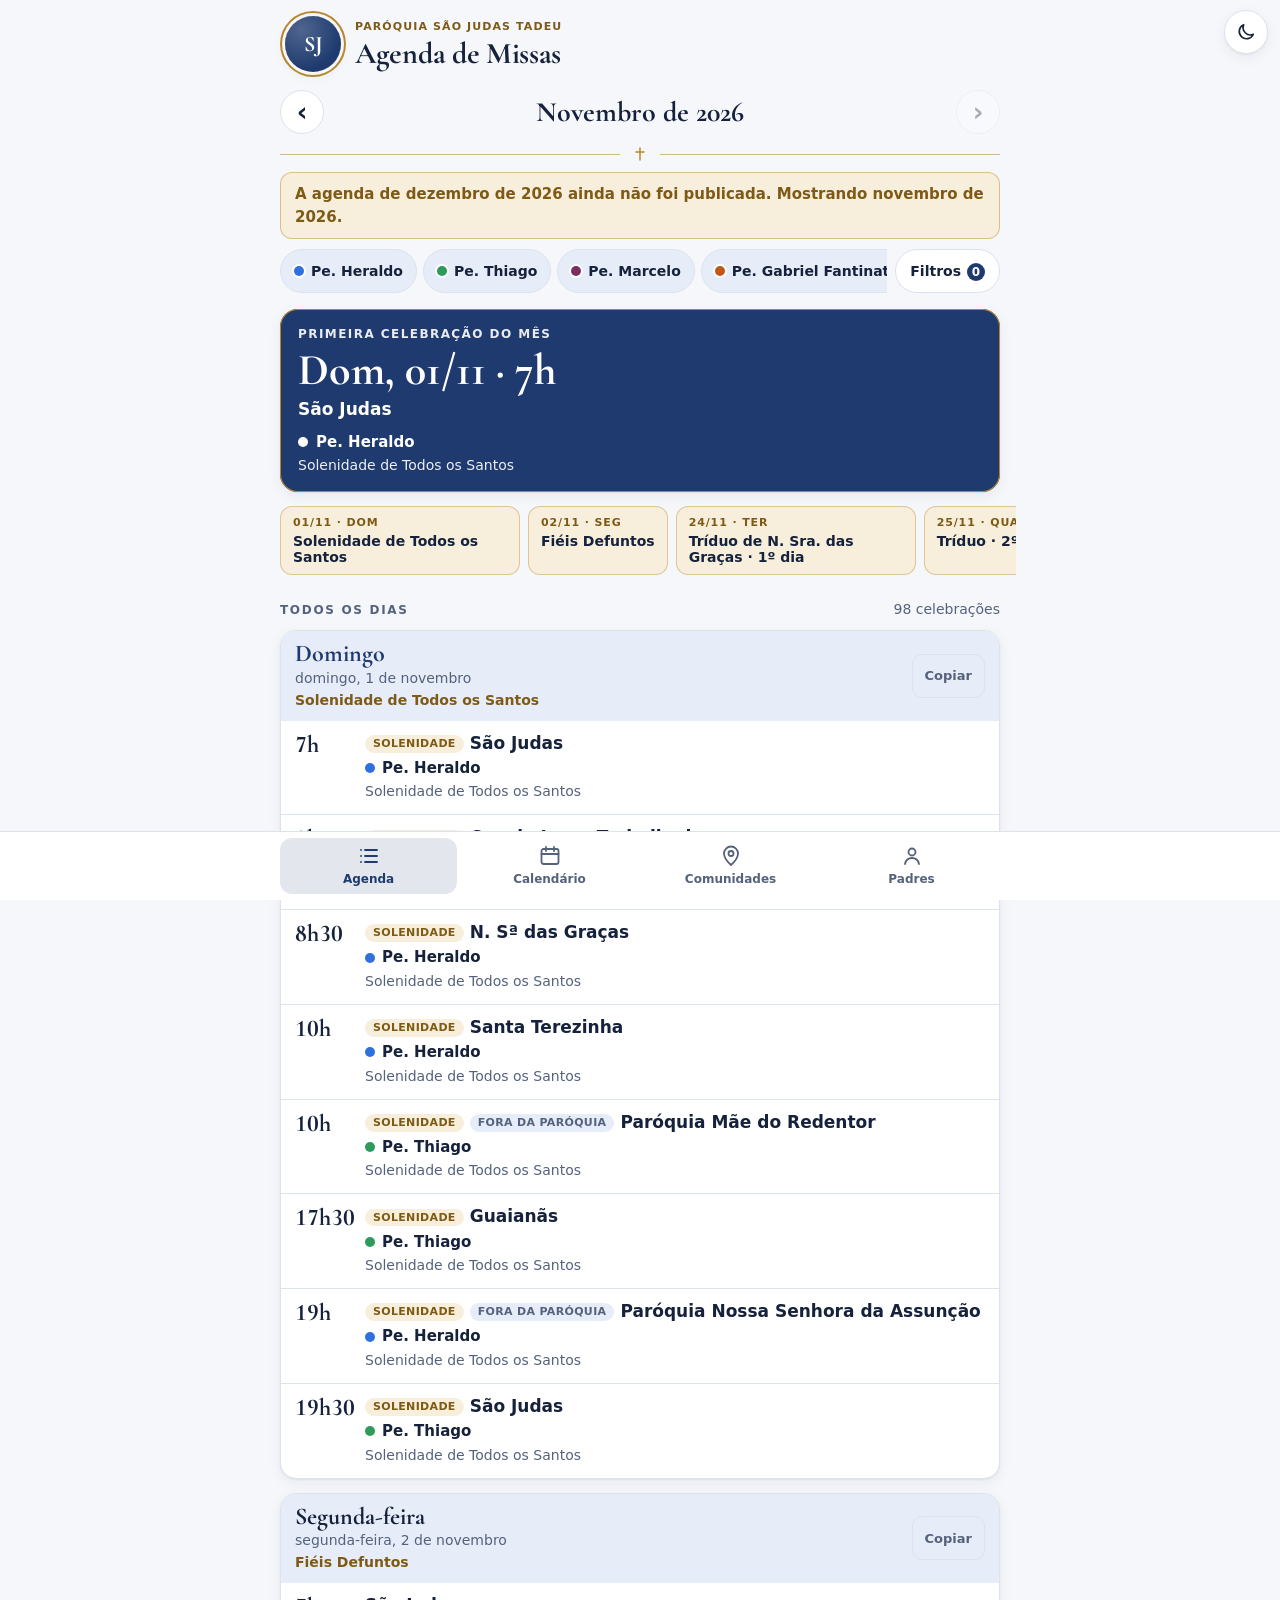
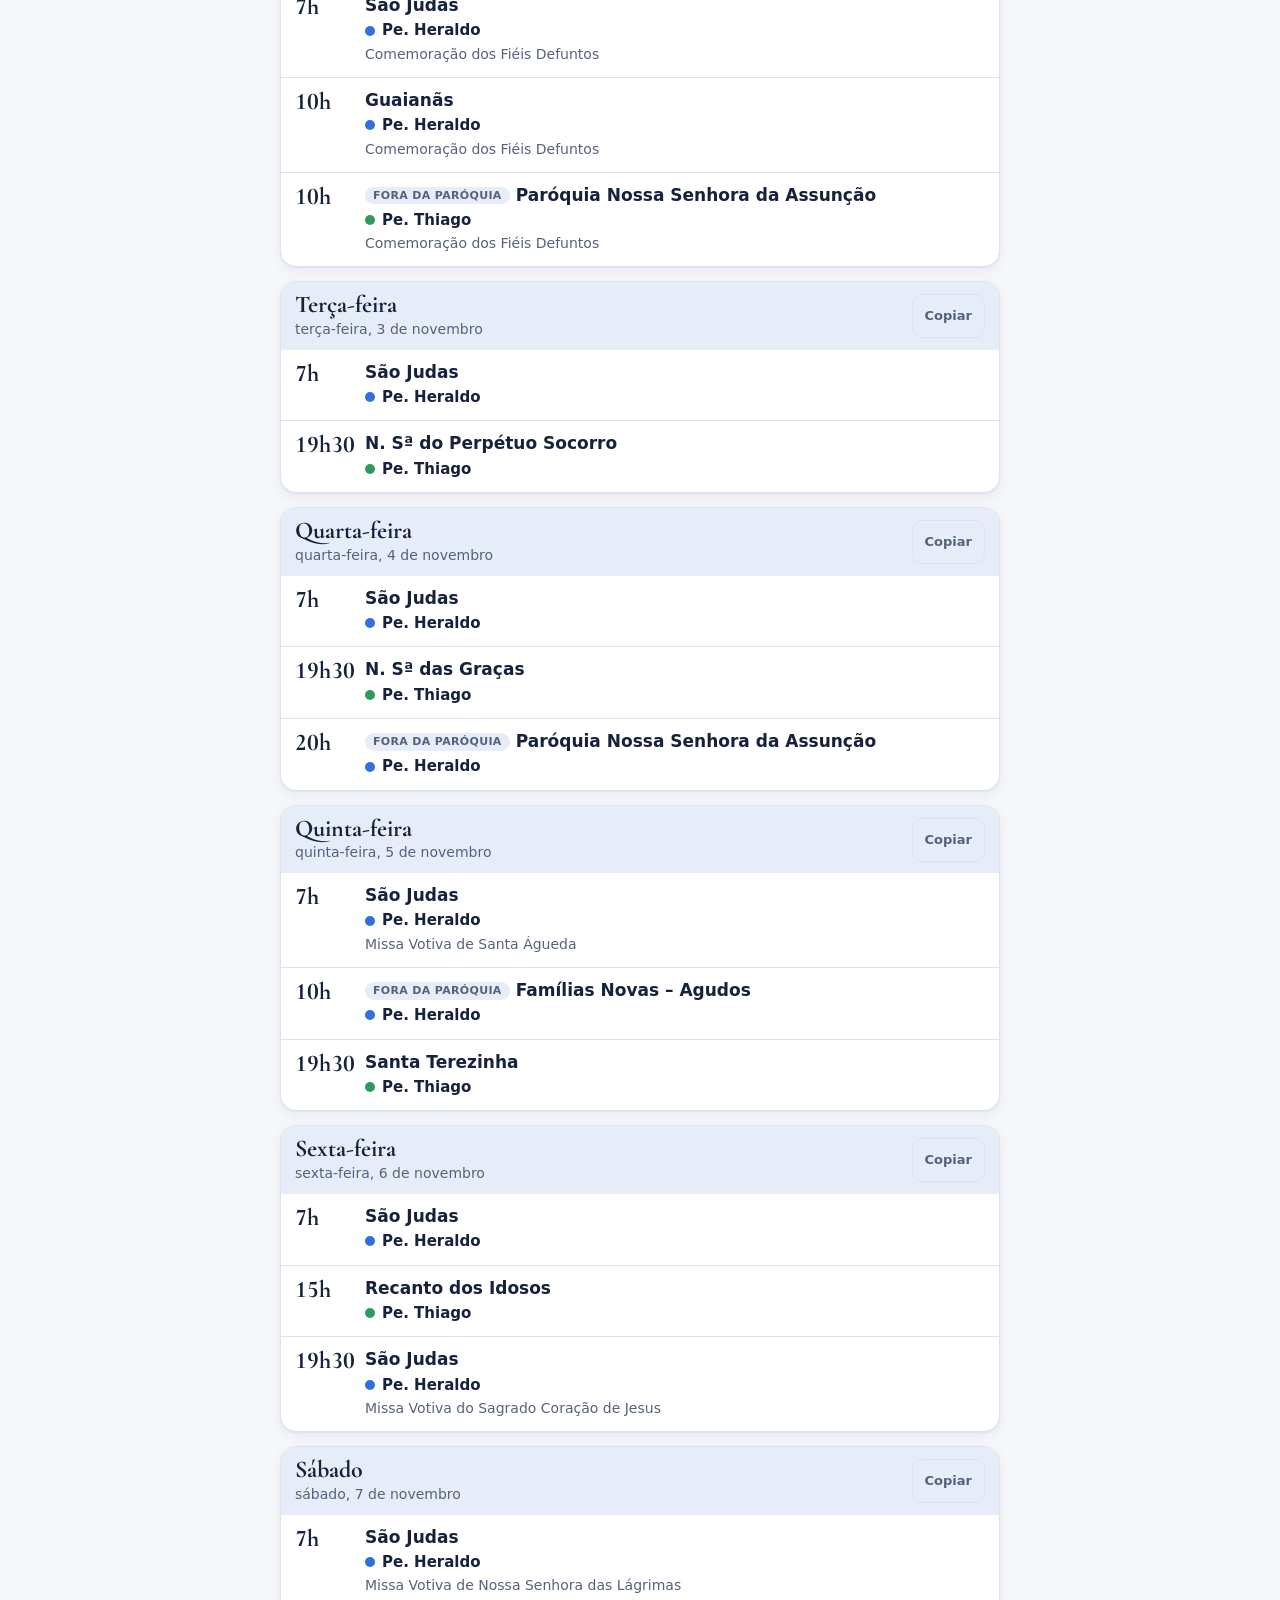
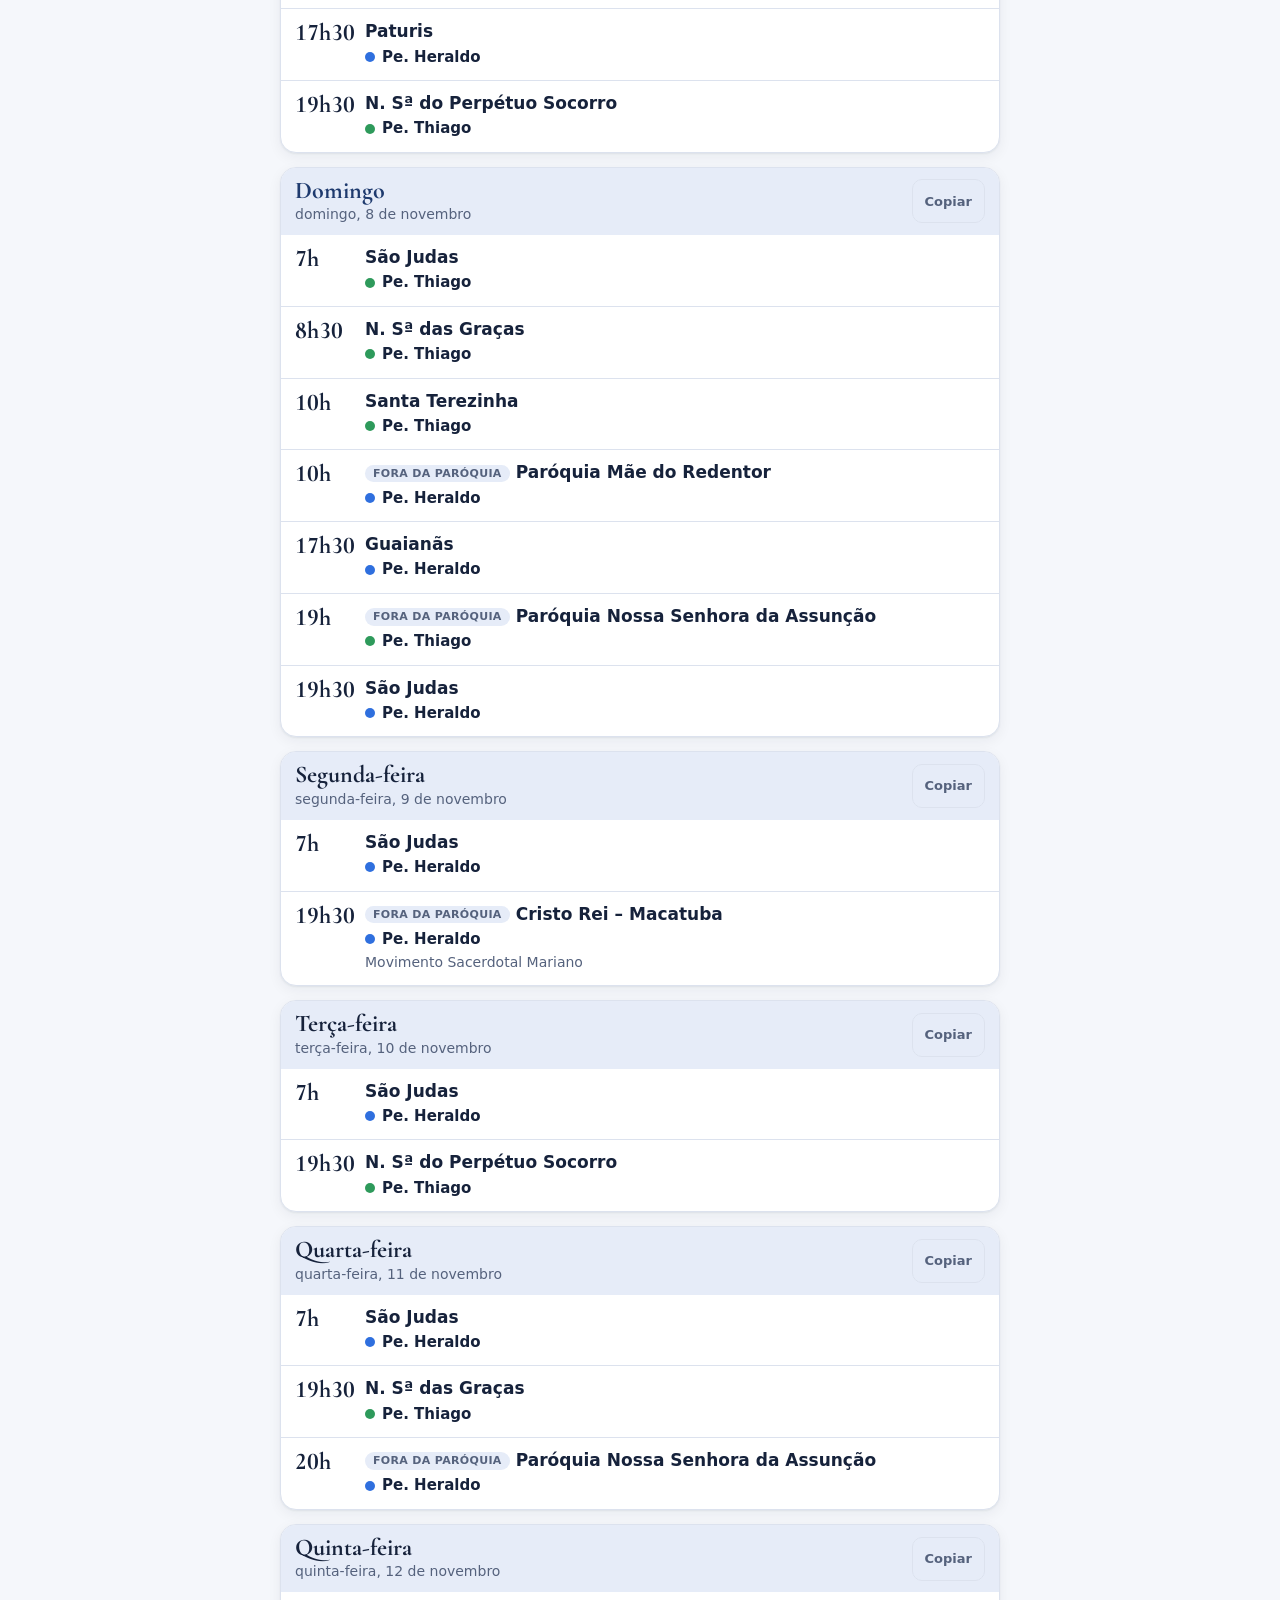
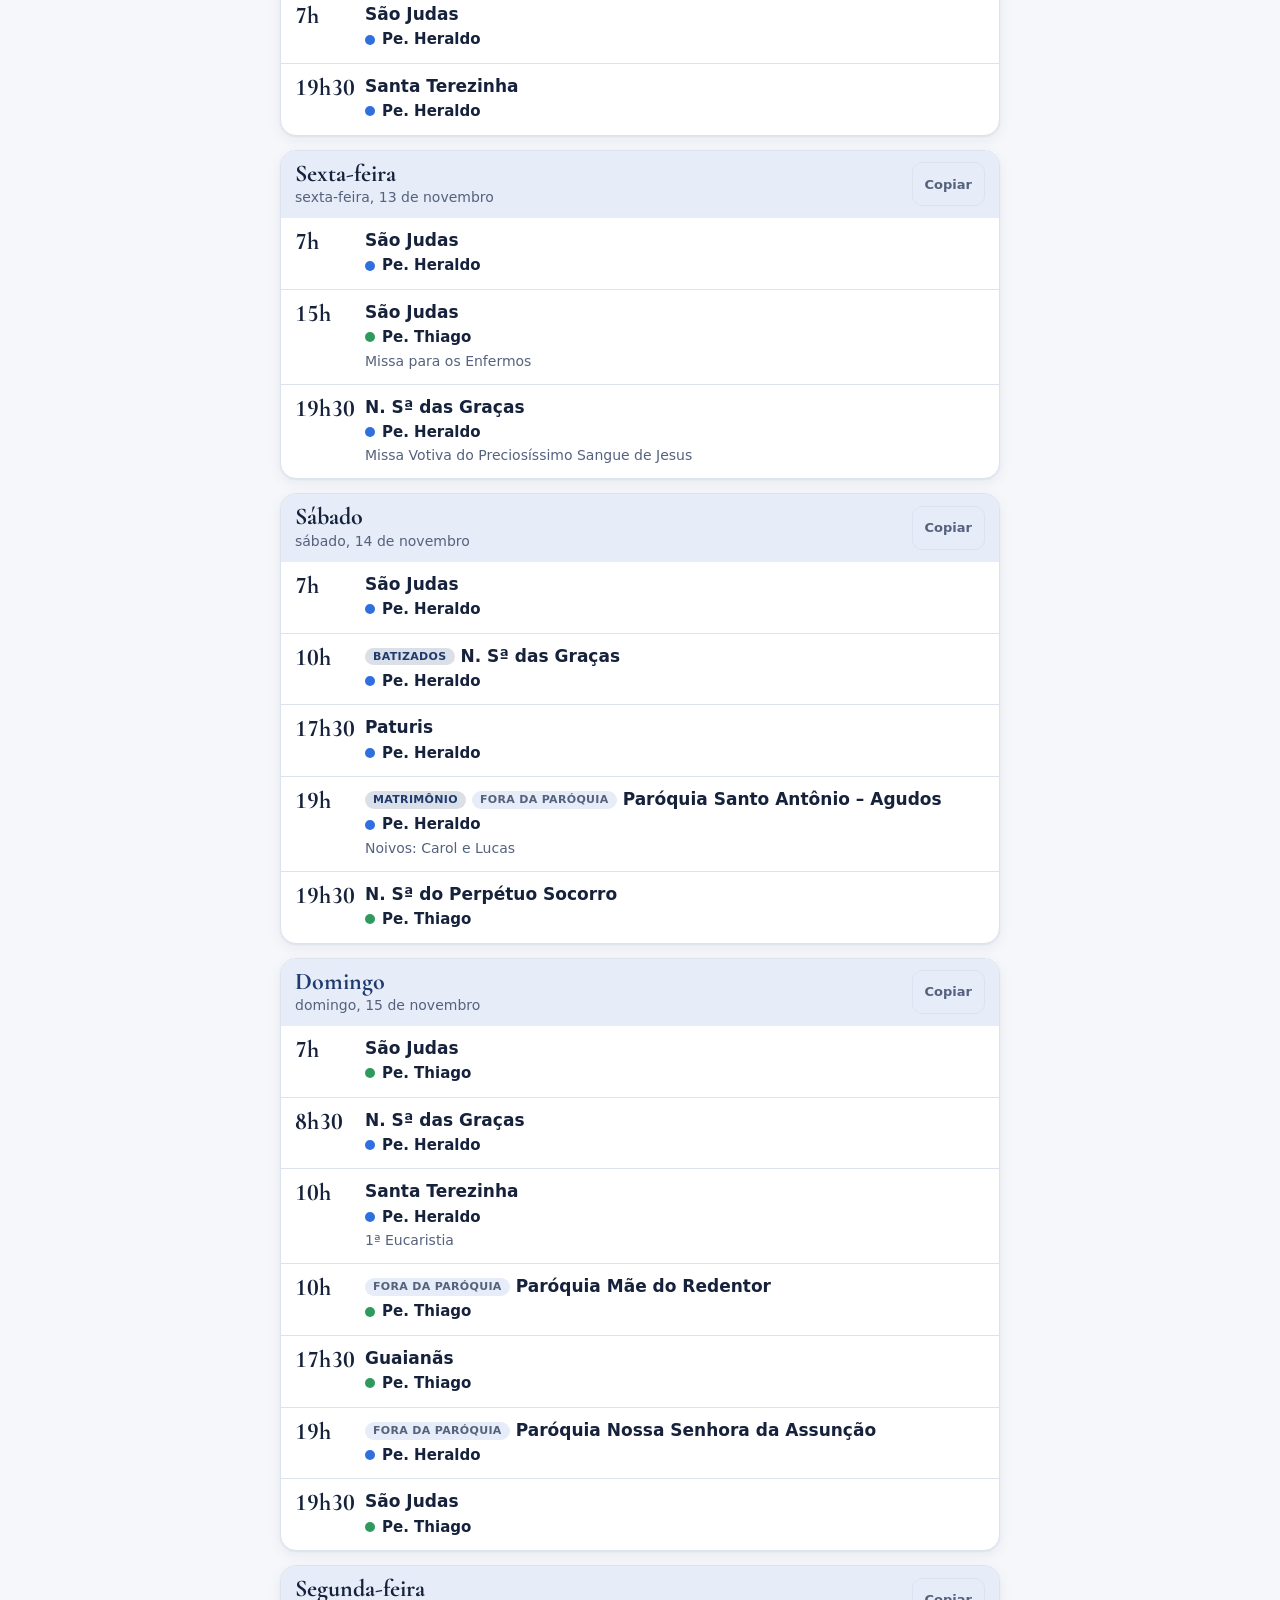
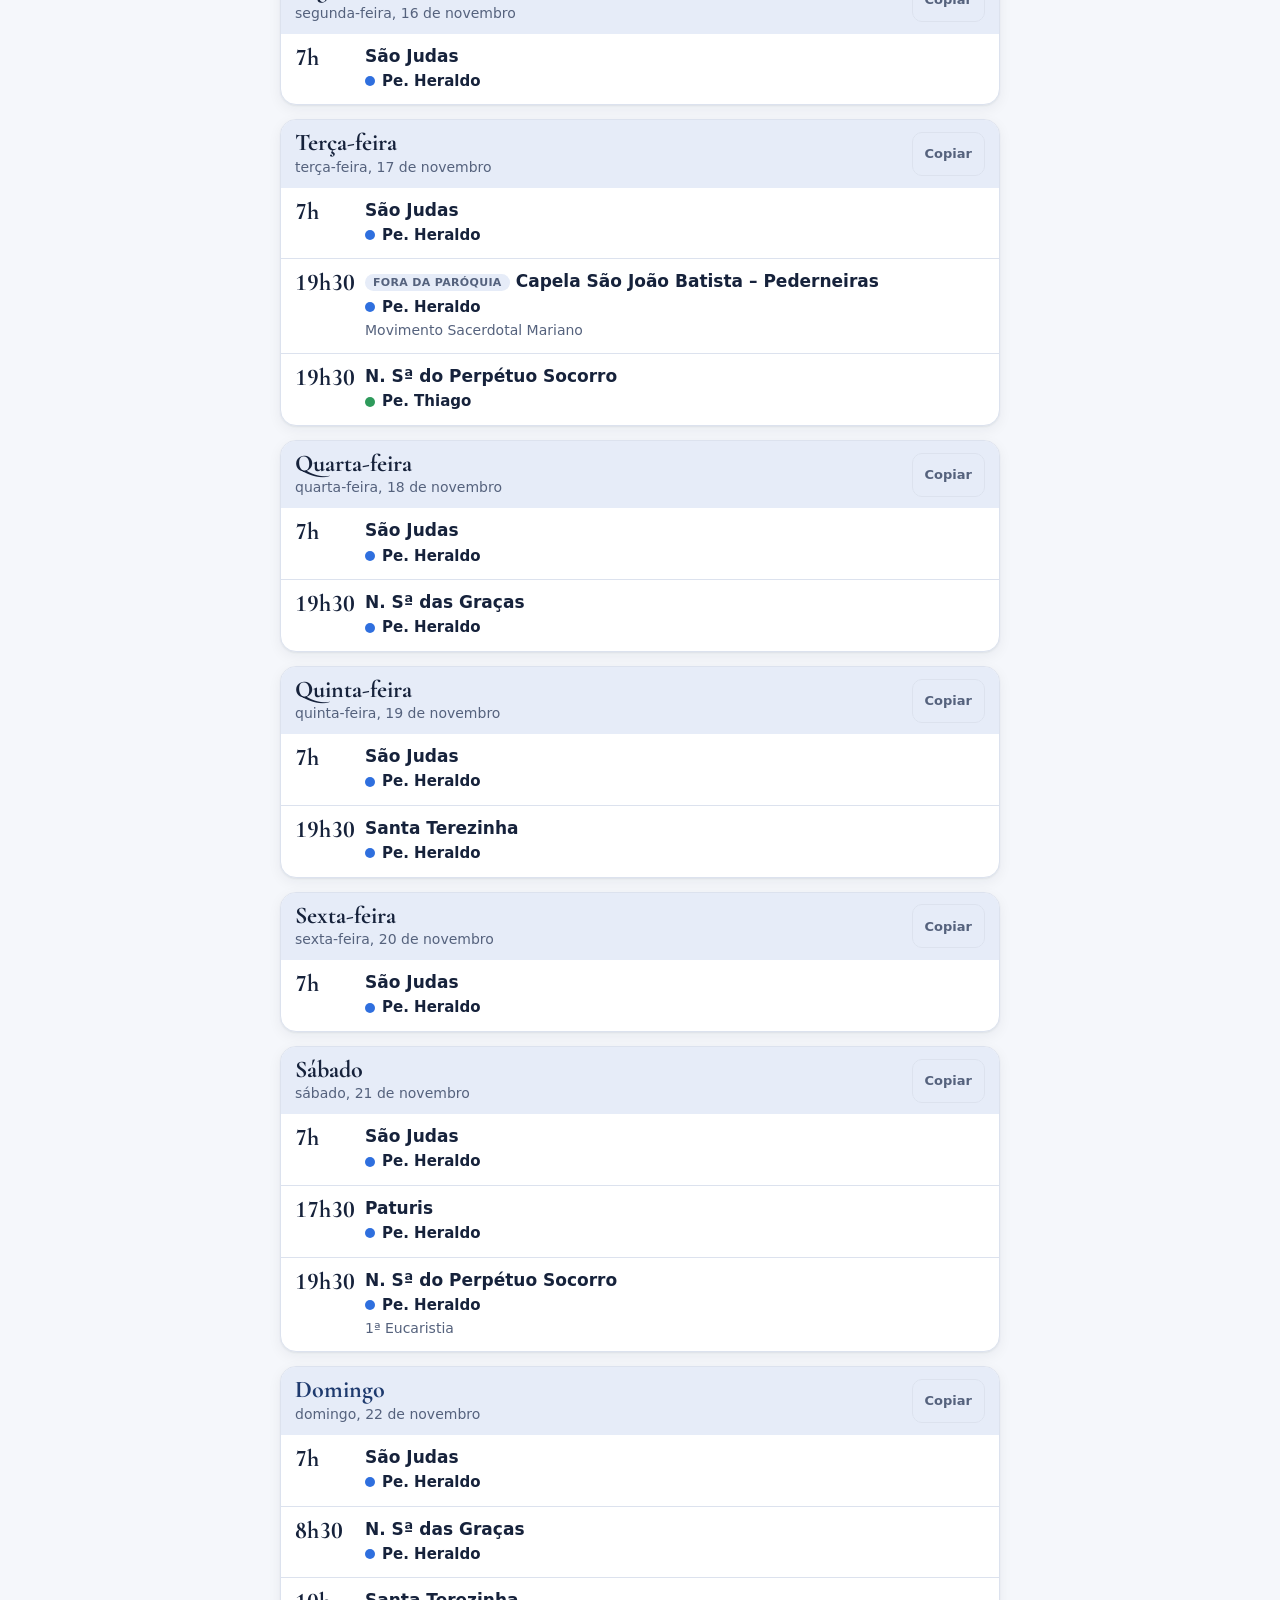
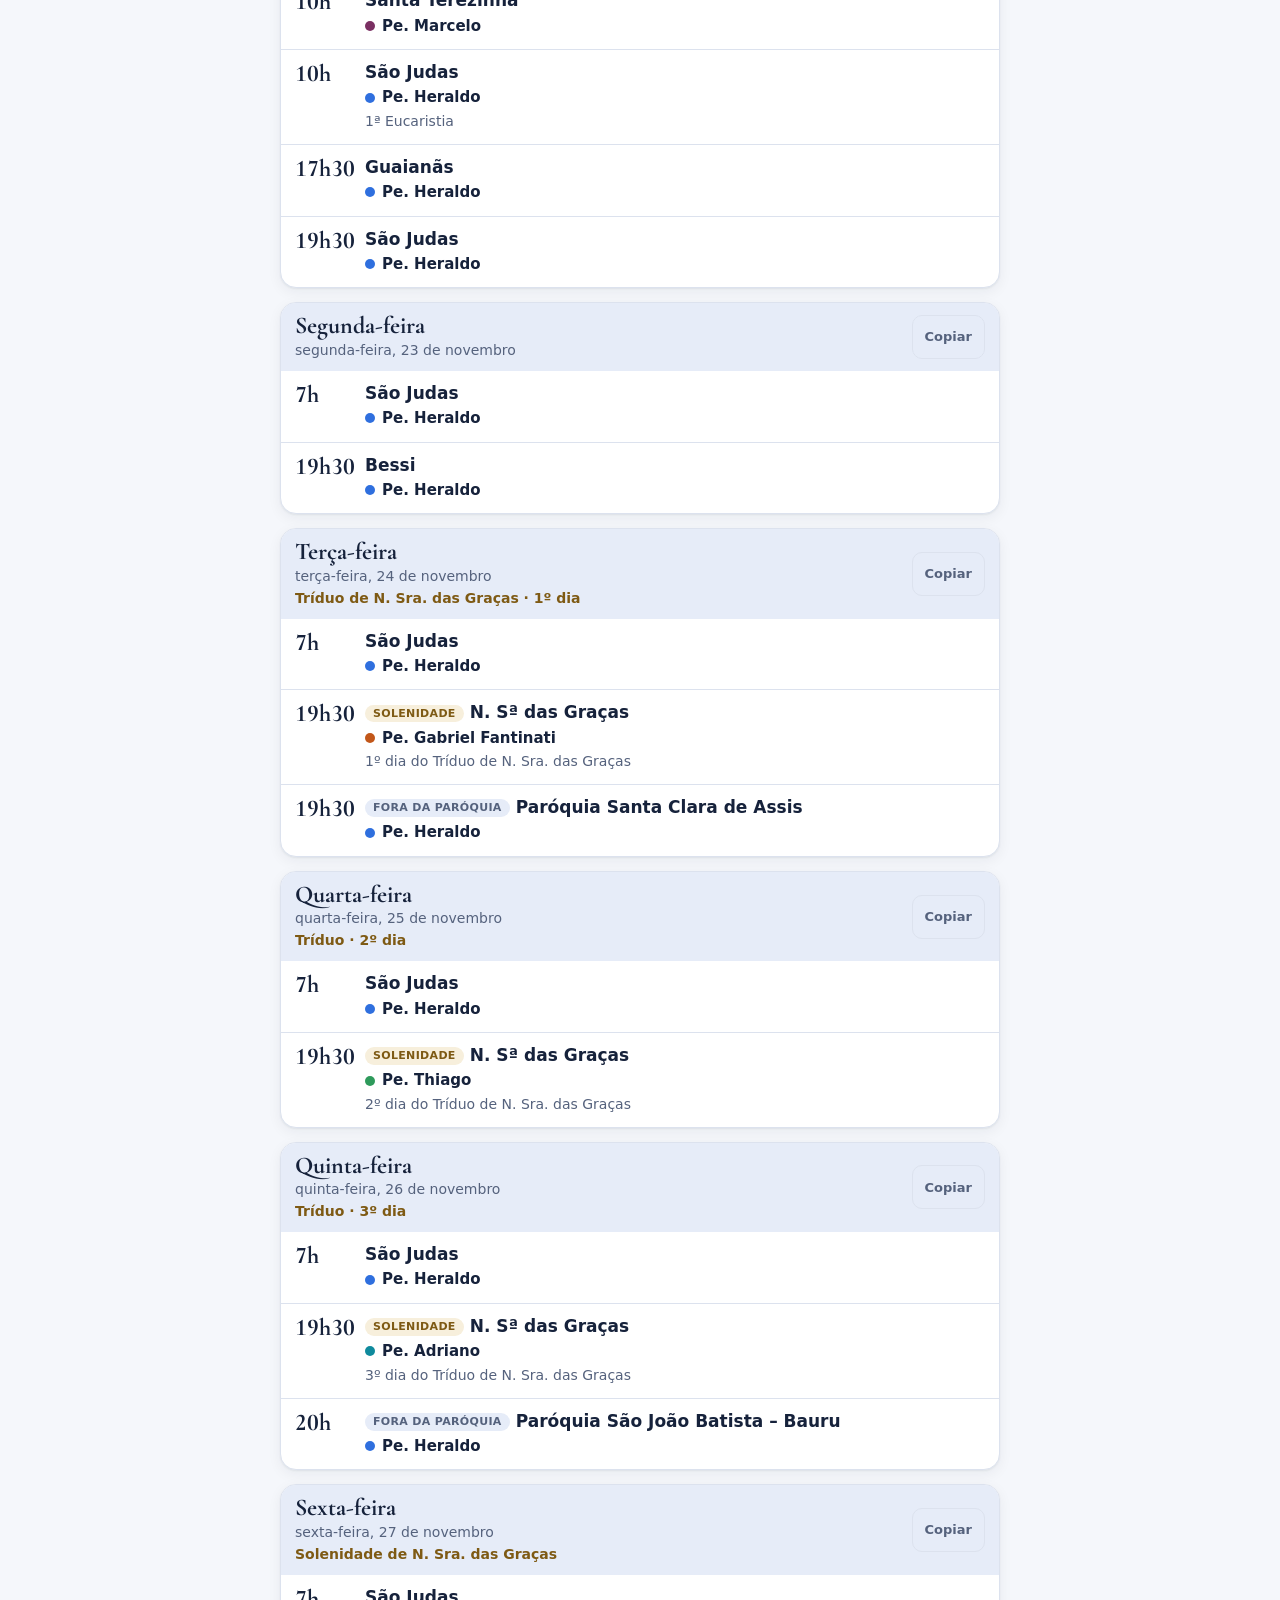
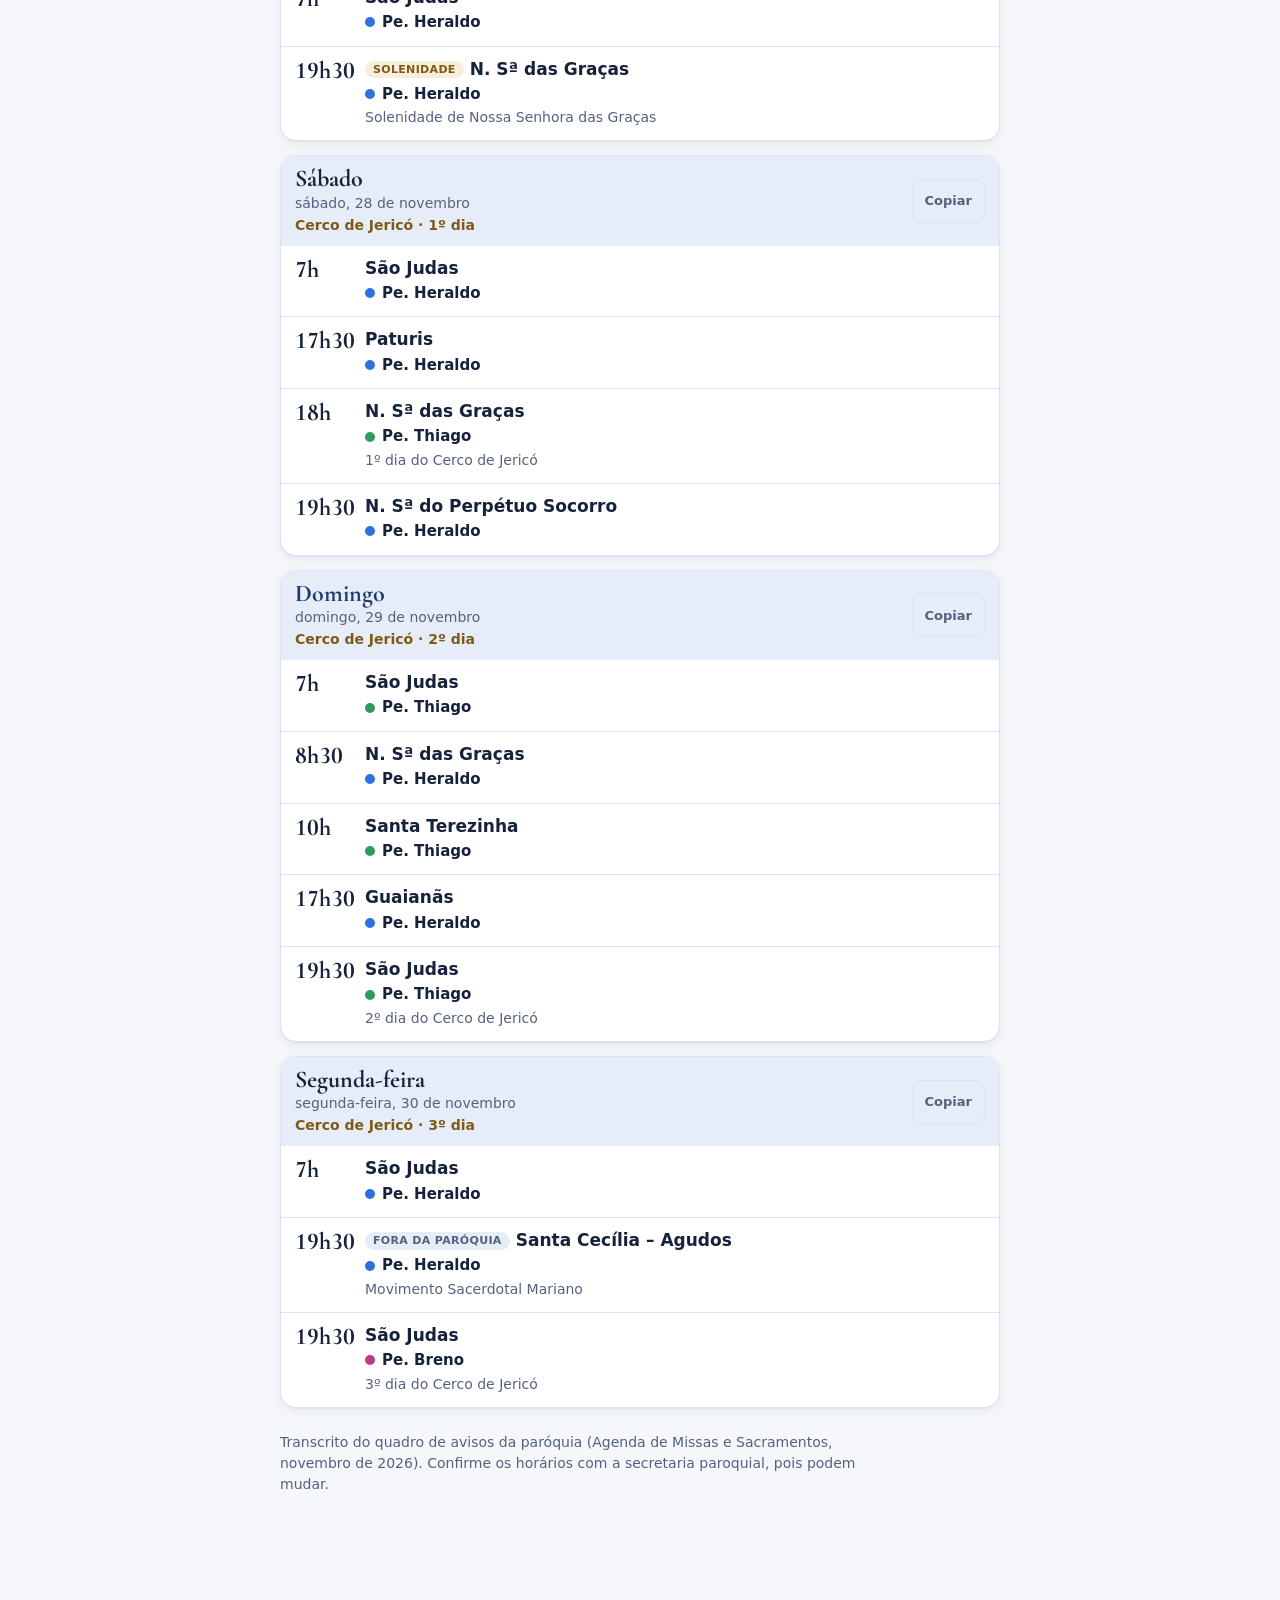
==== index.html @ 73bec1ca "Agenda de Missas da Paróquia São Judas Tadeu" ====
<!doctype html>
<html lang="pt-BR" data-theme="light">
<head>
<meta charset="utf-8">
<meta name="viewport" content="width=device-width,initial-scale=1,viewport-fit=cover">
<title>Agenda de Missas · Paróquia São Judas Tadeu</title>
<meta name="description" content="Agenda mensal de missas e sacramentos da Paróquia São Judas Tadeu.">
<meta name="theme-color" content="#1e3a6e">
<link rel="icon" href="data:image/svg+xml,%3Csvg xmlns='http://www.w3.org/2000/svg' viewBox='0 0 64 64'%3E%3Ccircle cx='32' cy='32' r='29' fill='%231e3a6e' stroke='%23b8862b' stroke-width='4'/%3E%3Cpath d='M32 14v36M21 25h22' stroke='%23fff' stroke-width='5' stroke-linecap='round'/%3E%3C/svg%3E">
<script>
/* aplica o tema antes de pintar (claro é o padrão) */
try{document.documentElement.setAttribute("data-theme",localStorage.getItem("missas-tema")==="dark"?"dark":"light")}catch(e){}
</script>
<link rel="preconnect" href="https://fonts.googleapis.com">
<link rel="preconnect" href="https://fonts.gstatic.com" crossorigin>
<link href="https://fonts.googleapis.com/css2?family=Cormorant+Garamond:ital,wght@0,600;0,700;1,500&display=swap" rel="stylesheet">
<link rel="stylesheet" href="style.css">
</head>
<body>
<button class="themebtn" id="theme" type="button" aria-label="Alternar tema claro/escuro">
  <svg viewBox="0 0 24 24" aria-hidden="true"><path class="sun" d="M12 3v2M12 19v2M3 12h2M19 12h2M5.6 5.6 7 7M17 17l1.4 1.4M5.6 18.4 7 17M17 7l1.4-1.4"/><circle class="sun" cx="12" cy="12" r="4"/><path class="moon" d="M20 14.5A8 8 0 0 1 9.5 4 8 8 0 1 0 20 14.5z"/></svg>
</button>

<div class="wrap" id="wrap">
  <header class="top">
    <span class="medallion" aria-hidden="true">SJ</span>
    <div>
      <div class="parish">Paróquia São Judas Tadeu</div>
      <h1>Agenda de Missas</h1>
    </div>
  </header>

  <div class="monthnav" id="monthnav">
    <button class="iconbtn" id="mprev" type="button" aria-label="Mês anterior">‹</button>
    <div class="mlabel" id="mlabel" aria-live="polite">Carregando…</div>
    <button class="iconbtn" id="mnext" type="button" aria-label="Próximo mês">›</button>
  </div>
  <div class="cross-rule" aria-hidden="true"><svg viewBox="0 0 24 24" width="16" height="16"><path d="M12 3v18M6 9h12" stroke="currentColor" stroke-width="2.2" stroke-linecap="round" fill="none"/></svg></div>
  <div class="aviso" id="aviso" role="status" hidden></div>

  <div class="fbar" id="fbar">
    <div class="scroll" id="fPad" aria-label="Filtrar por padre"></div>
    <button class="iconbtn fbtn" id="ftoggle" type="button" aria-expanded="false" aria-controls="panel">Filtros<span class="n" id="fcount" hidden></span></button>
  </div>
  <div class="panel" id="panel">
    <div><h3>Buscar</h3><input class="field" id="q" type="search" placeholder="Comunidade, padre ou observação" autocomplete="off"></div>
    <div><h3>Comunidade</h3><select class="field" id="fLoc"></select></div>
    <div><h3>Horário</h3><div class="chips" id="fPer"></div></div>
    <div><h3>Celebração</h3><div class="chips" id="fTipo"></div></div>
    <div><h3>Dias especiais</h3><div class="chips" id="fEsp"></div></div>
    <button class="linkbtn" id="clear" type="button">Limpar filtros</button>
  </div>

  <main id="view"></main>

  <p class="note" id="note"></p>
</div>

<nav class="nav" aria-label="Seções">
  <div class="in" role="tablist" id="tabs">
    <button class="tab" role="tab" data-v="agenda"><svg viewBox="0 0 24 24"><path d="M8 6h12M8 12h12M8 18h12M4 6h.01M4 12h.01M4 18h.01"/></svg>Agenda</button>
    <button class="tab" role="tab" data-v="cal"><svg viewBox="0 0 24 24"><rect x="3.5" y="5" width="17" height="15" rx="2"/><path d="M3.5 10h17M8 3v4M16 3v4"/></svg>Calendário</button>
    <button class="tab" role="tab" data-v="loc"><svg viewBox="0 0 24 24"><path d="M12 21s7-6.2 7-11.5A7 7 0 0 0 5 9.5C5 14.8 12 21 12 21z"/><circle cx="12" cy="9.5" r="2.5"/></svg>Comunidades</button>
    <button class="tab" role="tab" data-v="pad"><svg viewBox="0 0 24 24"><circle cx="12" cy="8" r="3.5"/><path d="M5 20c.8-4 3.6-6 7-6s6.2 2 7 6"/></svg>Padres</button>
  </div>
</nav>
<div class="toast" id="toast" role="status"></div>
<script src="app.js"></script>
</body>
</html>
---- style.css ----
/*
 * Identidade visual herdada do Sistema de Consagração (azul-marinho + dourado,
 * títulos em Cormorant Garamond, corpo na fonte do sistema, medalhão e cruz-divisória).
 * Cores dos padres: variáveis --p-<letra> geradas pelo app.js a partir de data/config.json.
 */
:root{
  color-scheme:light;
  --bg:#f5f7fb; --fg:#16223b; --muted:#55627d; --surface:#ffffff; --surface2:#e6ecf8; --line:#dce2ee;
  --brand:#1e3a6e; --on-brand:#ffffff;
  --gold:#b8862b; --gold-text:#7e5a14; --gold-bg:#f7efdc;
  --shadow:0 1px 2px rgb(22 34 59 / .06),0 4px 14px rgb(22 34 59 / .06);
  --font-display:'Cormorant Garamond',Georgia,'Times New Roman',serif;
  --font-body:system-ui,-apple-system,'Segoe UI',Roboto,'Helvetica Neue',Arial,sans-serif;
}
:root[data-theme="dark"]{
  color-scheme:dark;
  --bg:#0a1222; --fg:#e7edf9; --muted:#9dabc6; --surface:#111b30; --surface2:#172647; --line:#233250;
  --brand:#8fb1f0; --on-brand:#0a1428;
  --gold:#d6ab55; --gold-text:#e3be72; --gold-bg:#2e2410;
  --shadow:0 1px 2px rgb(0 0 0 / .4),0 6px 18px rgb(0 0 0 / .35);
}

*{box-sizing:border-box}
html{-webkit-text-size-adjust:100%}
body{margin:0;background:var(--bg);color:var(--fg);font-family:var(--font-body);font-size:16px;line-height:1.5;
  padding-left:max(16px,env(safe-area-inset-left,0px));padding-right:max(16px,env(safe-area-inset-right,0px));
  padding-top:env(safe-area-inset-top,0px);padding-bottom:96px}
body::before{content:"";position:fixed;inset:0 0 auto;height:env(safe-area-inset-top,0px);background:var(--bg);z-index:30}
button,select,input{font:inherit;color:inherit}
button{cursor:pointer}
:focus-visible{outline:3px solid var(--gold);outline-offset:2px;border-radius:6px}
::selection{background:var(--surface2)}
h1,h2,h3{font-family:var(--font-display);letter-spacing:-.01em;line-height:1.15}
.wrap{max-width:720px;margin-inline:auto}
.wrap.wide{max-width:1000px}
.tnum{font-variant-numeric:lining-nums tabular-nums;font-feature-settings:"lnum" 1,"tnum" 1}

/* tema */
.themebtn{position:fixed;z-index:40;top:calc(10px + env(safe-area-inset-top,0px));right:max(12px,env(safe-area-inset-right,0px));
  width:44px;height:44px;border-radius:50%;border:1px solid var(--line);background:var(--surface);box-shadow:var(--shadow);display:grid;place-items:center;padding:0}
.themebtn svg{width:22px;height:22px;stroke:var(--fg);fill:none;stroke-width:1.8;stroke-linecap:round;stroke-linejoin:round}
:root[data-theme="light"] .themebtn .sun,:root[data-theme="dark"] .themebtn .moon{display:none}

/* cabeçalho */
.top{display:flex;align-items:center;gap:14px;padding:16px 56px 8px 0}
.top h1{margin:0;font-size:30px;font-weight:700;line-height:1;white-space:nowrap}
.parish{font-size:11px;letter-spacing:.1em;text-transform:uppercase;color:var(--gold-text);font-weight:700;margin-bottom:3px}
.medallion{width:56px;height:56px;border-radius:50%;display:grid;place-items:center;flex:none;
  background:radial-gradient(circle at 30% 25%,color-mix(in srgb,var(--brand),white 22%),var(--brand) 70%);
  color:var(--on-brand);font-family:var(--font-display);font-weight:700;font-size:22px;letter-spacing:.02em;
  box-shadow:0 0 0 3px var(--bg),0 0 0 5px var(--gold),var(--shadow);margin-left:5px}
.cross-rule{display:flex;align-items:center;gap:.75rem;color:var(--gold);margin:12px 0 2px}
.cross-rule::before,.cross-rule::after{content:"";flex:1;height:1px;background:currentColor;opacity:.55}

/* seletor de mês */
.monthnav{display:flex;align-items:center;gap:10px;margin-top:10px}
.mlabel{flex:1;text-align:center;font-family:var(--font-display);font-size:28px;font-weight:700;line-height:1.1}
.mlabel::first-letter{text-transform:uppercase}
.monthnav .iconbtn{width:44px;height:44px;padding:0;font-size:26px;line-height:1}
.iconbtn:disabled{opacity:.35;cursor:default}
.aviso{margin-top:10px;padding:10px 14px;border-radius:12px;background:var(--gold-bg);color:var(--gold-text);
  border:1px solid color-mix(in srgb,var(--gold) 45%,transparent);font-weight:600;font-size:15px}
.aviso[hidden]{display:none}

.iconbtn{border:1px solid var(--line);background:var(--surface);border-radius:999px;padding:7px 14px;font-size:14px;font-weight:600;min-height:44px}
.iconbtn:hover:not(:disabled){border-color:var(--brand)}

/* filtros */
.fbar{position:sticky;top:env(safe-area-inset-top,0px);z-index:20;background:var(--bg);padding-block:8px;display:flex;gap:8px;align-items:center}
.fbar[hidden]{display:none}
.fbar .scroll{flex:1;min-width:0;display:flex;gap:6px;overflow-x:auto;scrollbar-width:none;padding-block:2px}
.fbar .scroll::-webkit-scrollbar{display:none}
.chip{display:inline-flex;align-items:center;gap:7px;border:1px solid var(--line);background:var(--surface2);border-radius:999px;padding:8px 13px;font-size:14px;font-weight:600;white-space:nowrap;min-height:44px}
.chip:hover{border-color:var(--brand)}
.chip[aria-pressed="true"]{background:var(--brand);border-color:var(--brand);color:var(--on-brand)}
.chip .dot{box-shadow:0 0 0 2px var(--surface)}
.fbtn{flex:none}
.fbtn .n{display:inline-block;min-width:18px;height:18px;line-height:18px;border-radius:9px;background:var(--brand);color:var(--on-brand);font-size:12px;text-align:center;margin-left:6px}
.panel{display:none;background:var(--surface);border:1px solid var(--line);border-radius:16px;padding:16px;margin-bottom:12px;flex-direction:column;gap:16px;box-shadow:var(--shadow)}
.panel.open{display:flex}
.panel h3{margin:0 0 8px;font-family:var(--font-body);font-size:12px;letter-spacing:.12em;text-transform:uppercase;color:var(--muted)}
.chips{display:flex;flex-wrap:wrap;gap:6px}
.field{width:100%;border:1px solid var(--line);background:var(--bg);border-radius:12px;padding:10px 12px;min-height:44px;font-size:16px}
.field:focus{border-color:var(--brand)}
.linkbtn{background:none;border:0;color:var(--brand);font-weight:700;padding:8px 0;text-align:left;text-decoration:underline;text-underline-offset:3px}
.linkbtn[hidden]{display:none}
.dot{width:10px;height:10px;border-radius:50%;background:var(--p-X,#7b8798);display:inline-block;flex:none}

/* próxima celebração */
.next{background:var(--brand);color:var(--on-brand);border-radius:18px;padding:16px 18px;box-shadow:0 0 0 1px var(--gold) inset,var(--shadow);margin-top:6px}
.next .lbl{font-size:12px;letter-spacing:.12em;text-transform:uppercase;font-weight:700;opacity:.9;display:flex;justify-content:space-between;gap:8px}
.next .when{font-family:var(--font-display);font-size:36px;font-weight:700;line-height:1.05;margin-top:4px}
.next .where{margin-top:4px;font-weight:600;font-size:17px}
.next .who{margin-top:8px;display:flex;align-items:center;gap:8px;font-size:15px;font-weight:600}
.next .who .dot{background:var(--on-brand)}
.next .obs{margin-top:2px;font-size:14px;opacity:.92}
.next.empty{background:var(--surface);color:var(--fg);box-shadow:var(--shadow);border:1px solid var(--line)}

/* datas especiais */
.feast{display:flex;gap:8px;overflow-x:auto;scrollbar-width:none;margin:12px -16px 0;padding:2px 16px}
.feast::-webkit-scrollbar{display:none}
.feast button{flex:none;display:flex;flex-direction:column;align-items:flex-start;gap:1px;text-align:left;background:var(--gold-bg);border:1px solid color-mix(in srgb,var(--gold) 40%,transparent);border-radius:12px;padding:8px 12px;max-width:240px}
.feast .d{font-size:11px;font-weight:700;letter-spacing:.08em;text-transform:uppercase;color:var(--gold-text)}
.feast .t{font-weight:600;font-size:14px;line-height:1.2}

/* seções e dias */
.sec{display:flex;justify-content:space-between;align-items:baseline;gap:10px;margin:22px 0 10px}
.sec h2{margin:0;font-family:var(--font-body);font-size:12px;letter-spacing:.14em;text-transform:uppercase;color:var(--muted);font-weight:700}
.sec span{font-size:14px;color:var(--muted)}
.day{margin-bottom:14px;scroll-margin-top:70px}
.dcard{background:var(--surface);border:1px solid var(--line);border-radius:16px;overflow:hidden;min-width:0;box-shadow:var(--shadow)}
.dhead{display:flex;justify-content:space-between;align-items:center;gap:10px;padding:10px 14px;background:var(--surface2)}
.dhead .t{min-width:0}
.dhead .rel{font-family:var(--font-display);font-size:24px;font-weight:700;line-height:1.1}
.dhead .dt{font-size:14px;color:var(--muted)}
.dhead .sp{display:block;color:var(--gold-text);font-weight:700;font-size:14px;margin-top:1px}
.day.sun .rel{color:var(--brand)}
.day.today .dcard{border-color:var(--gold)}
.day.today .dhead{background:var(--brand);color:var(--on-brand)}
.day.today .dhead .dt,.day.today .dhead .sp{color:inherit;opacity:.92}
.day.today .dhead .rel{font-size:32px;color:inherit}
.day.today .copy{border-color:color-mix(in srgb,var(--on-brand) 55%,transparent);color:inherit}
.copy{flex:none;background:none;border:1px solid var(--line);border-radius:10px;padding:6px 12px;font-size:13px;font-weight:600;color:var(--muted);min-height:44px}
.item{display:grid;grid-template-columns:58px minmax(0,1fr);gap:12px;padding:12px 14px;border-top:1px solid var(--line);align-items:start}
.dhead + .item{border-top:0}
.item .h{font-family:var(--font-display);font-weight:700;font-size:24px;line-height:1;font-variant-numeric:lining-nums tabular-nums;font-feature-settings:"lnum" 1,"tnum" 1}
.item .loc{font-weight:600;font-size:17px;line-height:1.25}
.item .sub{display:flex;align-items:center;gap:7px;flex-wrap:wrap;margin-top:3px;font-size:15px;color:var(--muted)}
.item .sub b{color:var(--fg);font-weight:600}
.item .obs{display:block;font-size:14px;color:var(--muted);margin-top:2px}
.item.past{opacity:.55}
.item.next-it{background:color-mix(in srgb,var(--brand) 9%,var(--surface))}
.tag{display:inline-block;font-size:11px;font-weight:700;padding:2px 8px;border-radius:999px;margin-right:6px;letter-spacing:.03em;vertical-align:middle;text-transform:uppercase}
.tag.sol{background:var(--gold-bg);color:var(--gold-text)}
.tag.sac{background:color-mix(in srgb,var(--brand) 16%,transparent);color:var(--brand)}
.tag.out{background:var(--surface2);color:var(--muted)}
.tag.nx{background:var(--brand);color:var(--on-brand)}
.empty{padding:28px 16px;text-align:center;color:var(--muted);background:var(--surface);border:1px dashed var(--line);border-radius:14px}
.morebtn{width:100%;margin-top:4px}

/* calendário */
.cal{display:grid;grid-template-columns:repeat(7,minmax(0,1fr));gap:4px;margin-top:6px}
.cal .wh{font-size:11px;font-weight:700;letter-spacing:.08em;text-transform:uppercase;color:var(--muted);text-align:center;padding-bottom:2px}
.cell{aspect-ratio:1/1.05;min-height:50px;border:1px solid var(--line);background:var(--surface);border-radius:10px;padding:4px;display:flex;flex-direction:column;justify-content:space-between;text-align:left;min-width:0}
.cell.blank{visibility:hidden}
.cell .num{font-family:var(--font-display);font-weight:700;font-size:19px;line-height:1}
.cell .dots{display:flex;flex-wrap:wrap;gap:2px}
.cell .dots .dot{width:5px;height:5px}
.cell.dim{opacity:.45}
.cell.today{border-color:var(--gold);box-shadow:inset 0 0 0 1px var(--gold)}
.cell.sel{background:var(--brand);border-color:var(--brand);color:var(--on-brand)}
.cell.sel .dot{box-shadow:0 0 0 1.5px var(--on-brand)}
.cell .star{color:var(--gold-text);font-size:12px;font-weight:700;line-height:1}
.cell.sel .star{color:inherit}
.cellrow{display:flex;justify-content:space-between;align-items:flex-start}
.legend{display:flex;flex-wrap:wrap;gap:6px 14px;margin:12px 0 4px;color:var(--muted);font-size:14px}
.legend span{display:inline-flex;align-items:center;gap:6px}
.detail h3{font-size:28px;margin:18px 0 10px}

/* comunidades e padres */
.cards{display:grid;grid-template-columns:repeat(auto-fill,minmax(min(100%,300px),1fr));gap:14px;margin-top:8px}
.card{background:var(--surface);border:1px solid var(--line);border-radius:16px;padding:16px;display:flex;flex-direction:column;gap:12px;min-width:0;box-shadow:var(--shadow)}
.card h3{font-size:26px;line-height:1.1;margin:0}
.card .sub{color:var(--muted);font-size:14px;margin-top:2px}
.big{font-family:var(--font-display);font-size:44px;font-weight:700;line-height:1}
.big small{font-family:var(--font-body);font-size:14px;font-weight:500;color:var(--muted);margin-left:6px}
.patterns{display:flex;flex-wrap:wrap;gap:6px}
.pat{font-size:14px;padding:4px 10px;border-radius:8px;background:var(--surface2);font-variant-numeric:tabular-nums}
.pat b{font-weight:700}
.pat.once{background:none;border:1px dashed var(--line);color:var(--muted)}
.bar{display:flex;height:10px;border-radius:99px;overflow:hidden;background:var(--surface2)}
.bar i{display:block;height:100%;background:var(--pc)}
.strip{display:grid;gap:2px}
.strip i{height:22px;border-radius:3px;background:var(--surface2)}
.strip i.on{background:var(--pc)}
.strip i.sun{outline:1px solid var(--muted);outline-offset:-1px}
.kv{display:flex;flex-wrap:wrap;gap:6px 14px;font-size:14px;color:var(--muted)}
.kv b{color:var(--fg);font-variant-numeric:tabular-nums}
.pagetitle{font-size:34px;font-weight:700;margin:14px 0 2px}
.note{margin-top:24px;color:var(--muted);font-size:14px;max-width:70ch}

/* navegação inferior */
.nav{position:fixed;left:0;right:0;bottom:0;z-index:25;background:var(--surface);border-top:1px solid var(--line);display:flex;justify-content:center;
  padding:6px max(8px,env(safe-area-inset-right,0px)) calc(6px + env(safe-area-inset-bottom,0px)) max(8px,env(safe-area-inset-left,0px))}
.nav .in{display:grid;grid-template-columns:repeat(4,1fr);gap:4px;width:100%;max-width:720px}
.tab{background:none;border:0;border-radius:12px;padding:6px 4px;display:flex;flex-direction:column;align-items:center;gap:2px;font-size:12px;font-weight:600;color:var(--muted);min-height:50px}
.tab svg{width:24px;height:24px;stroke:currentColor;fill:none;stroke-width:1.8;stroke-linecap:round;stroke-linejoin:round}
.tab[aria-selected="true"]{color:var(--brand);background:color-mix(in srgb,var(--brand) 12%,transparent)}

.toast{position:fixed;left:50%;bottom:calc(84px + env(safe-area-inset-bottom,0px));transform:translateX(-50%) translateY(20px);background:var(--fg);color:var(--bg);padding:10px 18px;border-radius:999px;font-weight:600;opacity:0;pointer-events:none;transition:.25s;z-index:40}
.toast.show{opacity:1;transform:translateX(-50%)}

@media (min-width:700px){
  .next .when{font-size:44px}
  .cell{min-height:70px;padding:7px 8px}
  .cell .num{font-size:22px}
  .cell .dots .dot{width:7px;height:7px}
}
@media (prefers-reduced-motion:reduce){*{transition:none!important;scroll-behavior:auto!important}}
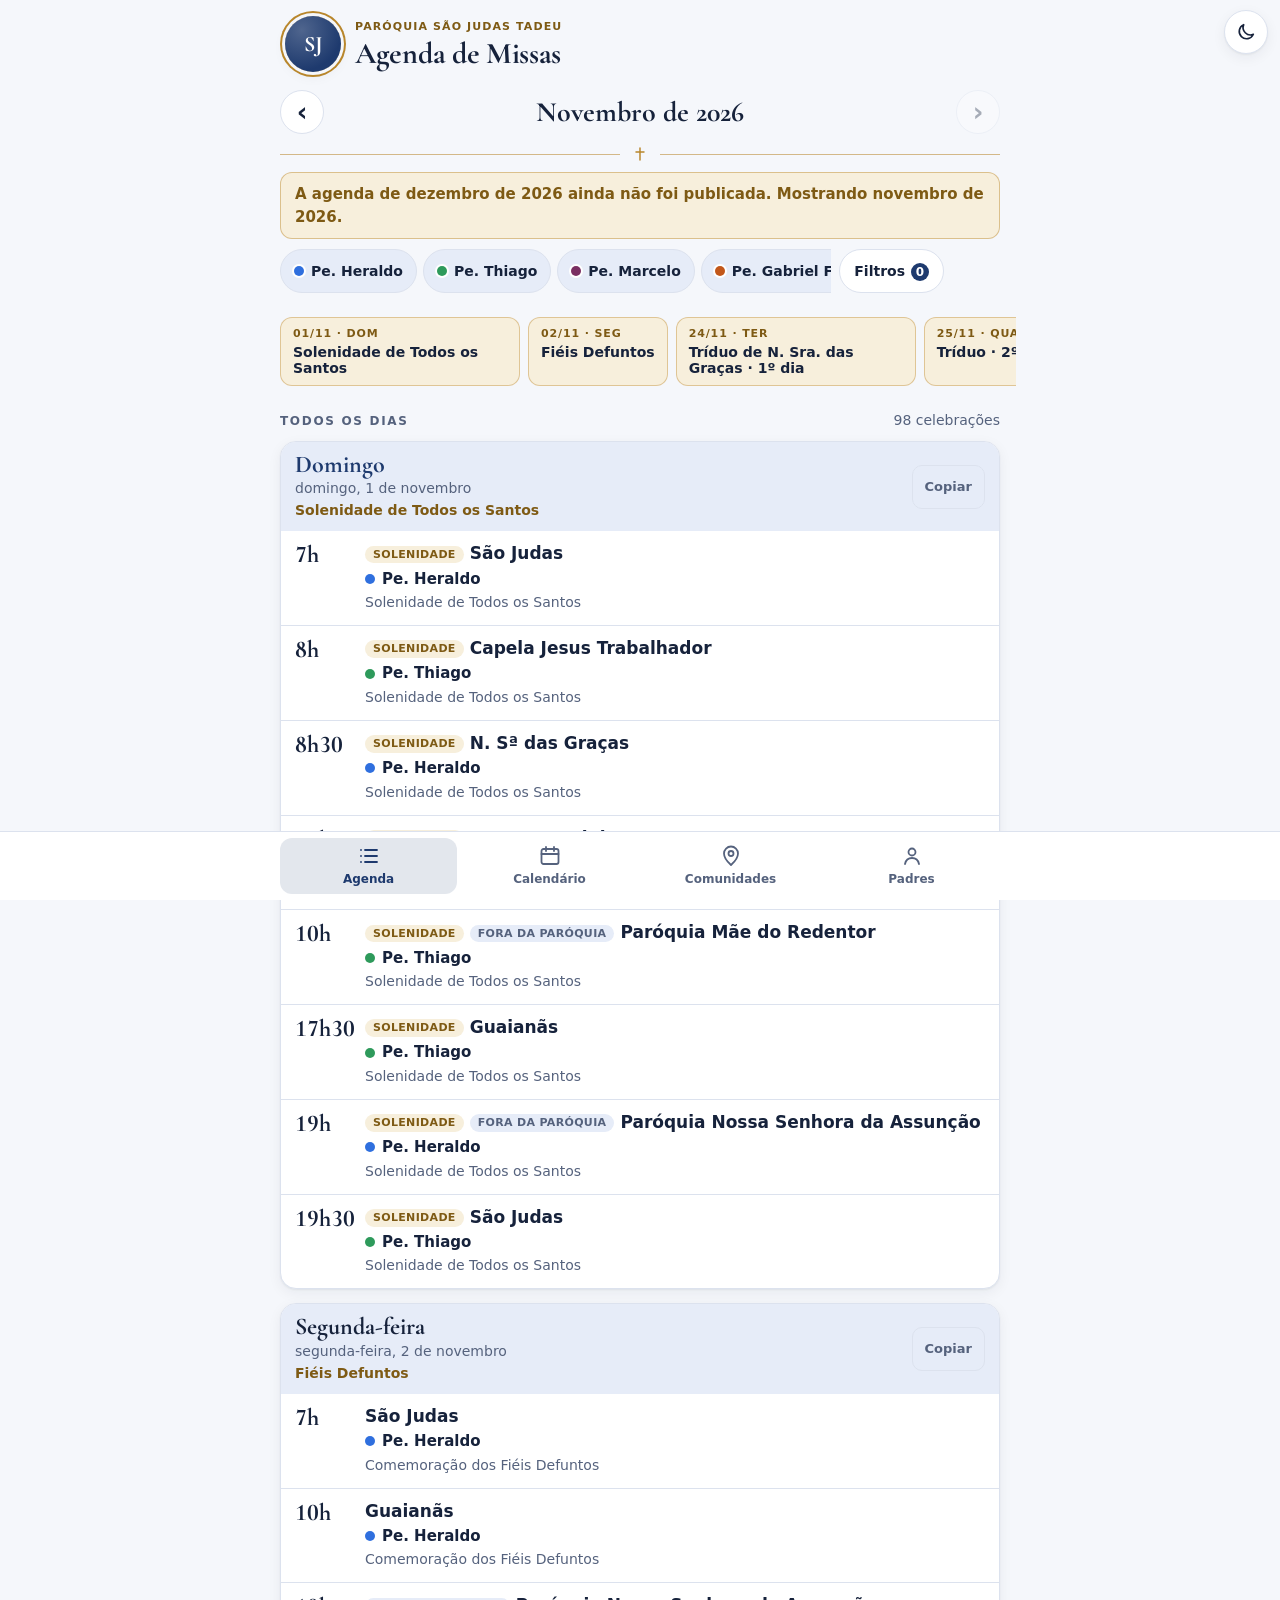
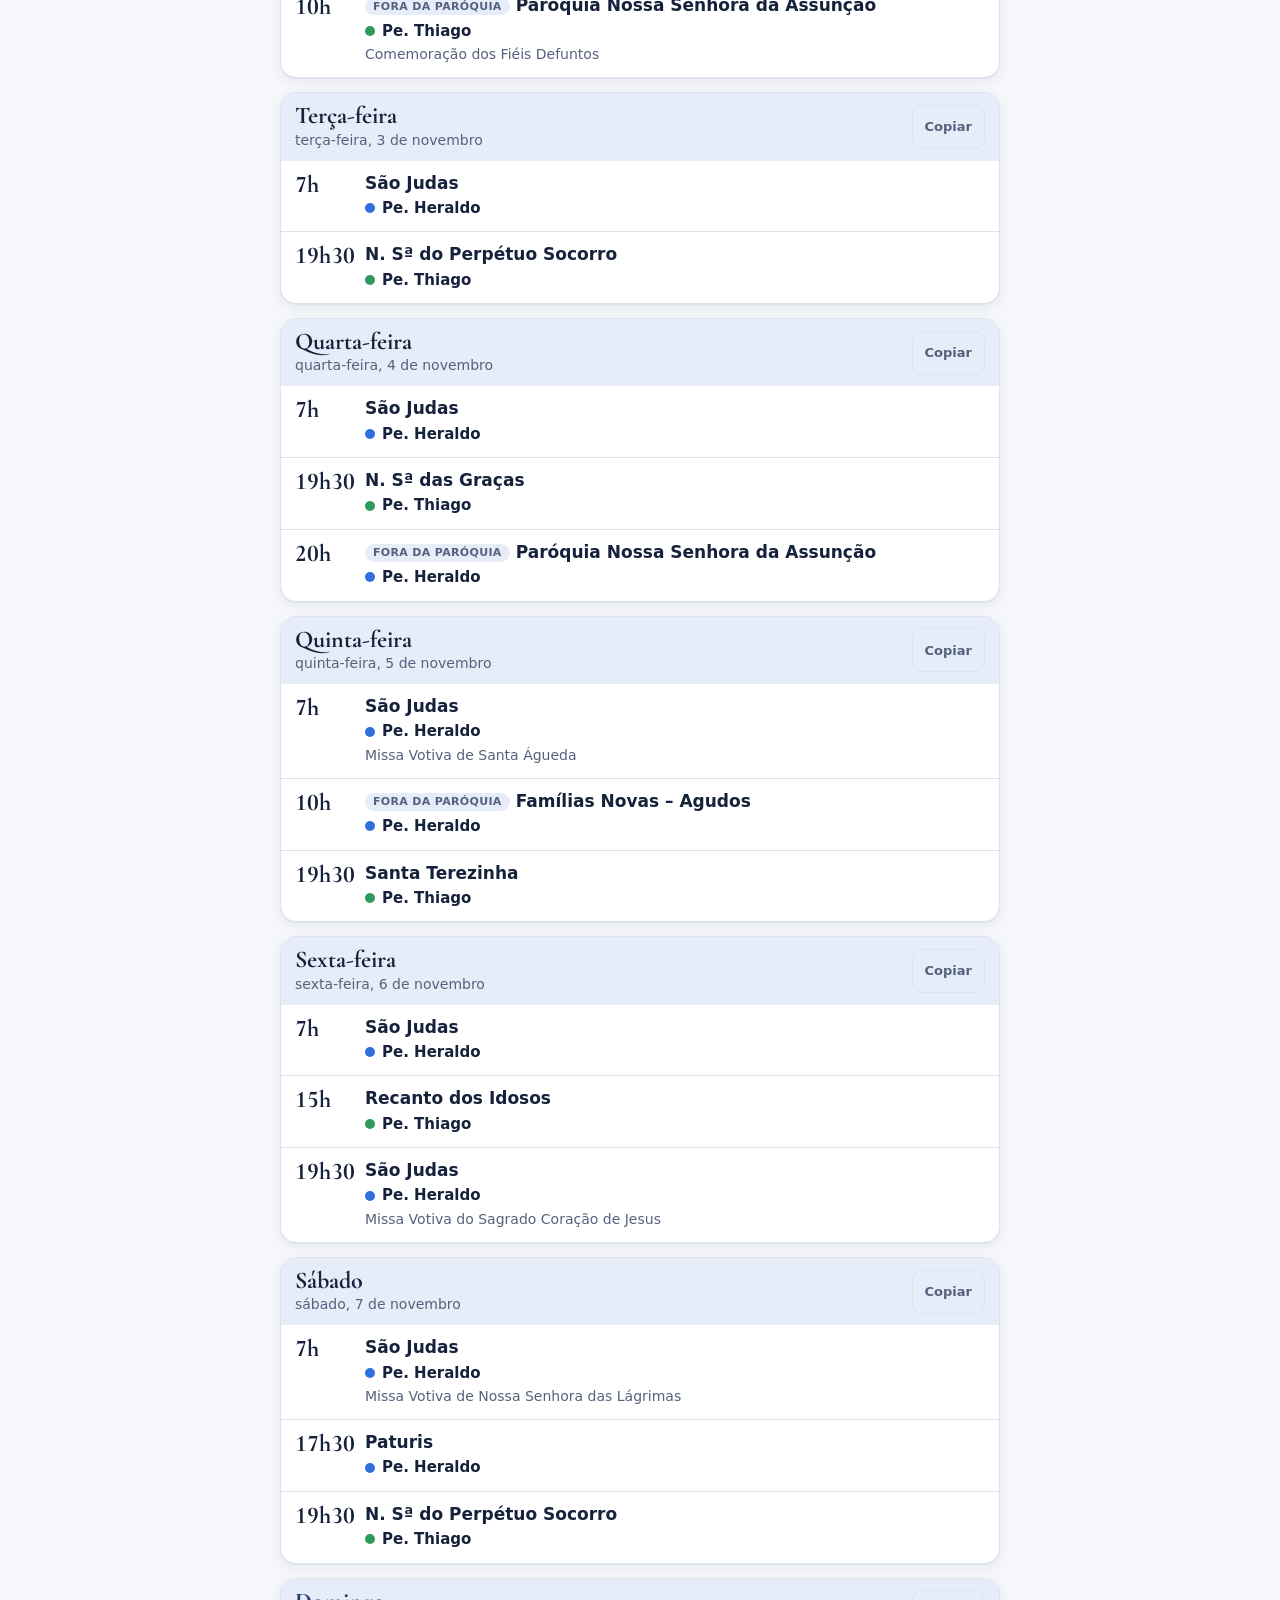
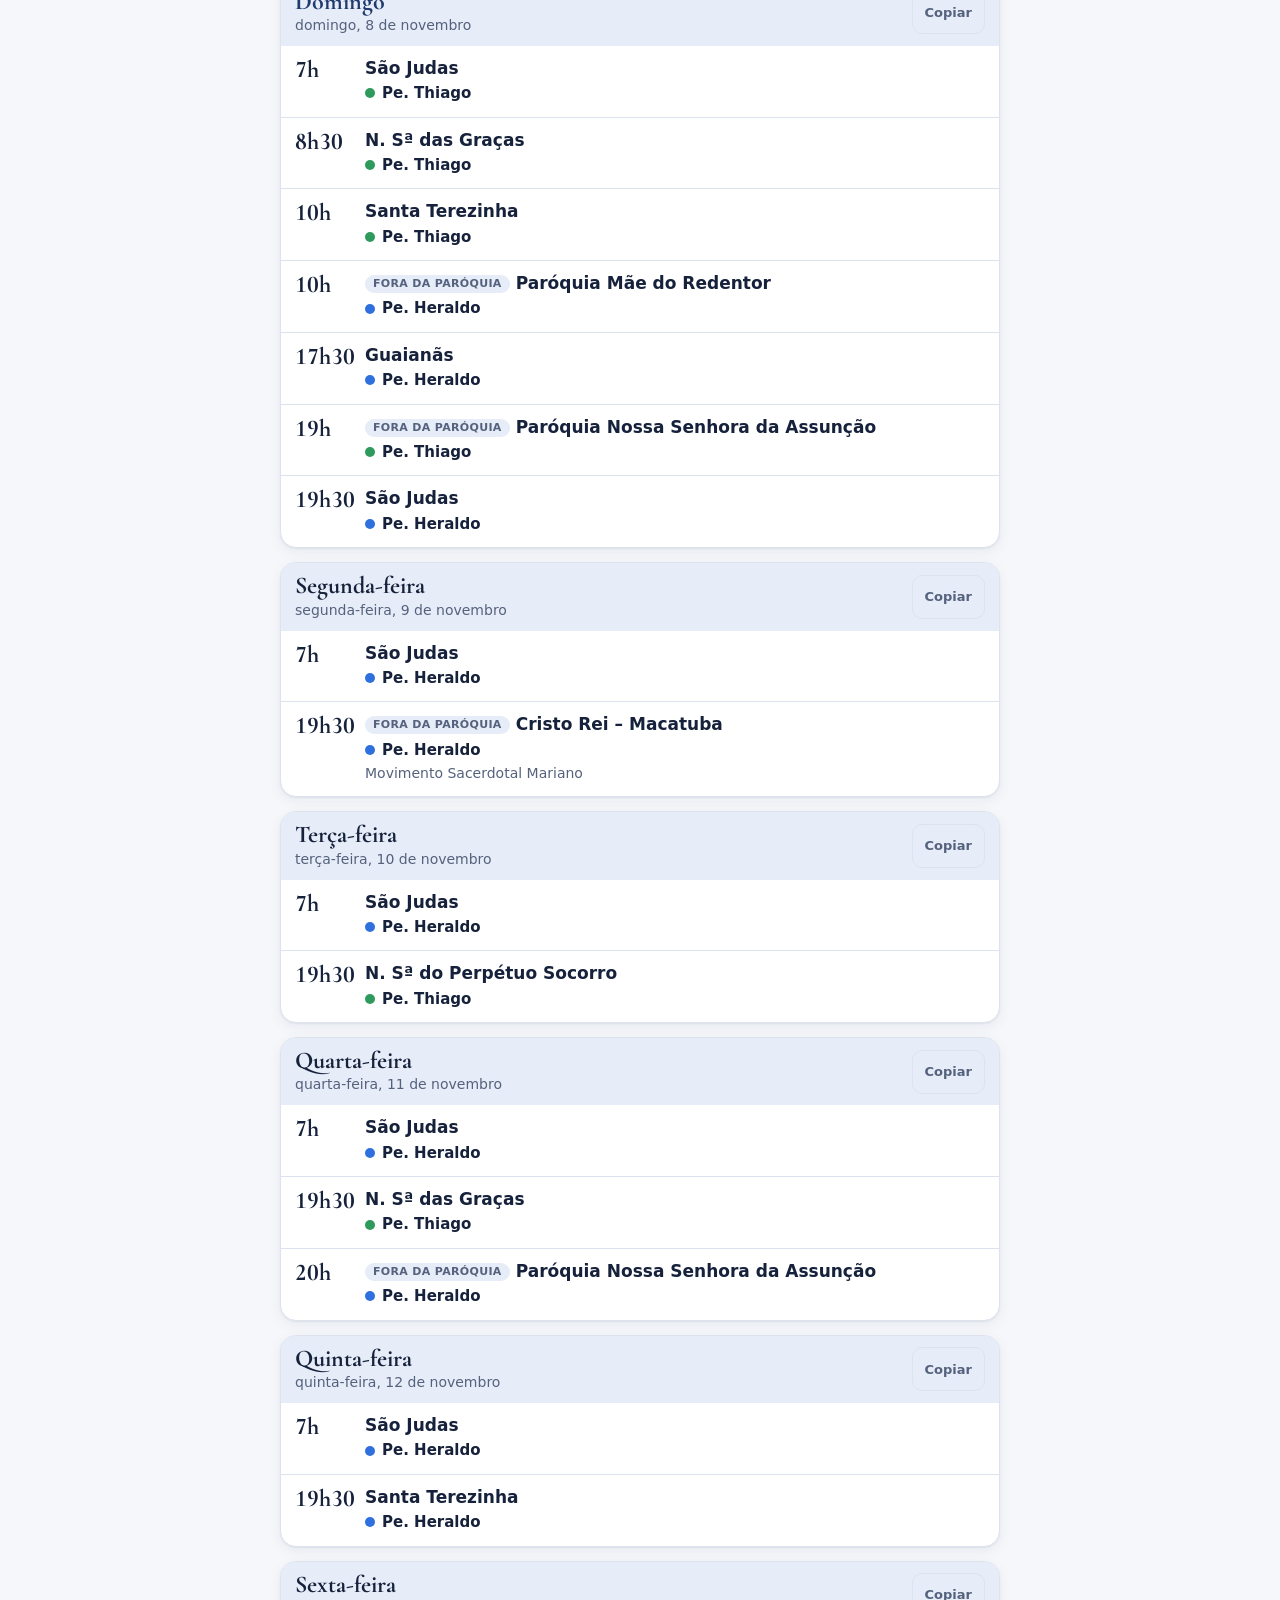
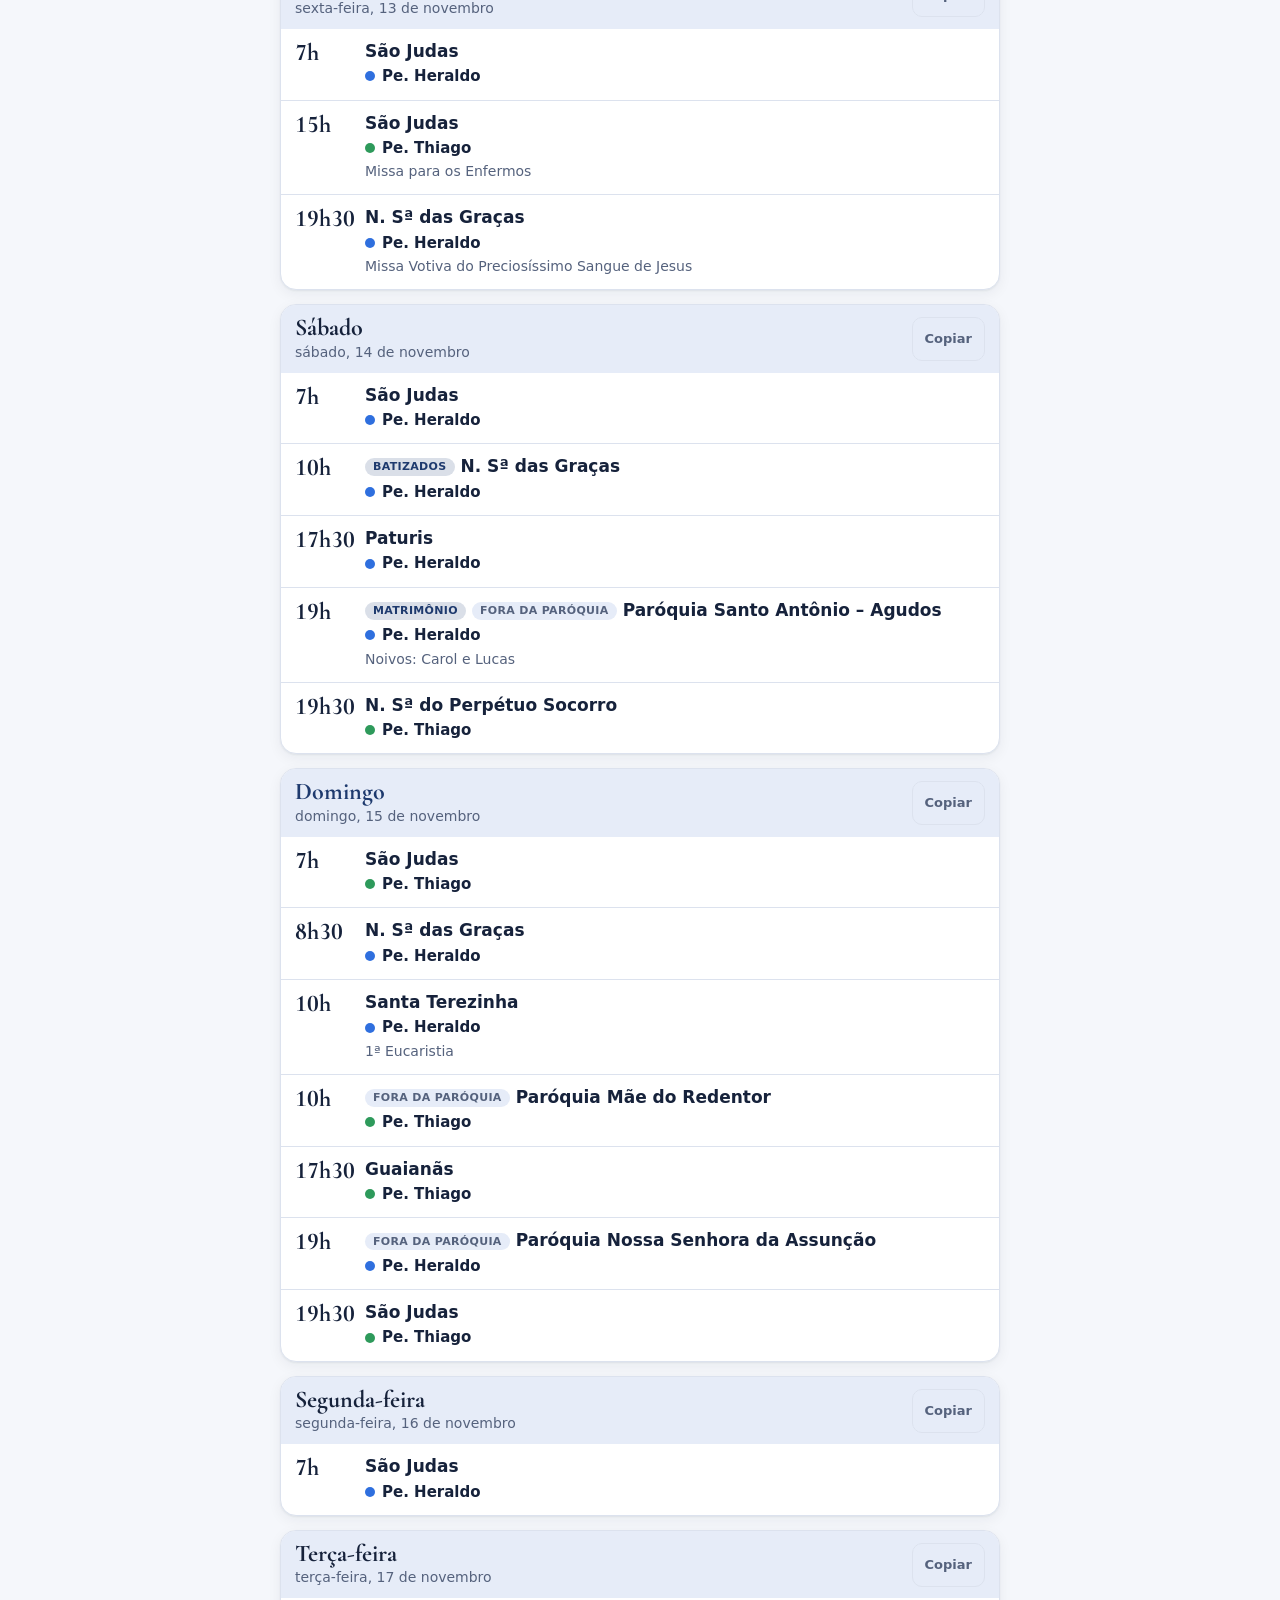
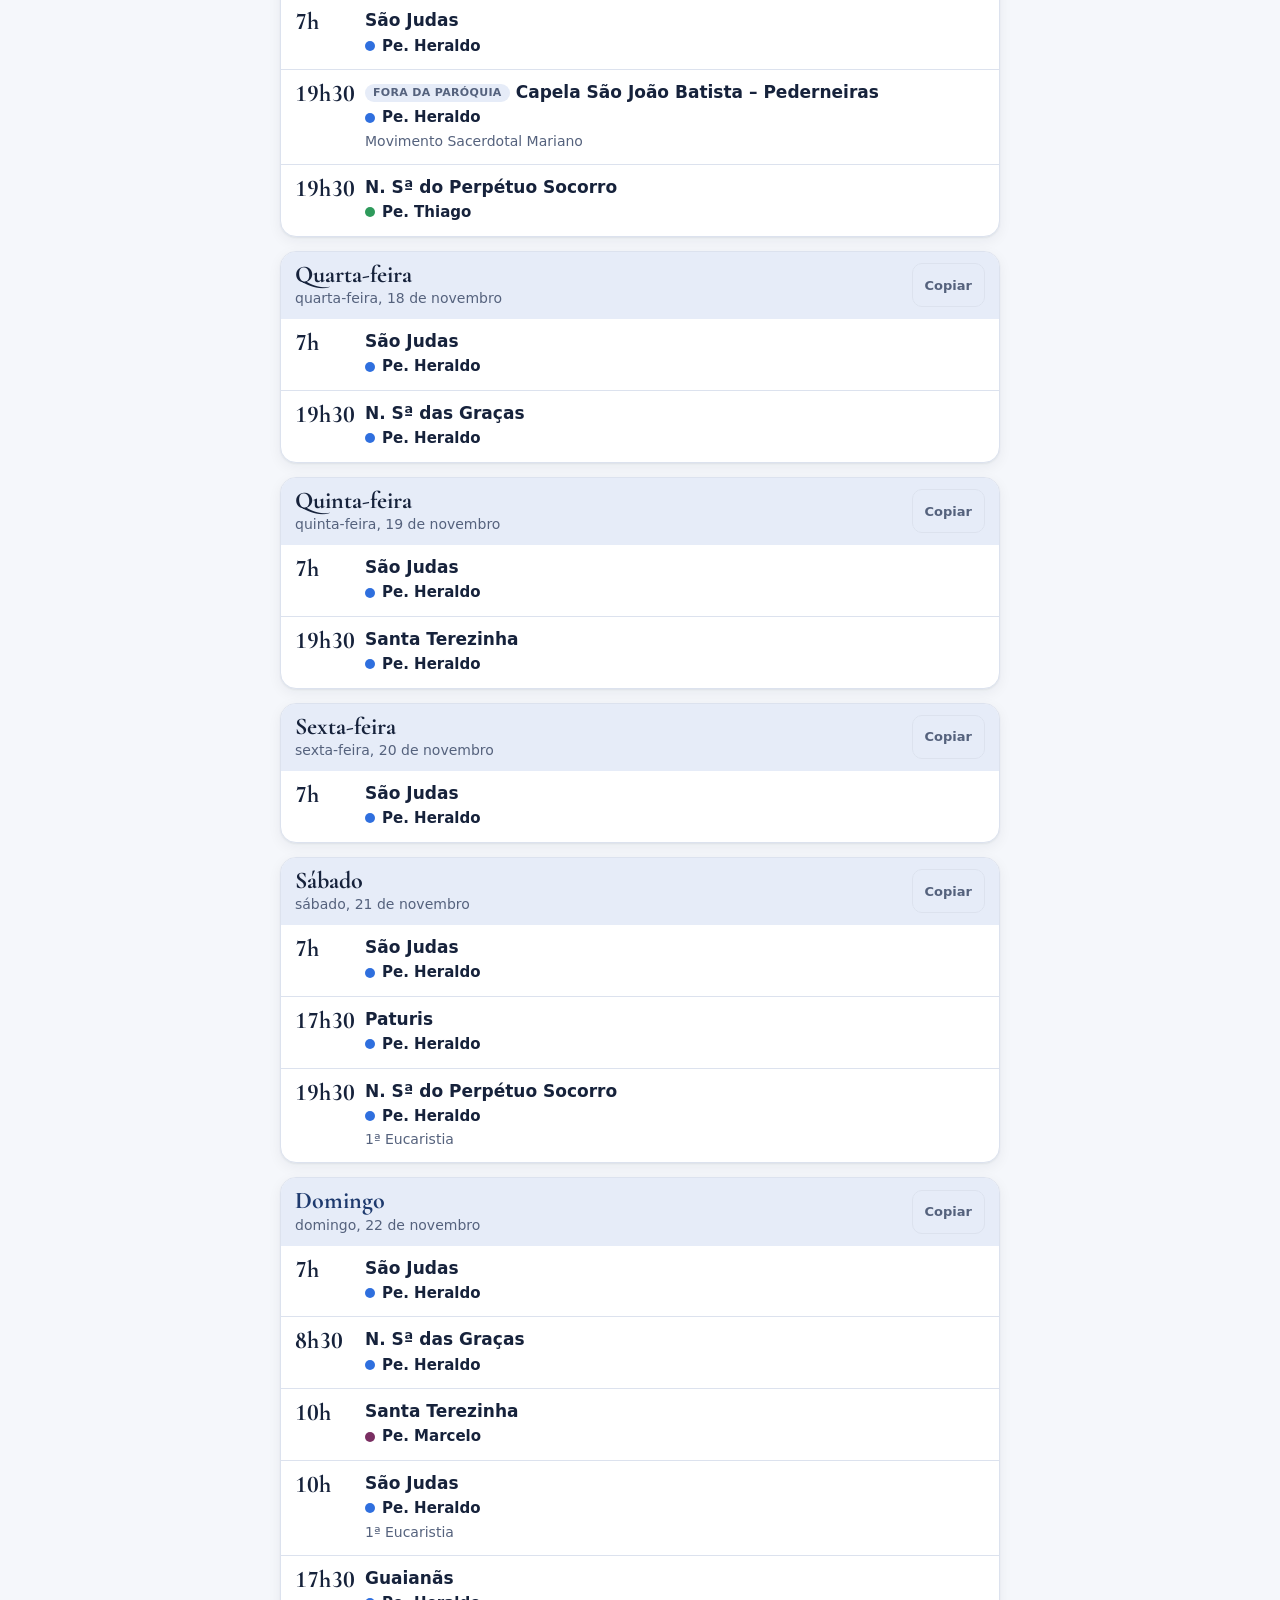
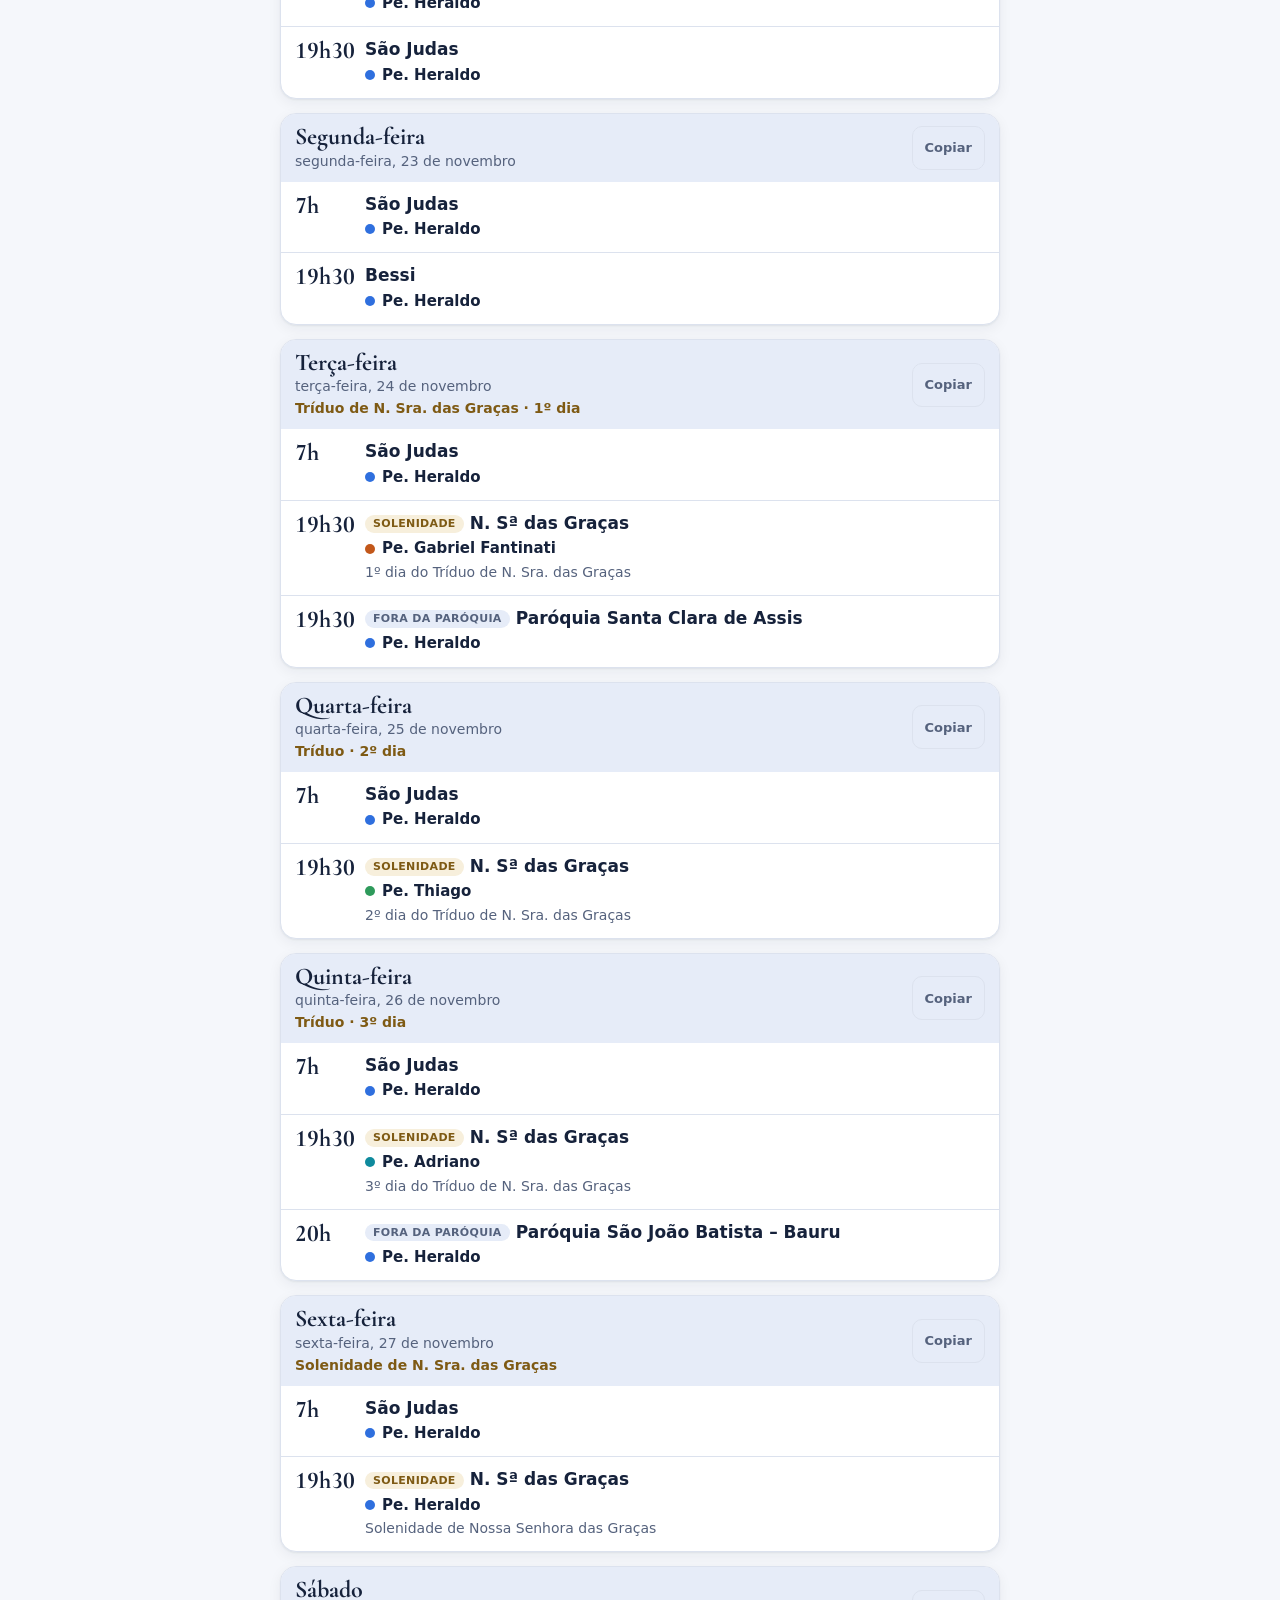
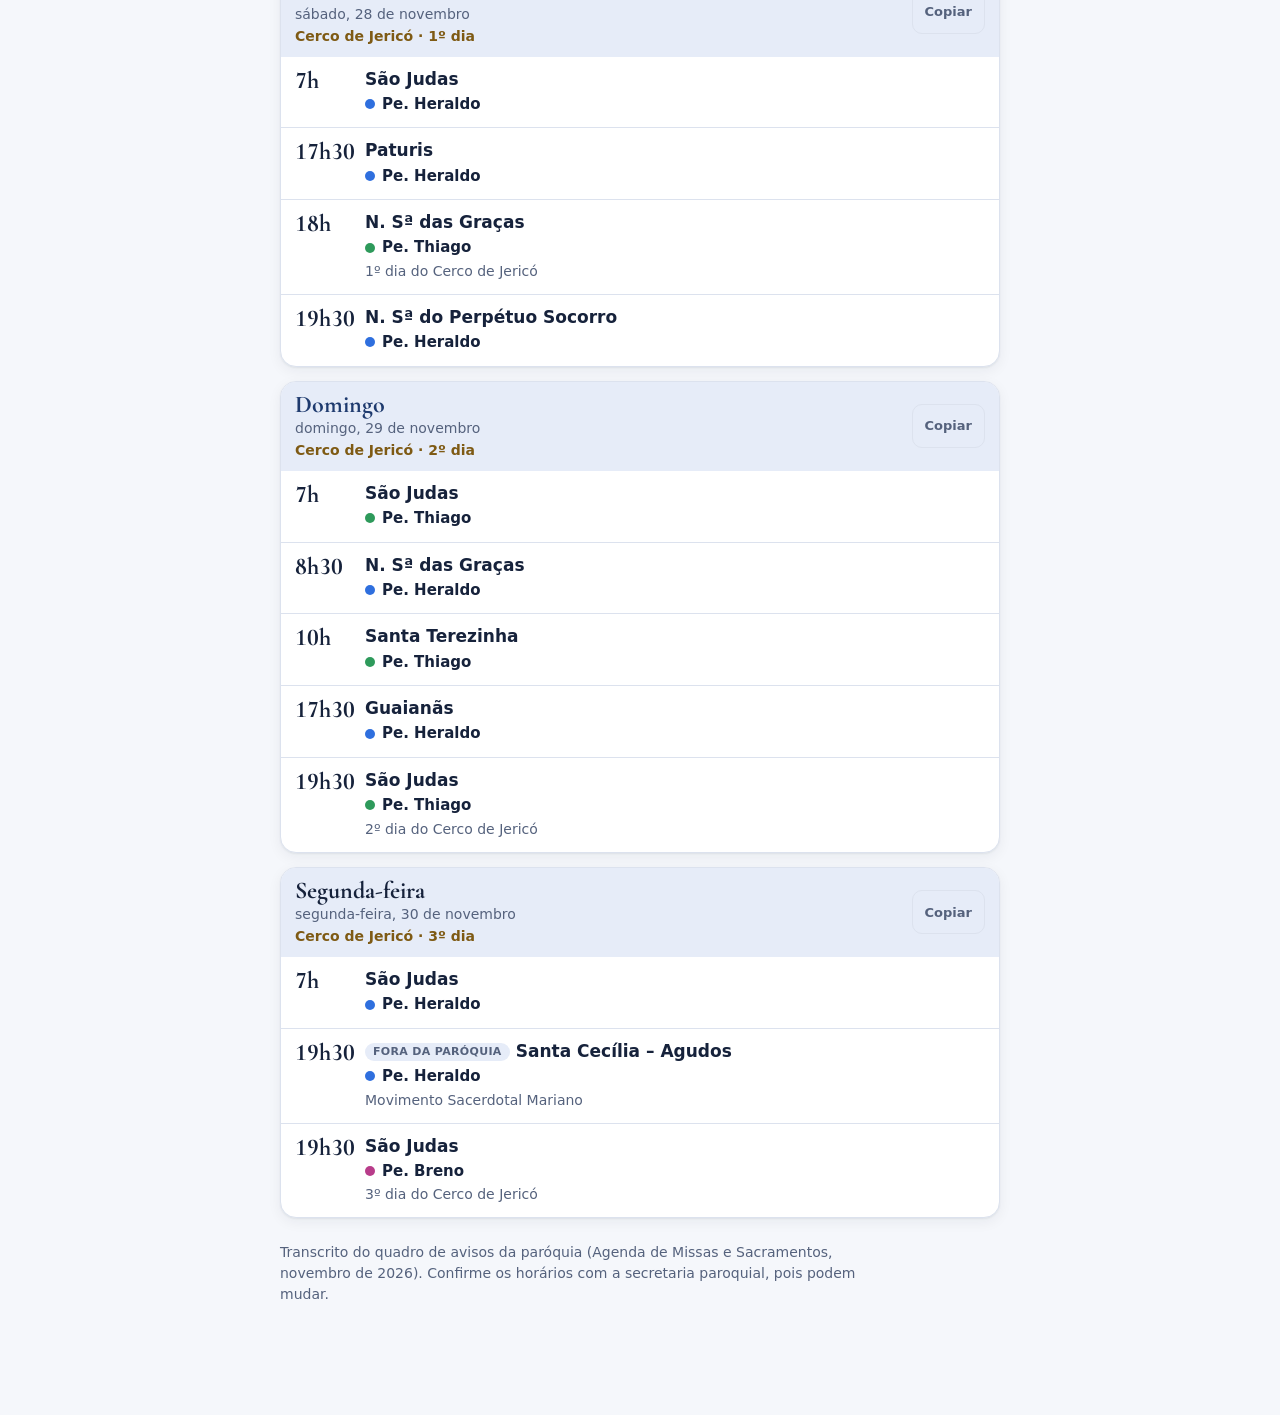
==== commit df23cd5d: "Revisão: tema sem sobrepor filtros, fonte local, CSP, validação de dados e acessibilidade Co-Authore" ====
--- a/index.html
+++ b/index.html
@@ -5,15 +5,16 @@
 <meta name="viewport" content="width=device-width,initial-scale=1,viewport-fit=cover">
 <title>Agenda de Missas · Paróquia São Judas Tadeu</title>
 <meta name="description" content="Agenda mensal de missas e sacramentos da Paróquia São Judas Tadeu.">
+<meta http-equiv="Content-Security-Policy" content="default-src 'self'; img-src 'self' data:; style-src 'self' 'unsafe-inline'; script-src 'self'; font-src 'self'; connect-src 'self'; base-uri 'none'; form-action 'none'; object-src 'none'">
+<meta name="referrer" content="no-referrer">
+<meta property="og:type" content="website">
+<meta property="og:locale" content="pt_BR">
+<meta property="og:title" content="Agenda de Missas · Paróquia São Judas Tadeu">
+<meta property="og:description" content="Horários de missas e sacramentos do mês: hoje, próxima celebração, calendário, comunidades e padres.">
 <meta name="theme-color" content="#1e3a6e">
 <link rel="icon" href="data:image/svg+xml,%3Csvg xmlns='http://www.w3.org/2000/svg' viewBox='0 0 64 64'%3E%3Ccircle cx='32' cy='32' r='29' fill='%231e3a6e' stroke='%23b8862b' stroke-width='4'/%3E%3Cpath d='M32 14v36M21 25h22' stroke='%23fff' stroke-width='5' stroke-linecap='round'/%3E%3C/svg%3E">
-<script>
-/* aplica o tema antes de pintar (claro é o padrão) */
-try{document.documentElement.setAttribute("data-theme",localStorage.getItem("missas-tema")==="dark"?"dark":"light")}catch(e){}
-</script>
-<link rel="preconnect" href="https://fonts.googleapis.com">
-<link rel="preconnect" href="https://fonts.gstatic.com" crossorigin>
-<link href="https://fonts.googleapis.com/css2?family=Cormorant+Garamond:ital,wght@0,600;0,700;1,500&display=swap" rel="stylesheet">
+<script src="theme.js"></script>
+<link rel="preload" href="fonts/cormorant-garamond-latin.woff2" as="font" type="font/woff2" crossorigin>
 <link rel="stylesheet" href="style.css">
 </head>
 <body>
@@ -51,17 +52,17 @@
     <button class="linkbtn" id="clear" type="button">Limpar filtros</button>
   </div>
 
-  <main id="view"></main>
+  <main id="view" role="tabpanel" aria-live="off"></main>
 
   <p class="note" id="note"></p>
 </div>
 
 <nav class="nav" aria-label="Seções">
   <div class="in" role="tablist" id="tabs">
-    <button class="tab" role="tab" data-v="agenda"><svg viewBox="0 0 24 24"><path d="M8 6h12M8 12h12M8 18h12M4 6h.01M4 12h.01M4 18h.01"/></svg>Agenda</button>
-    <button class="tab" role="tab" data-v="cal"><svg viewBox="0 0 24 24"><rect x="3.5" y="5" width="17" height="15" rx="2"/><path d="M3.5 10h17M8 3v4M16 3v4"/></svg>Calendário</button>
-    <button class="tab" role="tab" data-v="loc"><svg viewBox="0 0 24 24"><path d="M12 21s7-6.2 7-11.5A7 7 0 0 0 5 9.5C5 14.8 12 21 12 21z"/><circle cx="12" cy="9.5" r="2.5"/></svg>Comunidades</button>
-    <button class="tab" role="tab" data-v="pad"><svg viewBox="0 0 24 24"><circle cx="12" cy="8" r="3.5"/><path d="M5 20c.8-4 3.6-6 7-6s6.2 2 7 6"/></svg>Padres</button>
+    <button class="tab" role="tab" id="tab-agenda" aria-controls="view" data-v="agenda"><svg viewBox="0 0 24 24"><path d="M8 6h12M8 12h12M8 18h12M4 6h.01M4 12h.01M4 18h.01"/></svg>Agenda</button>
+    <button class="tab" role="tab" id="tab-cal" aria-controls="view" data-v="cal"><svg viewBox="0 0 24 24"><rect x="3.5" y="5" width="17" height="15" rx="2"/><path d="M3.5 10h17M8 3v4M16 3v4"/></svg>Calendário</button>
+    <button class="tab" role="tab" id="tab-loc" aria-controls="view" data-v="loc"><svg viewBox="0 0 24 24"><path d="M12 21s7-6.2 7-11.5A7 7 0 0 0 5 9.5C5 14.8 12 21 12 21z"/><circle cx="12" cy="9.5" r="2.5"/></svg>Comunidades</button>
+    <button class="tab" role="tab" id="tab-pad" aria-controls="view" data-v="pad"><svg viewBox="0 0 24 24"><circle cx="12" cy="8" r="3.5"/><path d="M5 20c.8-4 3.6-6 7-6s6.2 2 7 6"/></svg>Padres</button>
   </div>
 </nav>
 <div class="toast" id="toast" role="status"></div>
--- a/style.css
+++ b/style.css
@@ -1,3 +1,6 @@
+@font-face{font-family:'Cormorant Garamond';font-style:normal;font-weight:600 700;font-display:swap;
+  src:url(fonts/cormorant-garamond-latin.woff2) format('woff2');
+  unicode-range:U+0000-00FF,U+0131,U+0152-0153,U+02BB-02BC,U+02C6,U+02DA,U+02DC,U+2000-206F,U+20AC,U+2122,U+2212}
 /*
  * Identidade visual herdada do Sistema de Consagração (azul-marinho + dourado,
  * títulos em Cormorant Garamond, corpo na fonte do sistema, medalhão e cruz-divisória).
@@ -66,7 +69,7 @@
 .iconbtn:hover:not(:disabled){border-color:var(--brand)}
 
 /* filtros */
-.fbar{position:sticky;top:env(safe-area-inset-top,0px);z-index:20;background:var(--bg);padding-block:8px;display:flex;gap:8px;align-items:center}
+.fbar{position:sticky;top:env(safe-area-inset-top,0px);z-index:20;background:var(--bg);padding-block:8px;padding-right:56px;display:flex;gap:8px;align-items:center}
 .fbar[hidden]{display:none}
 .fbar .scroll{flex:1;min-width:0;display:flex;gap:6px;overflow-x:auto;scrollbar-width:none;padding-block:2px}
 .fbar .scroll::-webkit-scrollbar{display:none}
@@ -120,6 +123,7 @@
 .day.today .dhead .dt,.day.today .dhead .sp{color:inherit;opacity:.92}
 .day.today .dhead .rel{font-size:32px;color:inherit}
 .day.today .copy{border-color:color-mix(in srgb,var(--on-brand) 55%,transparent);color:inherit}
+.actions{display:flex;gap:6px;flex:none}
 .copy{flex:none;background:none;border:1px solid var(--line);border-radius:10px;padding:6px 12px;font-size:13px;font-weight:600;color:var(--muted);min-height:44px}
 .item{display:grid;grid-template-columns:58px minmax(0,1fr);gap:12px;padding:12px 14px;border-top:1px solid var(--line);align-items:start}
 .dhead + .item{border-top:0}
@@ -128,7 +132,7 @@
 .item .sub{display:flex;align-items:center;gap:7px;flex-wrap:wrap;margin-top:3px;font-size:15px;color:var(--muted)}
 .item .sub b{color:var(--fg);font-weight:600}
 .item .obs{display:block;font-size:14px;color:var(--muted);margin-top:2px}
-.item.past{opacity:.55}
+.item.past{opacity:.72}
 .item.next-it{background:color-mix(in srgb,var(--brand) 9%,var(--surface))}
 .tag{display:inline-block;font-size:11px;font-weight:700;padding:2px 8px;border-radius:999px;margin-right:6px;letter-spacing:.03em;vertical-align:middle;text-transform:uppercase}
 .tag.sol{background:var(--gold-bg);color:var(--gold-text)}
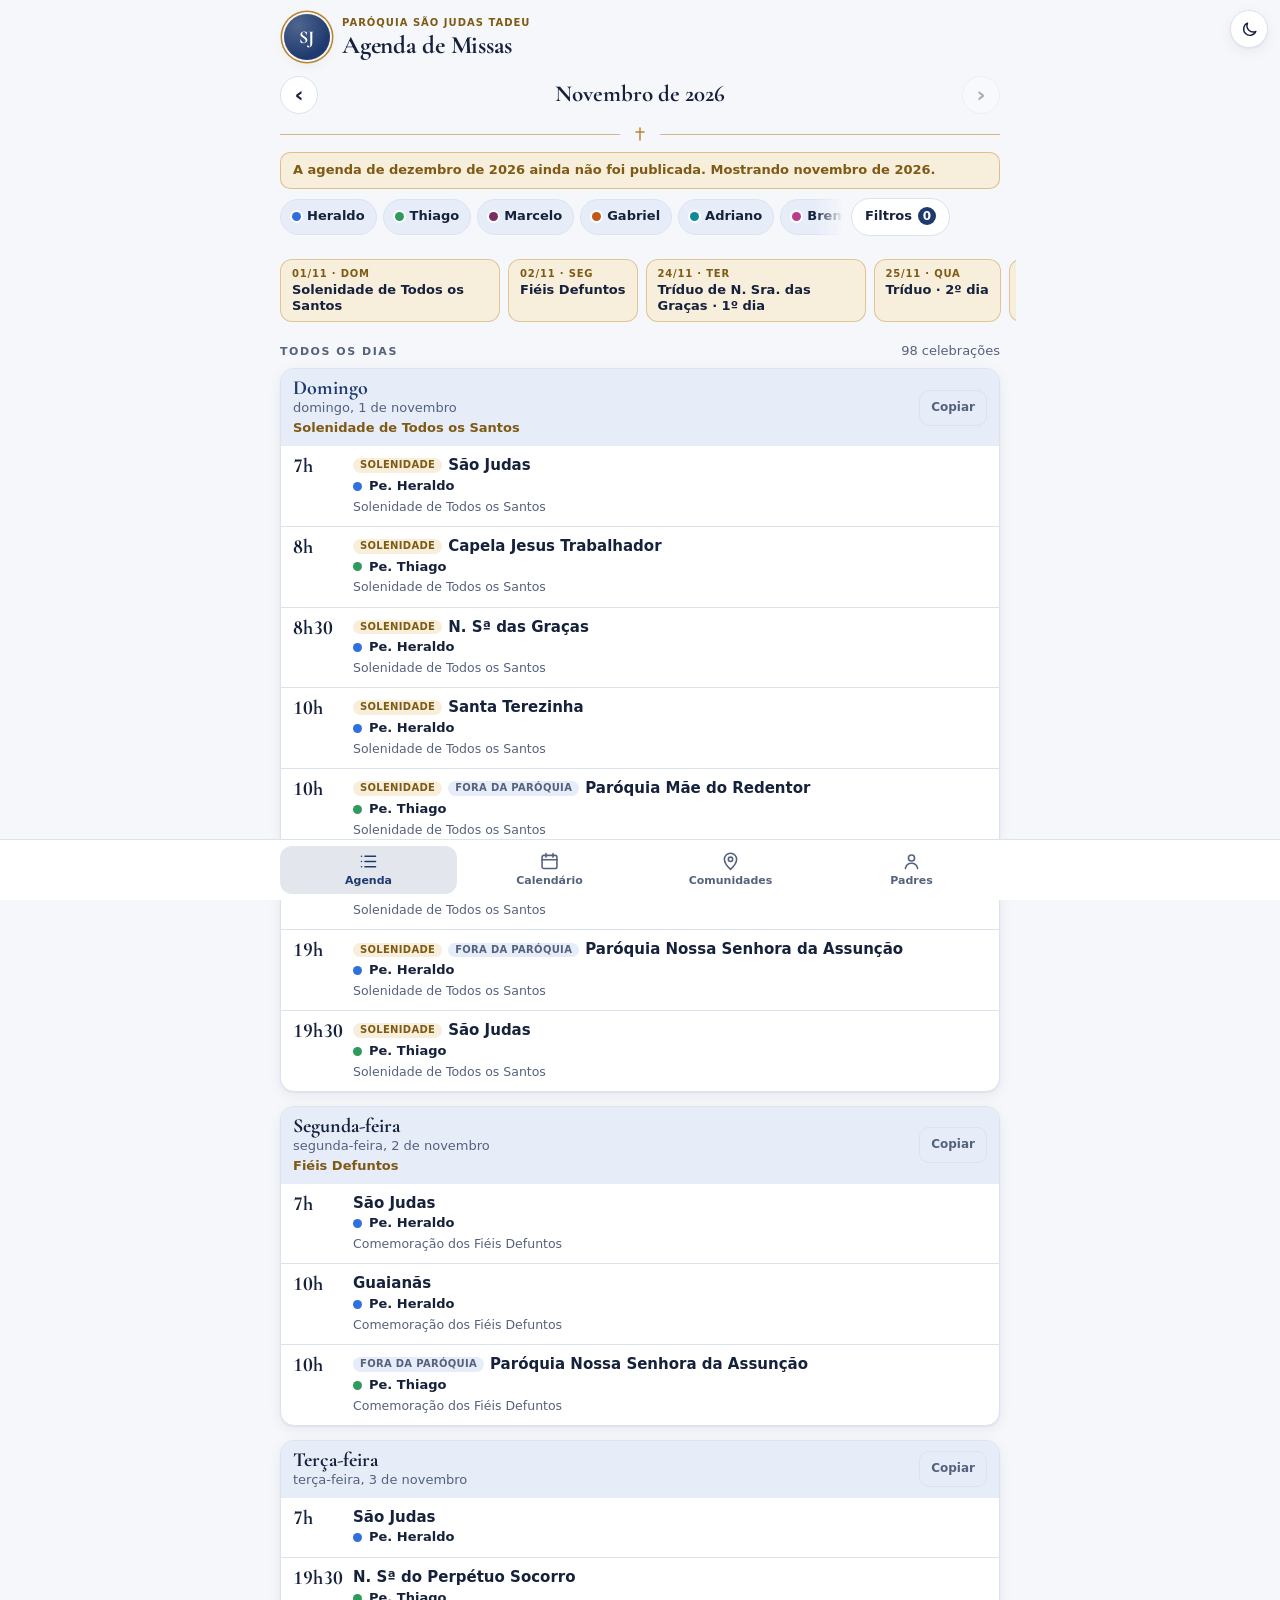
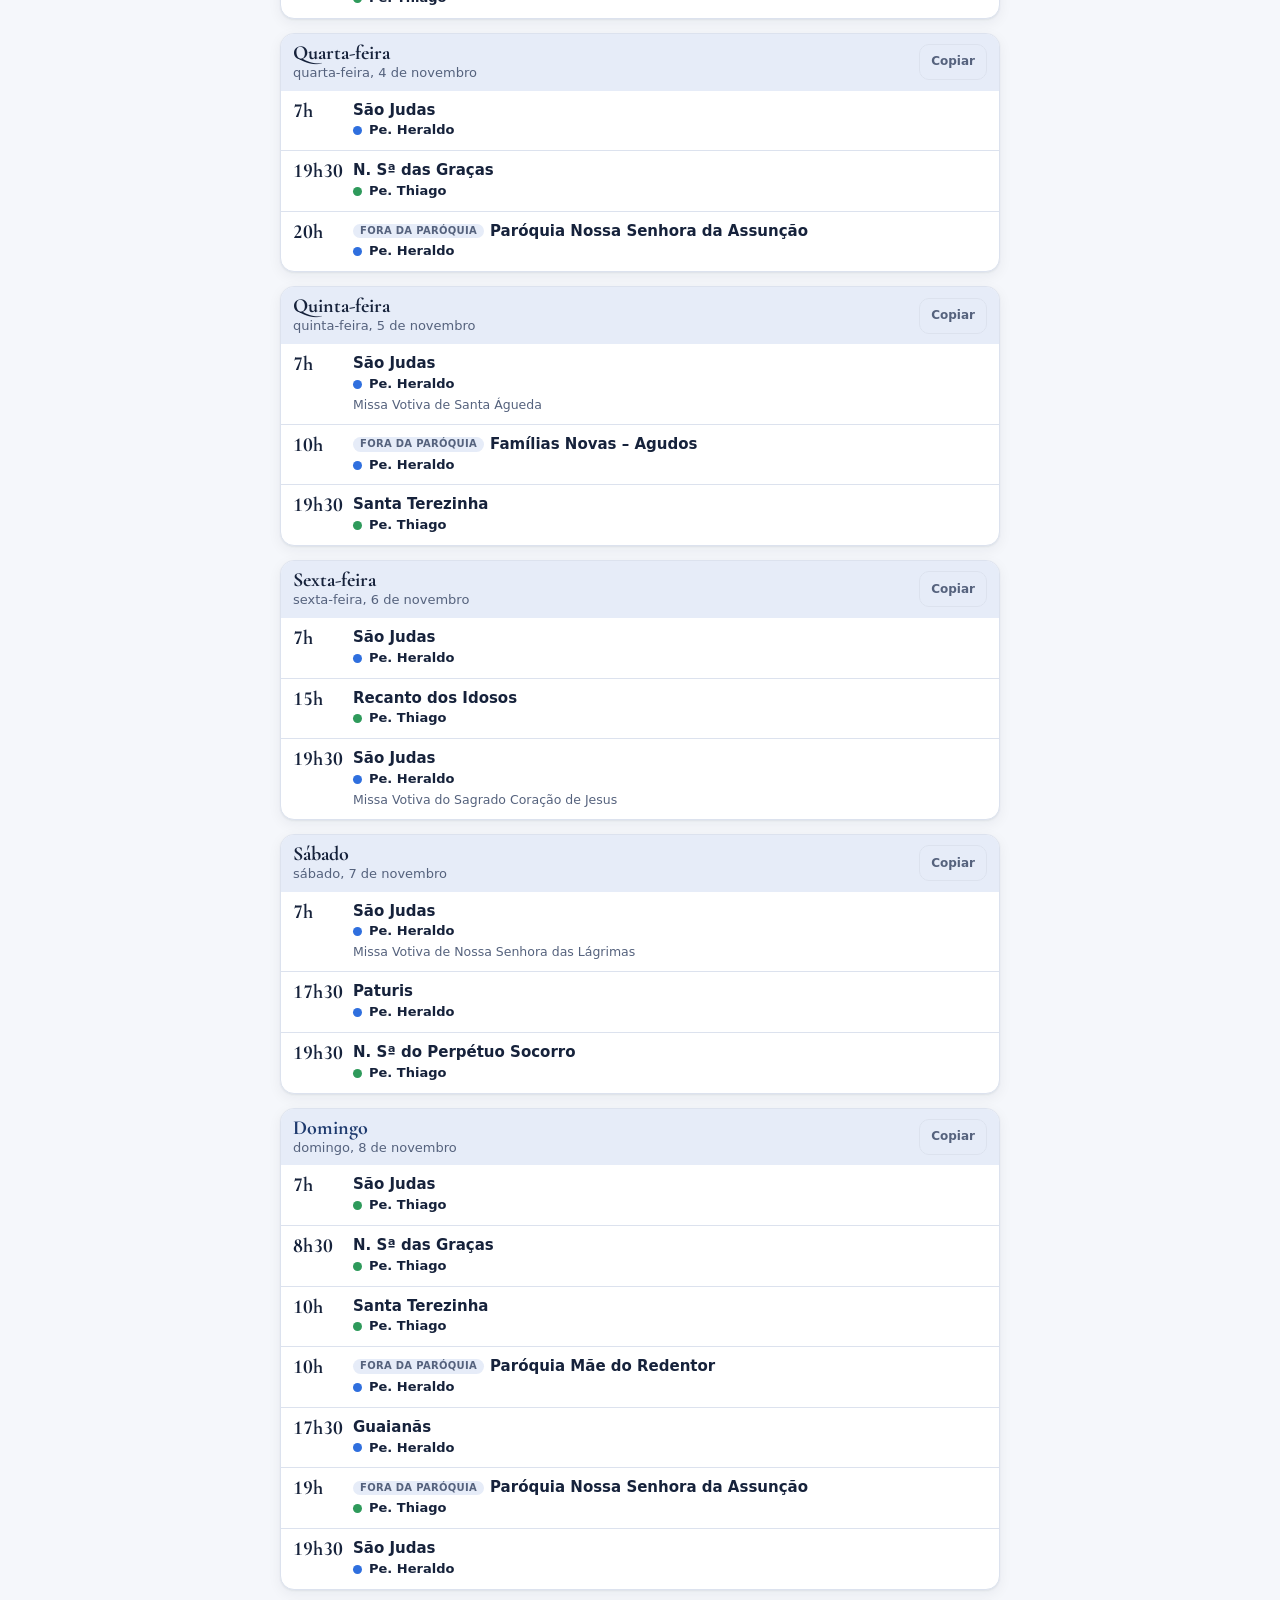
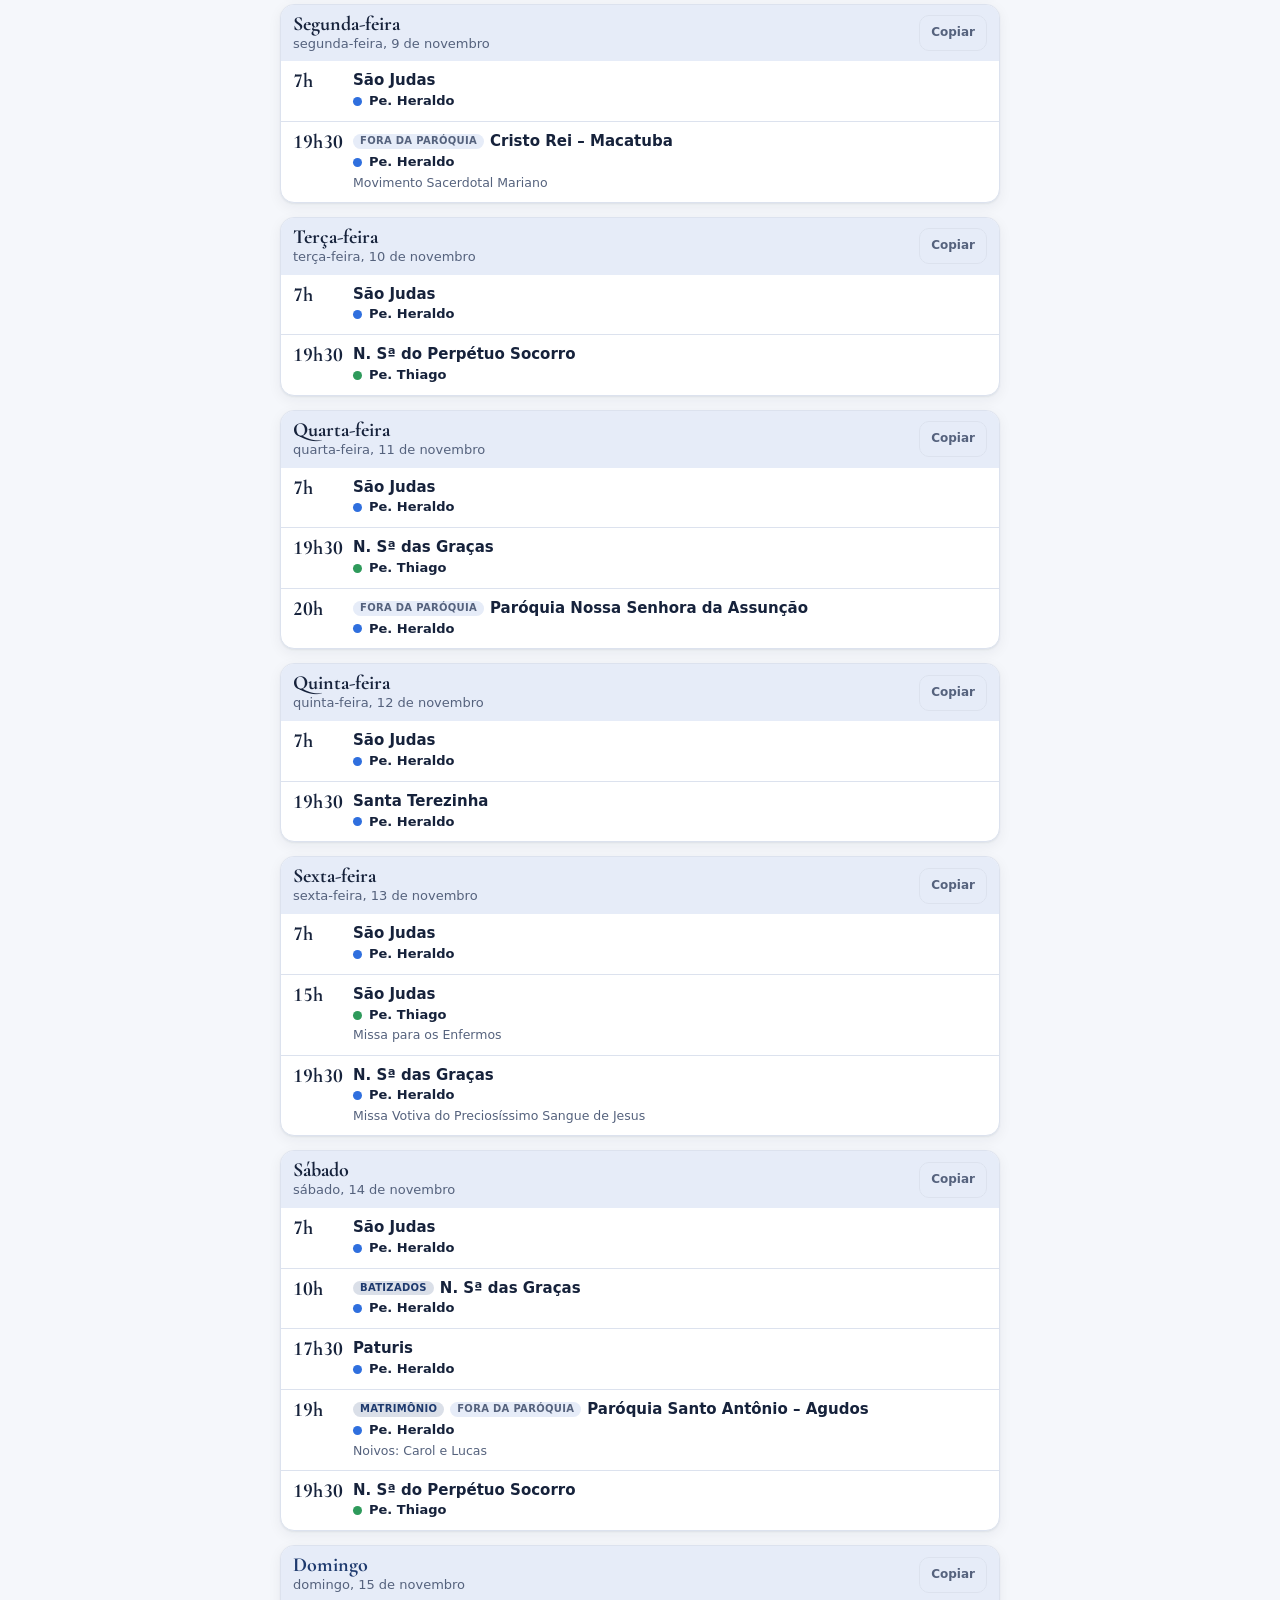
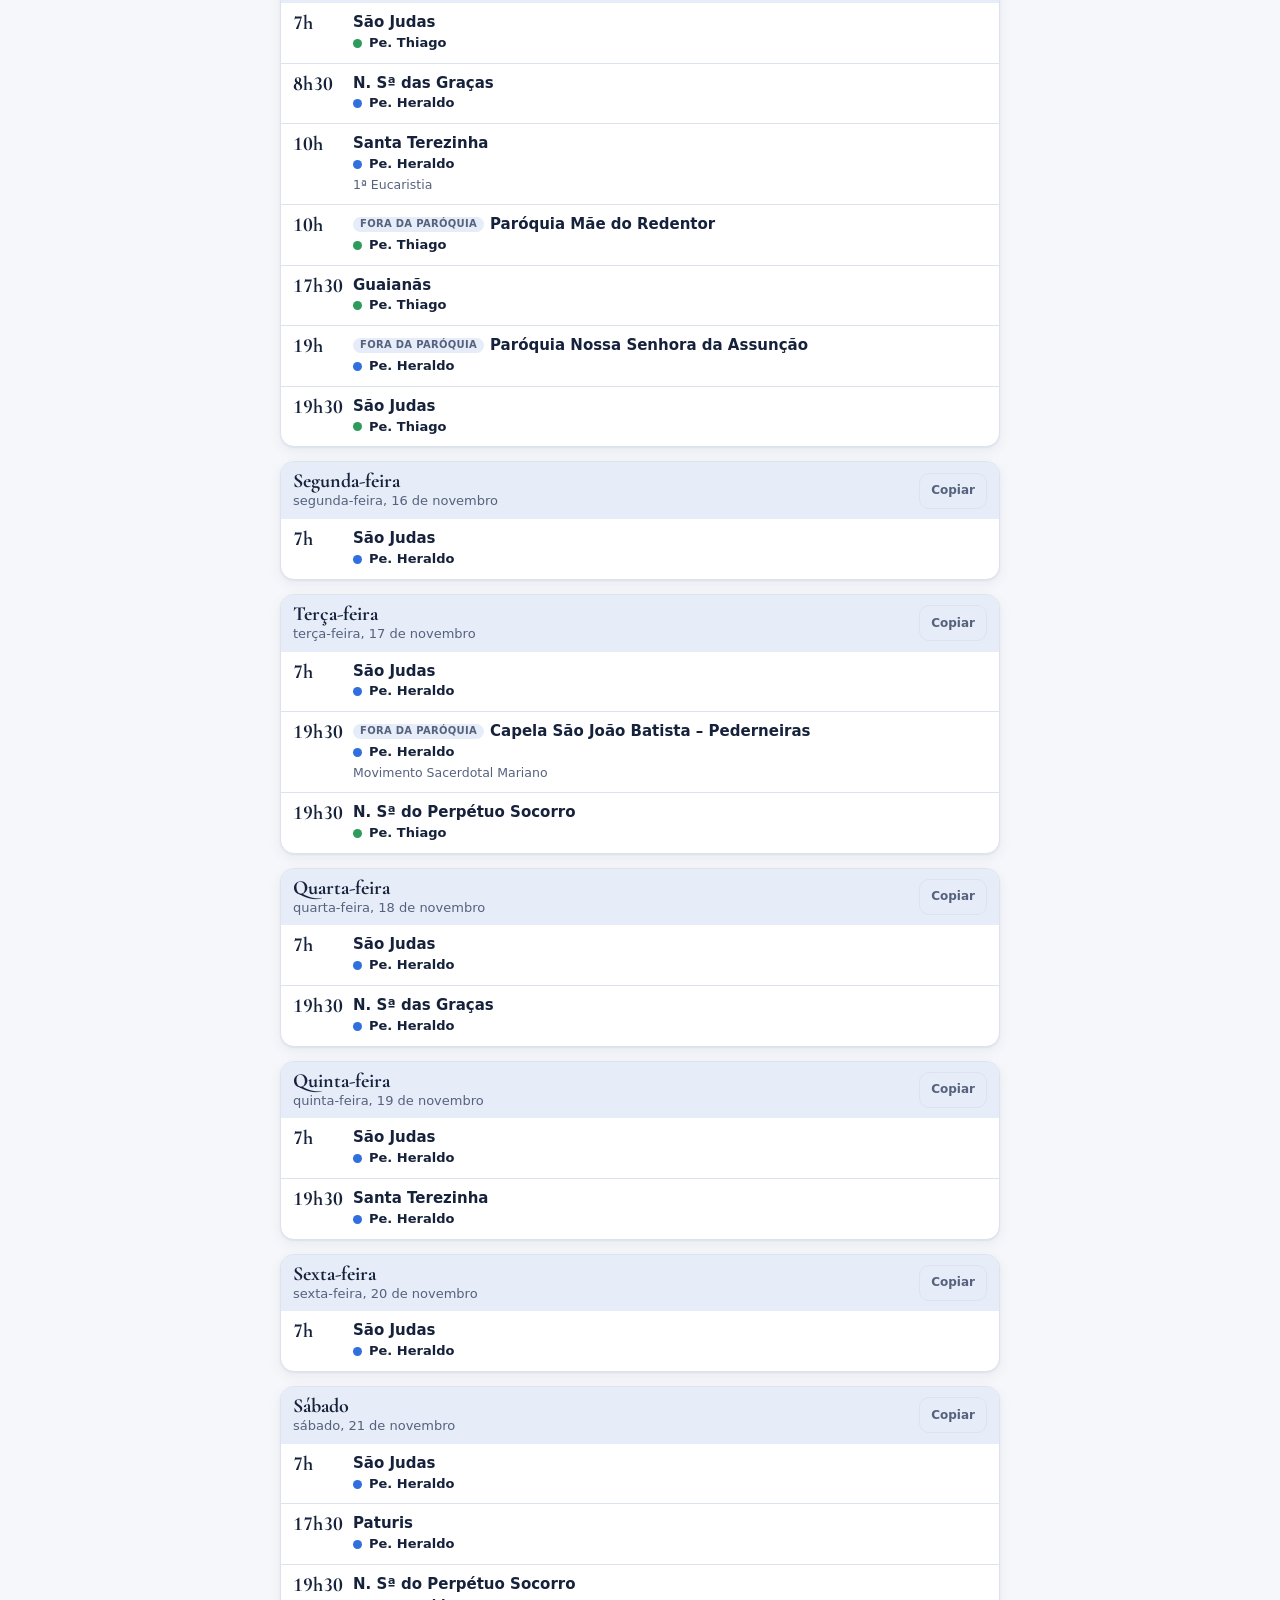
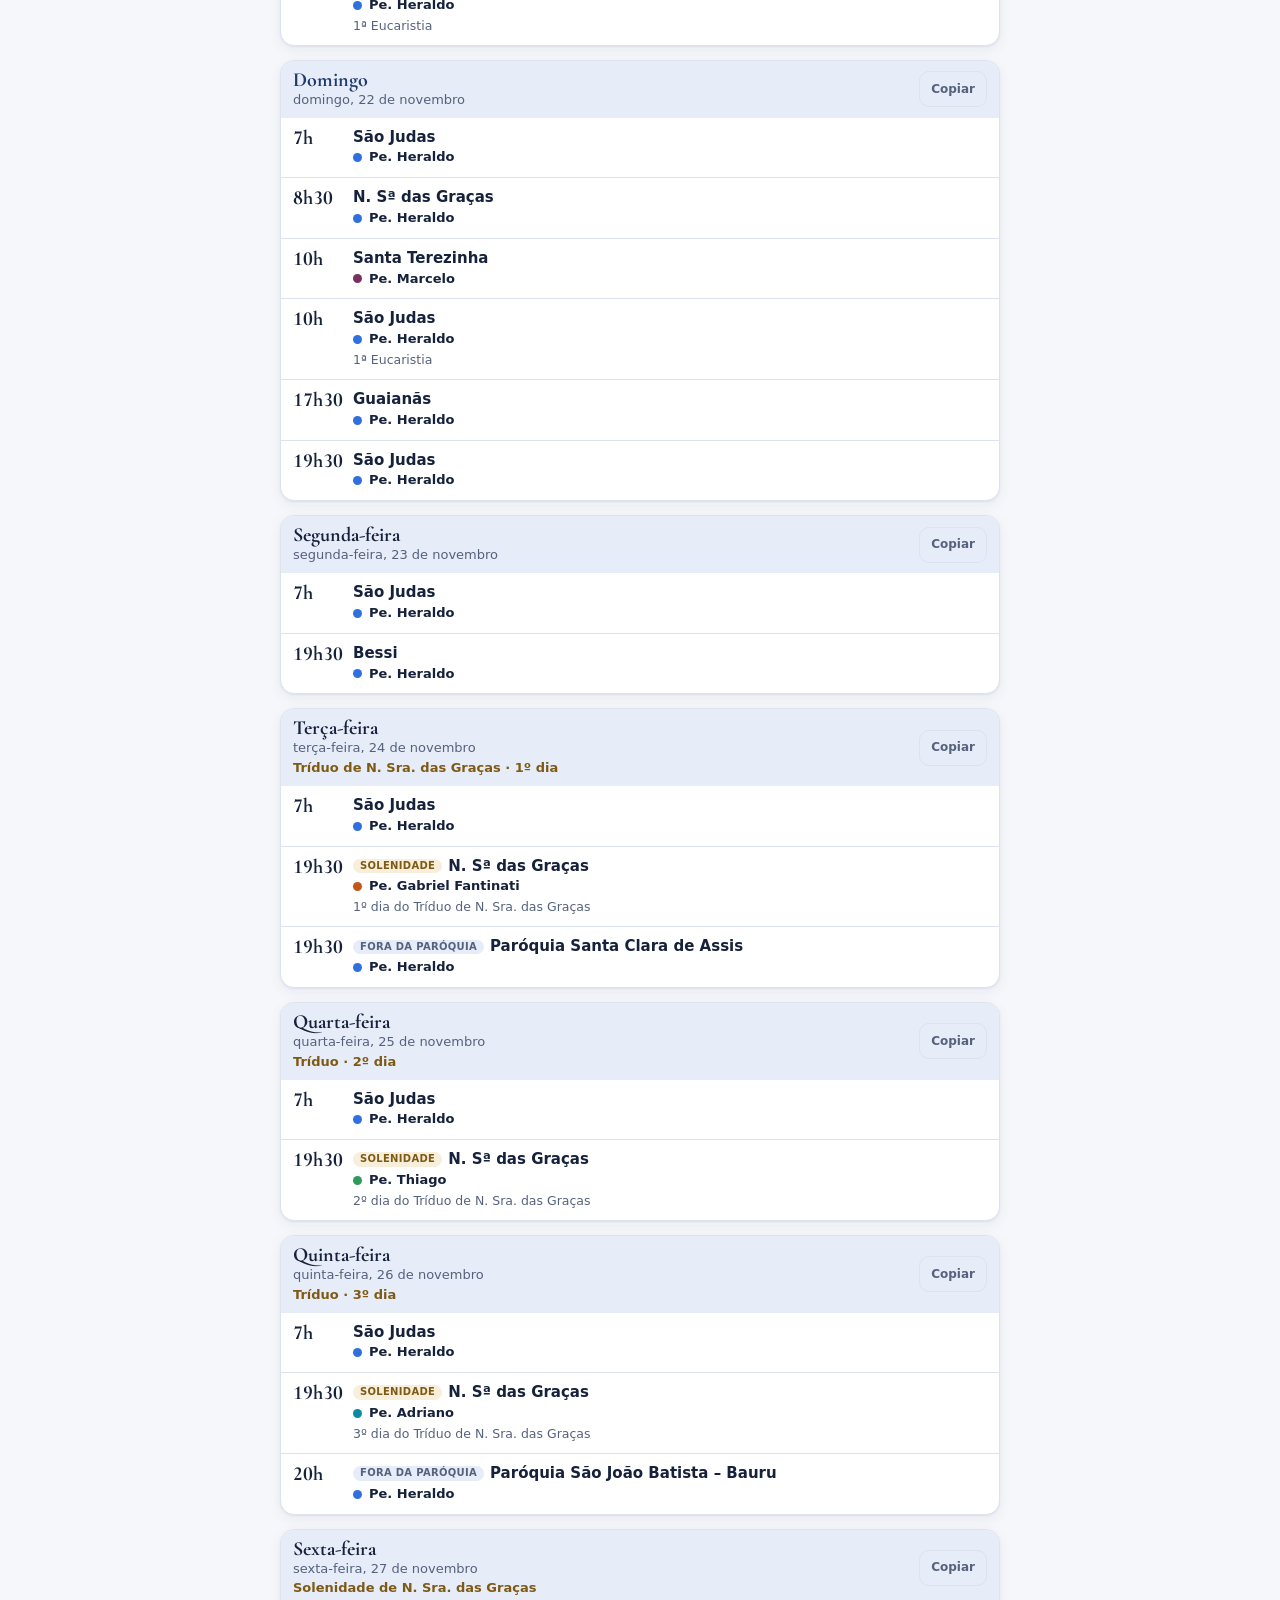
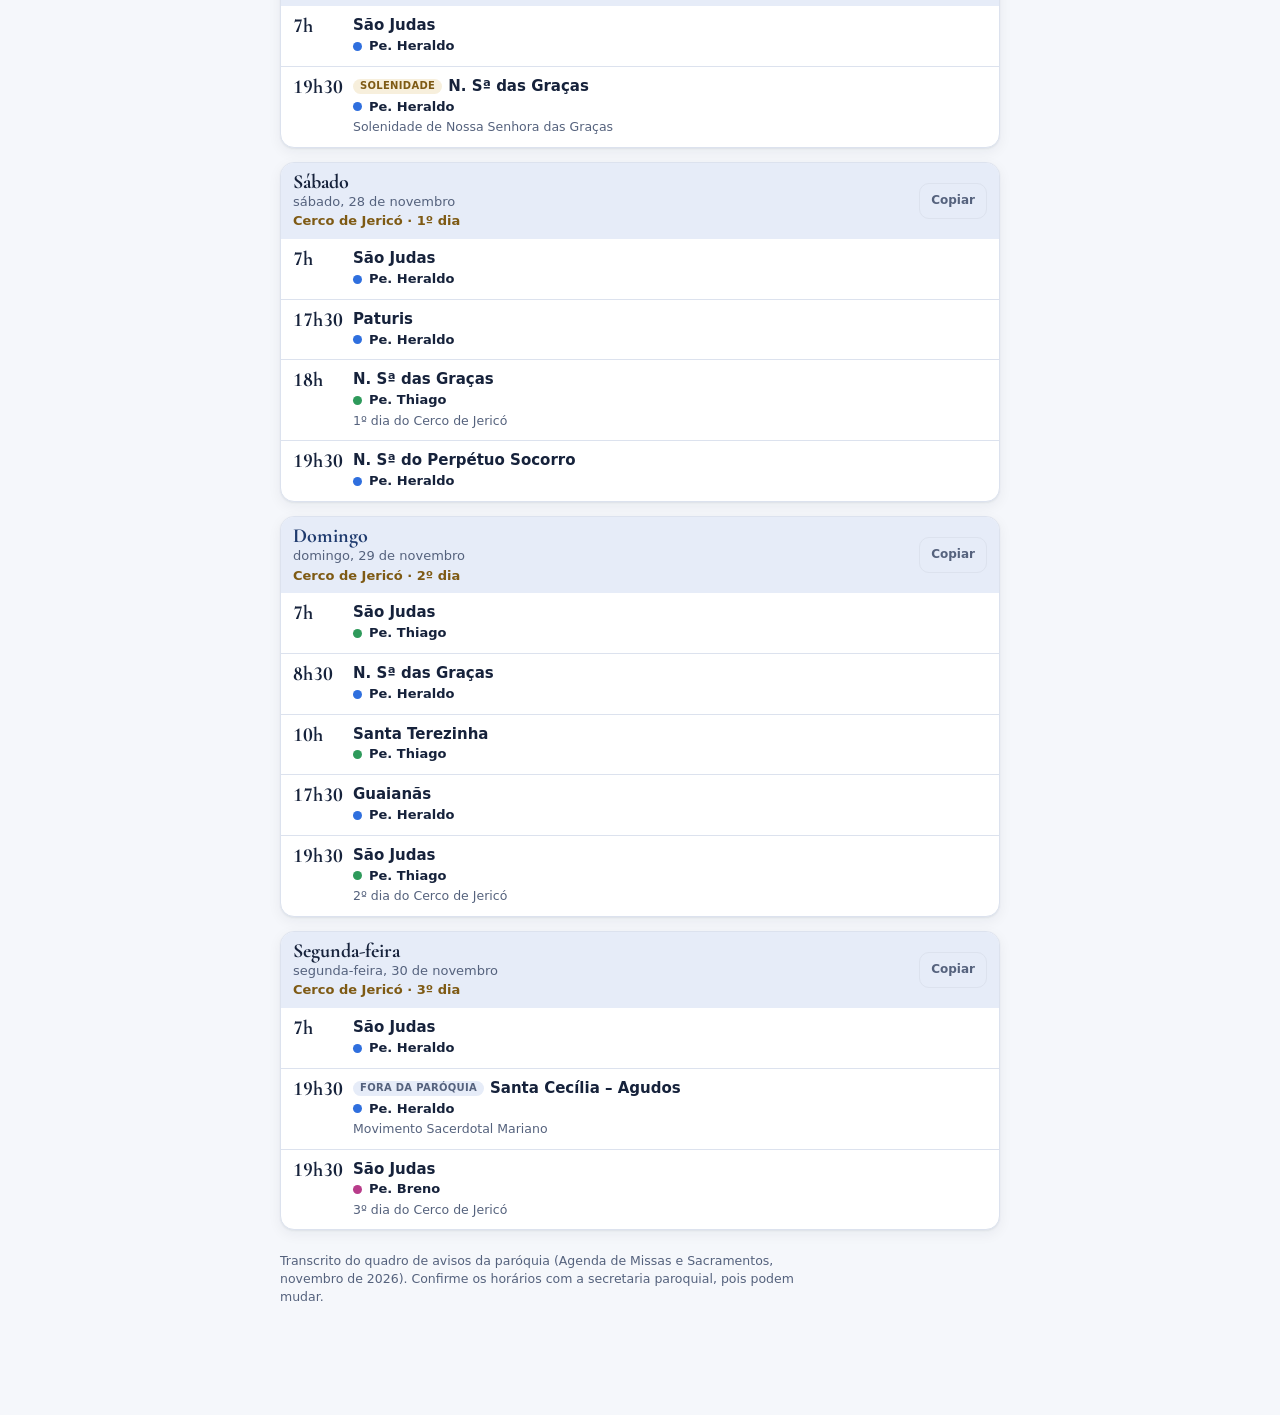
==== commit 21d14d8c: "Visual mais compacto, chips de padres sem corte e correção do escurecimento forçado Co-Authored-By: " ====
--- a/index.html
+++ b/index.html
@@ -11,6 +11,9 @@
 <meta property="og:locale" content="pt_BR">
 <meta property="og:title" content="Agenda de Missas · Paróquia São Judas Tadeu">
 <meta property="og:description" content="Horários de missas e sacramentos do mês: hoje, próxima celebração, calendário, comunidades e padres.">
+<meta name="color-scheme" content="light dark">
+<meta name="supported-color-schemes" content="light dark">
+<meta name="darkreader-lock">
 <meta name="theme-color" content="#1e3a6e">
 <link rel="icon" href="data:image/svg+xml,%3Csvg xmlns='http://www.w3.org/2000/svg' viewBox='0 0 64 64'%3E%3Ccircle cx='32' cy='32' r='29' fill='%231e3a6e' stroke='%23b8862b' stroke-width='4'/%3E%3Cpath d='M32 14v36M21 25h22' stroke='%23fff' stroke-width='5' stroke-linecap='round'/%3E%3C/svg%3E">
 <script src="theme.js"></script>
--- a/style.css
+++ b/style.css
@@ -7,7 +7,8 @@
  * Cores dos padres: variáveis --p-<letra> geradas pelo app.js a partir de data/config.json.
  */
 :root{
-  color-scheme:light;
+  /* declara suporte aos dois esquemas nos dois temas: impede o escurecimento forçado de navegadores (ex.: Samsung Internet) */
+  color-scheme:light dark;
   --bg:#f5f7fb; --fg:#16223b; --muted:#55627d; --surface:#ffffff; --surface2:#e6ecf8; --line:#dce2ee;
   --brand:#1e3a6e; --on-brand:#ffffff;
   --gold:#b8862b; --gold-text:#7e5a14; --gold-bg:#f7efdc;
@@ -25,7 +26,7 @@
 
 *{box-sizing:border-box}
 html{-webkit-text-size-adjust:100%}
-body{margin:0;background:var(--bg);color:var(--fg);font-family:var(--font-body);font-size:16px;line-height:1.5;
+body{margin:0;background:var(--bg);color:var(--fg);font-family:var(--font-body);font-size:15px;line-height:1.45;
   padding-left:max(16px,env(safe-area-inset-left,0px));padding-right:max(16px,env(safe-area-inset-right,0px));
   padding-top:env(safe-area-inset-top,0px);padding-bottom:96px}
 body::before{content:"";position:fixed;inset:0 0 auto;height:env(safe-area-inset-top,0px);background:var(--bg);z-index:30}
@@ -40,40 +41,40 @@
 
 /* tema */
 .themebtn{position:fixed;z-index:40;top:calc(10px + env(safe-area-inset-top,0px));right:max(12px,env(safe-area-inset-right,0px));
-  width:44px;height:44px;border-radius:50%;border:1px solid var(--line);background:var(--surface);box-shadow:var(--shadow);display:grid;place-items:center;padding:0}
-.themebtn svg{width:22px;height:22px;stroke:var(--fg);fill:none;stroke-width:1.8;stroke-linecap:round;stroke-linejoin:round}
+  width:38px;height:38px;border-radius:50%;border:1px solid var(--line);background:var(--surface);box-shadow:var(--shadow);display:grid;place-items:center;padding:0}
+.themebtn svg{width:19px;height:19px;stroke:var(--fg);fill:none;stroke-width:1.8;stroke-linecap:round;stroke-linejoin:round}
 :root[data-theme="light"] .themebtn .sun,:root[data-theme="dark"] .themebtn .moon{display:none}
 
 /* cabeçalho */
-.top{display:flex;align-items:center;gap:14px;padding:16px 56px 8px 0}
-.top h1{margin:0;font-size:30px;font-weight:700;line-height:1;white-space:nowrap}
-.parish{font-size:11px;letter-spacing:.1em;text-transform:uppercase;color:var(--gold-text);font-weight:700;margin-bottom:3px}
-.medallion{width:56px;height:56px;border-radius:50%;display:grid;place-items:center;flex:none;
+.top{display:flex;align-items:center;gap:12px;padding:14px 52px 6px 0}
+.top h1{margin:0;font-size:25px;font-weight:700;line-height:1;white-space:nowrap}
+.parish{font-size:10px;letter-spacing:.1em;text-transform:uppercase;color:var(--gold-text);font-weight:700;margin-bottom:3px}
+.medallion{width:46px;height:46px;border-radius:50%;display:grid;place-items:center;flex:none;
   background:radial-gradient(circle at 30% 25%,color-mix(in srgb,var(--brand),white 22%),var(--brand) 70%);
-  color:var(--on-brand);font-family:var(--font-display);font-weight:700;font-size:22px;letter-spacing:.02em;
-  box-shadow:0 0 0 3px var(--bg),0 0 0 5px var(--gold),var(--shadow);margin-left:5px}
+  color:var(--on-brand);font-family:var(--font-display);font-weight:700;font-size:18px;letter-spacing:.02em;
+  box-shadow:0 0 0 2px var(--bg),0 0 0 3.5px var(--gold),var(--shadow);margin-left:4px}
 .cross-rule{display:flex;align-items:center;gap:.75rem;color:var(--gold);margin:12px 0 2px}
 .cross-rule::before,.cross-rule::after{content:"";flex:1;height:1px;background:currentColor;opacity:.55}
 
 /* seletor de mês */
 .monthnav{display:flex;align-items:center;gap:10px;margin-top:10px}
-.mlabel{flex:1;text-align:center;font-family:var(--font-display);font-size:28px;font-weight:700;line-height:1.1}
+.mlabel{flex:1;text-align:center;font-family:var(--font-display);font-size:23px;font-weight:700;line-height:1.1}
 .mlabel::first-letter{text-transform:uppercase}
-.monthnav .iconbtn{width:44px;height:44px;padding:0;font-size:26px;line-height:1}
+.monthnav .iconbtn{width:38px;height:38px;min-height:38px;padding:0;font-size:22px;line-height:1}
 .iconbtn:disabled{opacity:.35;cursor:default}
-.aviso{margin-top:10px;padding:10px 14px;border-radius:12px;background:var(--gold-bg);color:var(--gold-text);
-  border:1px solid color-mix(in srgb,var(--gold) 45%,transparent);font-weight:600;font-size:15px}
+.aviso{margin-top:10px;padding:8px 12px;border-radius:10px;background:var(--gold-bg);color:var(--gold-text);
+  border:1px solid color-mix(in srgb,var(--gold) 45%,transparent);font-weight:600;font-size:13px}
 .aviso[hidden]{display:none}
 
-.iconbtn{border:1px solid var(--line);background:var(--surface);border-radius:999px;padding:7px 14px;font-size:14px;font-weight:600;min-height:44px}
+.iconbtn{border:1px solid var(--line);background:var(--surface);border-radius:999px;padding:6px 13px;font-size:13px;font-weight:600;min-height:38px}
 .iconbtn:hover:not(:disabled){border-color:var(--brand)}
 
 /* filtros */
-.fbar{position:sticky;top:env(safe-area-inset-top,0px);z-index:20;background:var(--bg);padding-block:8px;padding-right:56px;display:flex;gap:8px;align-items:center}
+.fbar{position:sticky;top:env(safe-area-inset-top,0px);z-index:20;background:var(--bg);padding-block:8px;padding-right:50px;display:flex;gap:8px;align-items:center}
 .fbar[hidden]{display:none}
-.fbar .scroll{flex:1;min-width:0;display:flex;gap:6px;overflow-x:auto;scrollbar-width:none;padding-block:2px}
+.fbar .scroll{flex:1;min-width:0;display:flex;gap:6px;overflow-x:auto;scrollbar-width:none;padding-block:2px;padding-right:28px;-webkit-mask-image:linear-gradient(90deg,#000 calc(100% - 28px),transparent);mask-image:linear-gradient(90deg,#000 calc(100% - 28px),transparent)}
 .fbar .scroll::-webkit-scrollbar{display:none}
-.chip{display:inline-flex;align-items:center;gap:7px;border:1px solid var(--line);background:var(--surface2);border-radius:999px;padding:8px 13px;font-size:14px;font-weight:600;white-space:nowrap;min-height:44px}
+.chip{display:inline-flex;align-items:center;gap:6px;border:1px solid var(--line);background:var(--surface2);border-radius:999px;padding:5px 11px;font-size:13px;font-weight:600;white-space:nowrap;min-height:36px}
 .chip:hover{border-color:var(--brand)}
 .chip[aria-pressed="true"]{background:var(--brand);border-color:var(--brand);color:var(--on-brand)}
 .chip .dot{box-shadow:0 0 0 2px var(--surface)}
@@ -83,58 +84,58 @@
 .panel.open{display:flex}
 .panel h3{margin:0 0 8px;font-family:var(--font-body);font-size:12px;letter-spacing:.12em;text-transform:uppercase;color:var(--muted)}
 .chips{display:flex;flex-wrap:wrap;gap:6px}
-.field{width:100%;border:1px solid var(--line);background:var(--bg);border-radius:12px;padding:10px 12px;min-height:44px;font-size:16px}
+.field{width:100%;border:1px solid var(--line);background:var(--bg);border-radius:10px;padding:8px 12px;min-height:40px;font-size:16px}
 .field:focus{border-color:var(--brand)}
 .linkbtn{background:none;border:0;color:var(--brand);font-weight:700;padding:8px 0;text-align:left;text-decoration:underline;text-underline-offset:3px}
 .linkbtn[hidden]{display:none}
-.dot{width:10px;height:10px;border-radius:50%;background:var(--p-X,#7b8798);display:inline-block;flex:none}
+.dot{width:9px;height:9px;border-radius:50%;background:var(--p-X,#7b8798);display:inline-block;flex:none}
 
 /* próxima celebração */
-.next{background:var(--brand);color:var(--on-brand);border-radius:18px;padding:16px 18px;box-shadow:0 0 0 1px var(--gold) inset,var(--shadow);margin-top:6px}
-.next .lbl{font-size:12px;letter-spacing:.12em;text-transform:uppercase;font-weight:700;opacity:.9;display:flex;justify-content:space-between;gap:8px}
-.next .when{font-family:var(--font-display);font-size:36px;font-weight:700;line-height:1.05;margin-top:4px}
-.next .where{margin-top:4px;font-weight:600;font-size:17px}
-.next .who{margin-top:8px;display:flex;align-items:center;gap:8px;font-size:15px;font-weight:600}
+.next{background:var(--brand);color:var(--on-brand);border-radius:16px;padding:14px 16px;box-shadow:0 0 0 1px var(--gold) inset,var(--shadow);margin-top:6px}
+.next .lbl{font-size:11px;letter-spacing:.12em;text-transform:uppercase;font-weight:700;opacity:.9;display:flex;justify-content:space-between;gap:8px}
+.next .when{font-family:var(--font-display);font-size:30px;font-weight:700;line-height:1.05;margin-top:4px}
+.next .where{margin-top:3px;font-weight:600;font-size:15px}
+.next .who{margin-top:8px;display:flex;align-items:center;gap:8px;font-size:14px;font-weight:600}
 .next .who .dot{background:var(--on-brand)}
-.next .obs{margin-top:2px;font-size:14px;opacity:.92}
+.next .obs{margin-top:2px;font-size:13px;opacity:.92}
 .next.empty{background:var(--surface);color:var(--fg);box-shadow:var(--shadow);border:1px solid var(--line)}
 
 /* datas especiais */
 .feast{display:flex;gap:8px;overflow-x:auto;scrollbar-width:none;margin:12px -16px 0;padding:2px 16px}
 .feast::-webkit-scrollbar{display:none}
-.feast button{flex:none;display:flex;flex-direction:column;align-items:flex-start;gap:1px;text-align:left;background:var(--gold-bg);border:1px solid color-mix(in srgb,var(--gold) 40%,transparent);border-radius:12px;padding:8px 12px;max-width:240px}
-.feast .d{font-size:11px;font-weight:700;letter-spacing:.08em;text-transform:uppercase;color:var(--gold-text)}
-.feast .t{font-weight:600;font-size:14px;line-height:1.2}
+.feast button{flex:none;display:flex;flex-direction:column;align-items:flex-start;gap:1px;text-align:left;background:var(--gold-bg);border:1px solid color-mix(in srgb,var(--gold) 40%,transparent);border-radius:12px;padding:7px 11px;max-width:220px}
+.feast .d{font-size:10px;font-weight:700;letter-spacing:.08em;text-transform:uppercase;color:var(--gold-text)}
+.feast .t{font-weight:600;font-size:13px;line-height:1.2}
 
 /* seções e dias */
-.sec{display:flex;justify-content:space-between;align-items:baseline;gap:10px;margin:22px 0 10px}
-.sec h2{margin:0;font-family:var(--font-body);font-size:12px;letter-spacing:.14em;text-transform:uppercase;color:var(--muted);font-weight:700}
-.sec span{font-size:14px;color:var(--muted)}
+.sec{display:flex;justify-content:space-between;align-items:baseline;gap:10px;margin:18px 0 8px}
+.sec h2{margin:0;font-family:var(--font-body);font-size:11px;letter-spacing:.14em;text-transform:uppercase;color:var(--muted);font-weight:700}
+.sec span{font-size:13px;color:var(--muted)}
 .day{margin-bottom:14px;scroll-margin-top:70px}
-.dcard{background:var(--surface);border:1px solid var(--line);border-radius:16px;overflow:hidden;min-width:0;box-shadow:var(--shadow)}
-.dhead{display:flex;justify-content:space-between;align-items:center;gap:10px;padding:10px 14px;background:var(--surface2)}
+.dcard{background:var(--surface);border:1px solid var(--line);border-radius:14px;overflow:hidden;min-width:0;box-shadow:var(--shadow)}
+.dhead{display:flex;justify-content:space-between;align-items:center;gap:10px;padding:8px 12px;background:var(--surface2)}
 .dhead .t{min-width:0}
-.dhead .rel{font-family:var(--font-display);font-size:24px;font-weight:700;line-height:1.1}
-.dhead .dt{font-size:14px;color:var(--muted)}
-.dhead .sp{display:block;color:var(--gold-text);font-weight:700;font-size:14px;margin-top:1px}
+.dhead .rel{font-family:var(--font-display);font-size:20px;font-weight:700;line-height:1.1}
+.dhead .dt{font-size:13px;color:var(--muted)}
+.dhead .sp{display:block;color:var(--gold-text);font-weight:700;font-size:13px;margin-top:1px}
 .day.sun .rel{color:var(--brand)}
 .day.today .dcard{border-color:var(--gold)}
 .day.today .dhead{background:var(--brand);color:var(--on-brand)}
 .day.today .dhead .dt,.day.today .dhead .sp{color:inherit;opacity:.92}
-.day.today .dhead .rel{font-size:32px;color:inherit}
+.day.today .dhead .rel{font-size:26px;color:inherit}
 .day.today .copy{border-color:color-mix(in srgb,var(--on-brand) 55%,transparent);color:inherit}
 .actions{display:flex;gap:6px;flex:none}
-.copy{flex:none;background:none;border:1px solid var(--line);border-radius:10px;padding:6px 12px;font-size:13px;font-weight:600;color:var(--muted);min-height:44px}
-.item{display:grid;grid-template-columns:58px minmax(0,1fr);gap:12px;padding:12px 14px;border-top:1px solid var(--line);align-items:start}
+.copy{flex:none;background:none;border:1px solid var(--line);border-radius:10px;padding:5px 11px;font-size:12px;font-weight:600;color:var(--muted);min-height:36px}
+.item{display:grid;grid-template-columns:50px minmax(0,1fr);gap:10px;padding:10px 12px;border-top:1px solid var(--line);align-items:start}
 .dhead + .item{border-top:0}
-.item .h{font-family:var(--font-display);font-weight:700;font-size:24px;line-height:1;font-variant-numeric:lining-nums tabular-nums;font-feature-settings:"lnum" 1,"tnum" 1}
-.item .loc{font-weight:600;font-size:17px;line-height:1.25}
-.item .sub{display:flex;align-items:center;gap:7px;flex-wrap:wrap;margin-top:3px;font-size:15px;color:var(--muted)}
+.item .h{font-family:var(--font-display);font-weight:700;font-size:20px;line-height:1;font-variant-numeric:lining-nums tabular-nums;font-feature-settings:"lnum" 1,"tnum" 1}
+.item .loc{font-weight:600;font-size:15px;line-height:1.25}
+.item .sub{display:flex;align-items:center;gap:7px;flex-wrap:wrap;margin-top:2px;font-size:13px;color:var(--muted)}
 .item .sub b{color:var(--fg);font-weight:600}
-.item .obs{display:block;font-size:14px;color:var(--muted);margin-top:2px}
+.item .obs{display:block;font-size:12.5px;color:var(--muted);margin-top:2px}
 .item.past{opacity:.72}
 .item.next-it{background:color-mix(in srgb,var(--brand) 9%,var(--surface))}
-.tag{display:inline-block;font-size:11px;font-weight:700;padding:2px 8px;border-radius:999px;margin-right:6px;letter-spacing:.03em;vertical-align:middle;text-transform:uppercase}
+.tag{display:inline-block;font-size:10px;font-weight:700;padding:1px 7px;border-radius:999px;margin-right:6px;letter-spacing:.03em;vertical-align:middle;text-transform:uppercase}
 .tag.sol{background:var(--gold-bg);color:var(--gold-text)}
 .tag.sac{background:color-mix(in srgb,var(--brand) 16%,transparent);color:var(--brand)}
 .tag.out{background:var(--surface2);color:var(--muted)}
@@ -145,9 +146,9 @@
 /* calendário */
 .cal{display:grid;grid-template-columns:repeat(7,minmax(0,1fr));gap:4px;margin-top:6px}
 .cal .wh{font-size:11px;font-weight:700;letter-spacing:.08em;text-transform:uppercase;color:var(--muted);text-align:center;padding-bottom:2px}
-.cell{aspect-ratio:1/1.05;min-height:50px;border:1px solid var(--line);background:var(--surface);border-radius:10px;padding:4px;display:flex;flex-direction:column;justify-content:space-between;text-align:left;min-width:0}
+.cell{aspect-ratio:1/1.05;min-height:46px;border:1px solid var(--line);background:var(--surface);border-radius:10px;padding:4px;display:flex;flex-direction:column;justify-content:space-between;text-align:left;min-width:0}
 .cell.blank{visibility:hidden}
-.cell .num{font-family:var(--font-display);font-weight:700;font-size:19px;line-height:1}
+.cell .num{font-family:var(--font-display);font-weight:700;font-size:17px;line-height:1}
 .cell .dots{display:flex;flex-wrap:wrap;gap:2px}
 .cell .dots .dot{width:5px;height:5px}
 .cell.dim{opacity:.45}
@@ -157,19 +158,19 @@
 .cell .star{color:var(--gold-text);font-size:12px;font-weight:700;line-height:1}
 .cell.sel .star{color:inherit}
 .cellrow{display:flex;justify-content:space-between;align-items:flex-start}
-.legend{display:flex;flex-wrap:wrap;gap:6px 14px;margin:12px 0 4px;color:var(--muted);font-size:14px}
+.legend{display:flex;flex-wrap:wrap;gap:6px 14px;margin:12px 0 4px;color:var(--muted);font-size:13px}
 .legend span{display:inline-flex;align-items:center;gap:6px}
-.detail h3{font-size:28px;margin:18px 0 10px}
+.detail h3{font-size:23px;margin:18px 0 10px}
 
 /* comunidades e padres */
 .cards{display:grid;grid-template-columns:repeat(auto-fill,minmax(min(100%,300px),1fr));gap:14px;margin-top:8px}
-.card{background:var(--surface);border:1px solid var(--line);border-radius:16px;padding:16px;display:flex;flex-direction:column;gap:12px;min-width:0;box-shadow:var(--shadow)}
-.card h3{font-size:26px;line-height:1.1;margin:0}
+.card{background:var(--surface);border:1px solid var(--line);border-radius:16px;padding:14px;display:flex;flex-direction:column;gap:11px;min-width:0;box-shadow:var(--shadow)}
+.card h3{font-size:22px;line-height:1.1;margin:0}
 .card .sub{color:var(--muted);font-size:14px;margin-top:2px}
-.big{font-family:var(--font-display);font-size:44px;font-weight:700;line-height:1}
+.big{font-family:var(--font-display);font-size:36px;font-weight:700;line-height:1}
 .big small{font-family:var(--font-body);font-size:14px;font-weight:500;color:var(--muted);margin-left:6px}
 .patterns{display:flex;flex-wrap:wrap;gap:6px}
-.pat{font-size:14px;padding:4px 10px;border-radius:8px;background:var(--surface2);font-variant-numeric:tabular-nums}
+.pat{font-size:13px;padding:4px 10px;border-radius:8px;background:var(--surface2);font-variant-numeric:tabular-nums}
 .pat b{font-weight:700}
 .pat.once{background:none;border:1px dashed var(--line);color:var(--muted)}
 .bar{display:flex;height:10px;border-radius:99px;overflow:hidden;background:var(--surface2)}
@@ -180,22 +181,23 @@
 .strip i.sun{outline:1px solid var(--muted);outline-offset:-1px}
 .kv{display:flex;flex-wrap:wrap;gap:6px 14px;font-size:14px;color:var(--muted)}
 .kv b{color:var(--fg);font-variant-numeric:tabular-nums}
-.pagetitle{font-size:34px;font-weight:700;margin:14px 0 2px}
-.note{margin-top:24px;color:var(--muted);font-size:14px;max-width:70ch}
+.pagetitle{font-size:28px;font-weight:700;margin:14px 0 2px}
+.note{margin-top:22px;color:var(--muted);font-size:12.5px;max-width:70ch}
 
 /* navegação inferior */
 .nav{position:fixed;left:0;right:0;bottom:0;z-index:25;background:var(--surface);border-top:1px solid var(--line);display:flex;justify-content:center;
   padding:6px max(8px,env(safe-area-inset-right,0px)) calc(6px + env(safe-area-inset-bottom,0px)) max(8px,env(safe-area-inset-left,0px))}
 .nav .in{display:grid;grid-template-columns:repeat(4,1fr);gap:4px;width:100%;max-width:720px}
-.tab{background:none;border:0;border-radius:12px;padding:6px 4px;display:flex;flex-direction:column;align-items:center;gap:2px;font-size:12px;font-weight:600;color:var(--muted);min-height:50px}
-.tab svg{width:24px;height:24px;stroke:currentColor;fill:none;stroke-width:1.8;stroke-linecap:round;stroke-linejoin:round}
+.tab{background:none;border:0;border-radius:12px;padding:5px 4px;display:flex;flex-direction:column;align-items:center;gap:1px;font-size:11px;font-weight:600;color:var(--muted);min-height:46px}
+.tab svg{width:21px;height:21px;stroke:currentColor;fill:none;stroke-width:1.8;stroke-linecap:round;stroke-linejoin:round}
 .tab[aria-selected="true"]{color:var(--brand);background:color-mix(in srgb,var(--brand) 12%,transparent)}
 
 .toast{position:fixed;left:50%;bottom:calc(84px + env(safe-area-inset-bottom,0px));transform:translateX(-50%) translateY(20px);background:var(--fg);color:var(--bg);padding:10px 18px;border-radius:999px;font-weight:600;opacity:0;pointer-events:none;transition:.25s;z-index:40}
 .toast.show{opacity:1;transform:translateX(-50%)}
 
 @media (min-width:700px){
-  .next .when{font-size:44px}
+  body{font-size:16px}
+  .next .when{font-size:36px}
   .cell{min-height:70px;padding:7px 8px}
   .cell .num{font-size:22px}
   .cell .dots .dot{width:7px;height:7px}
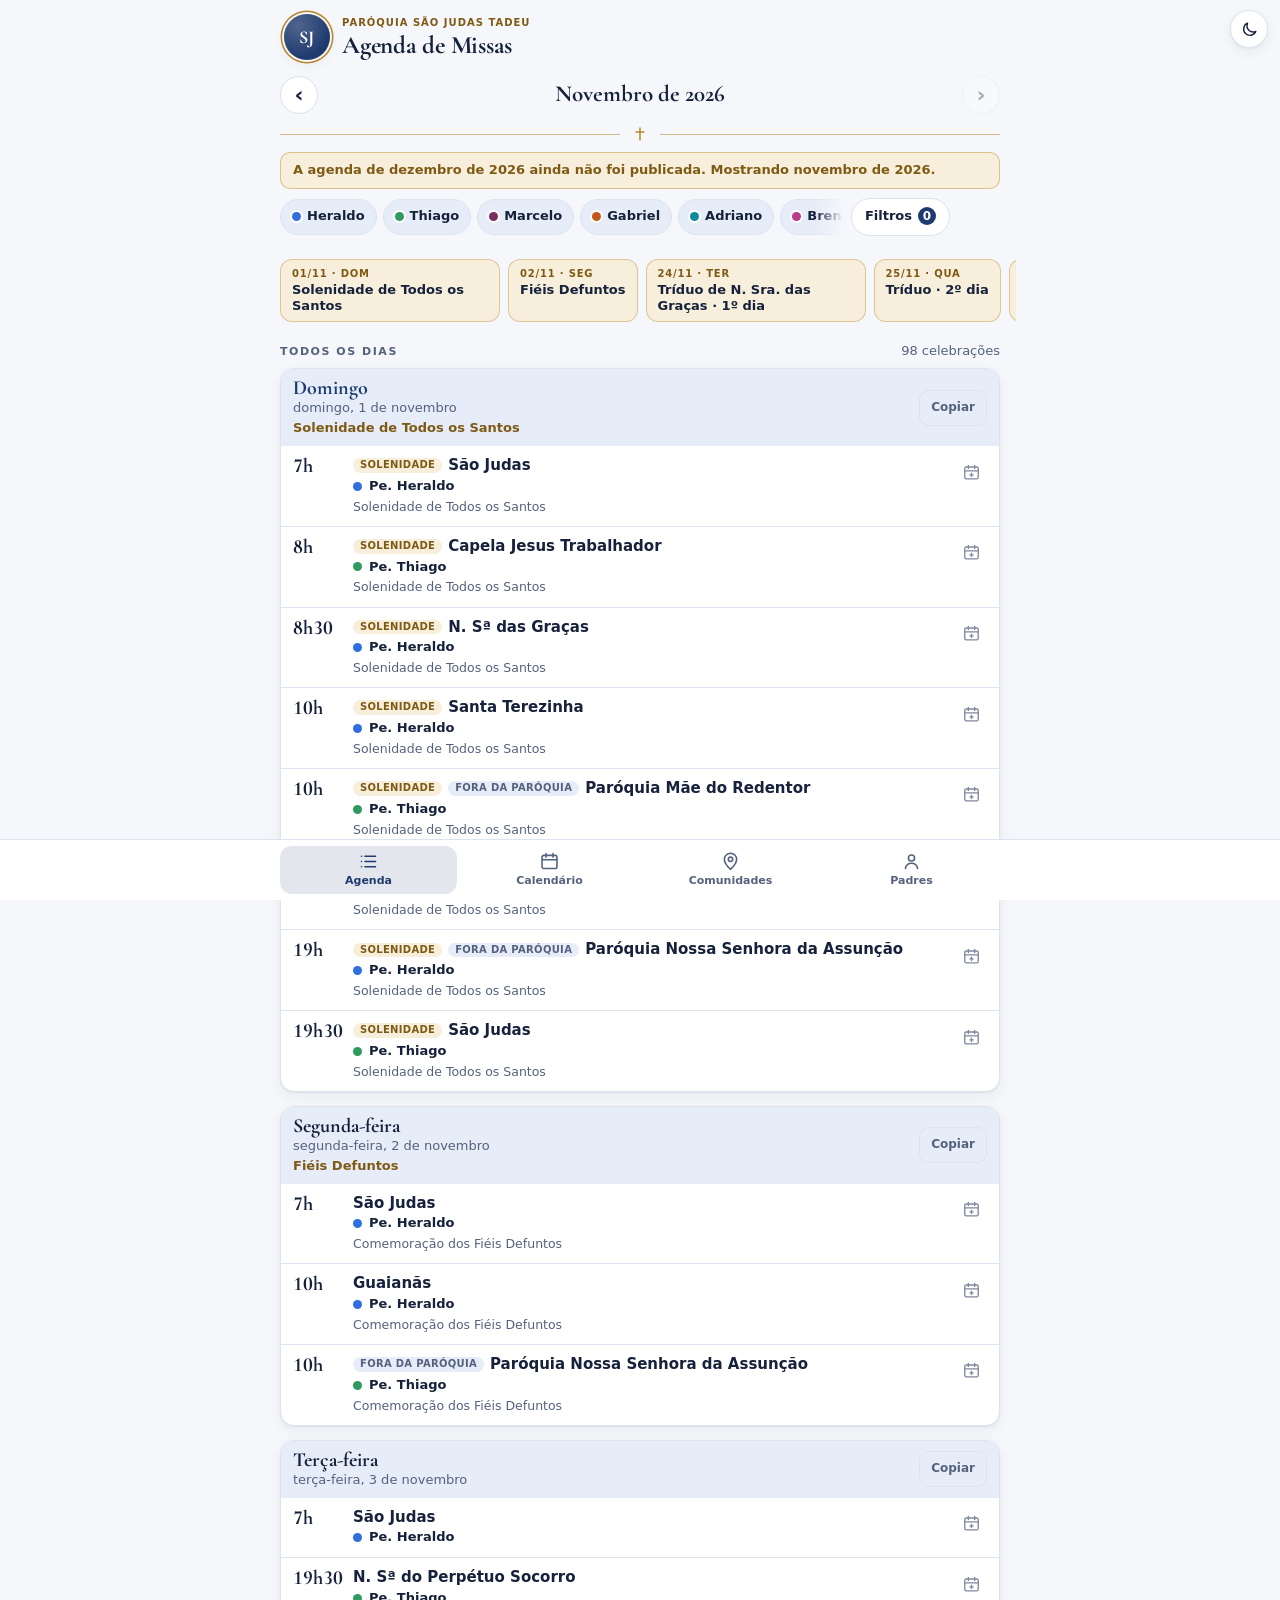
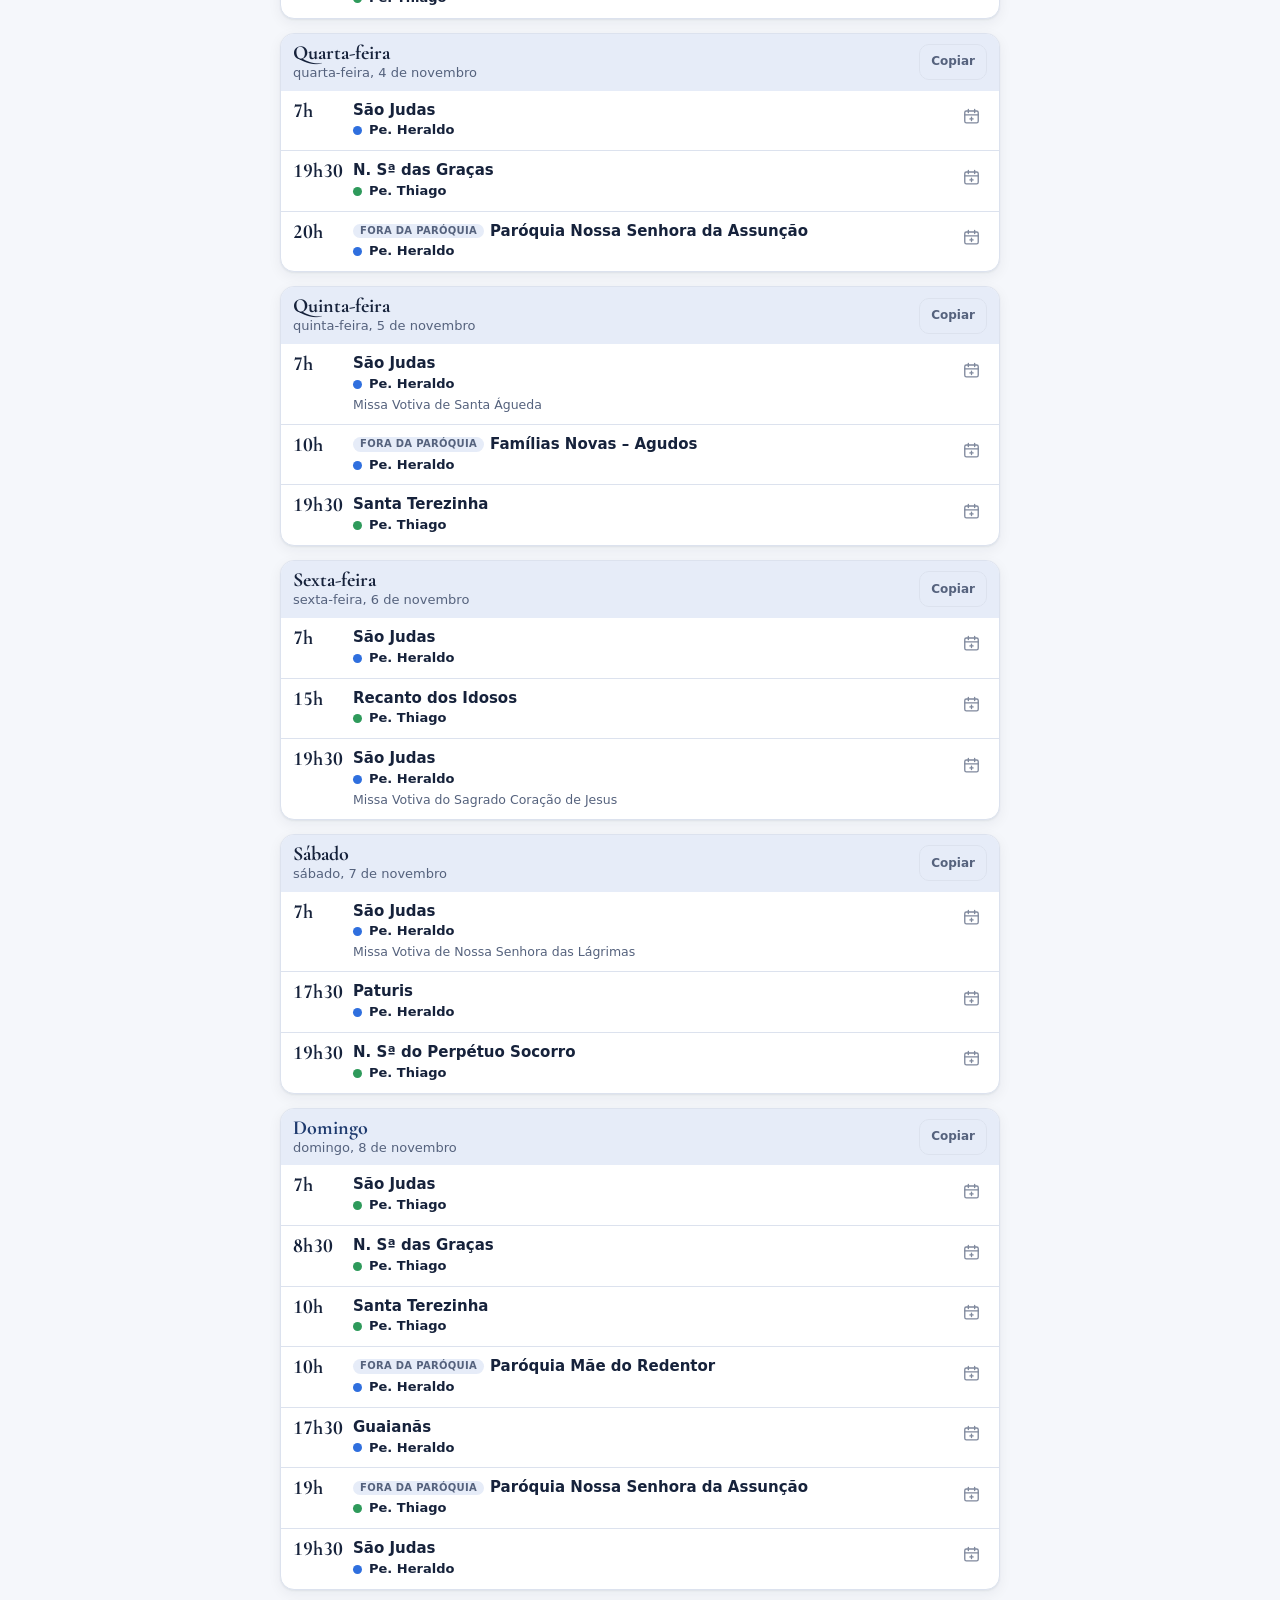
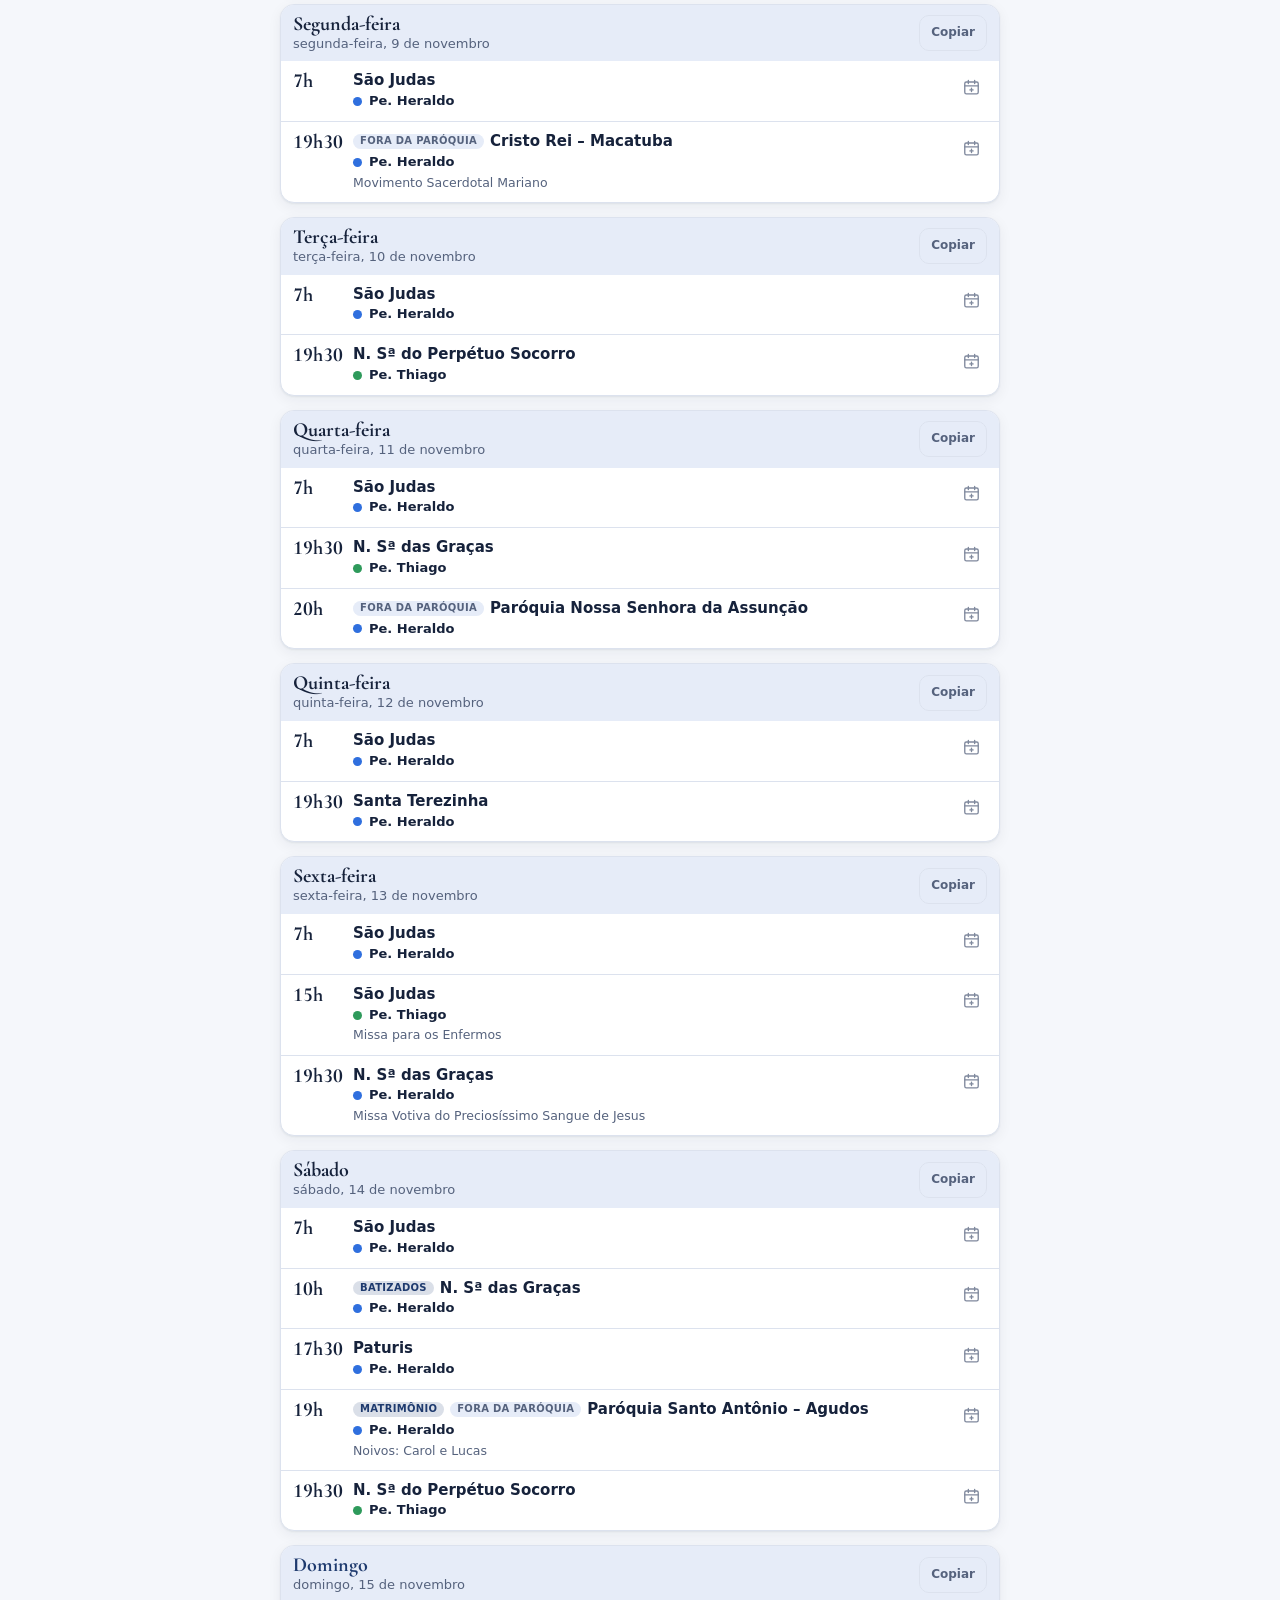
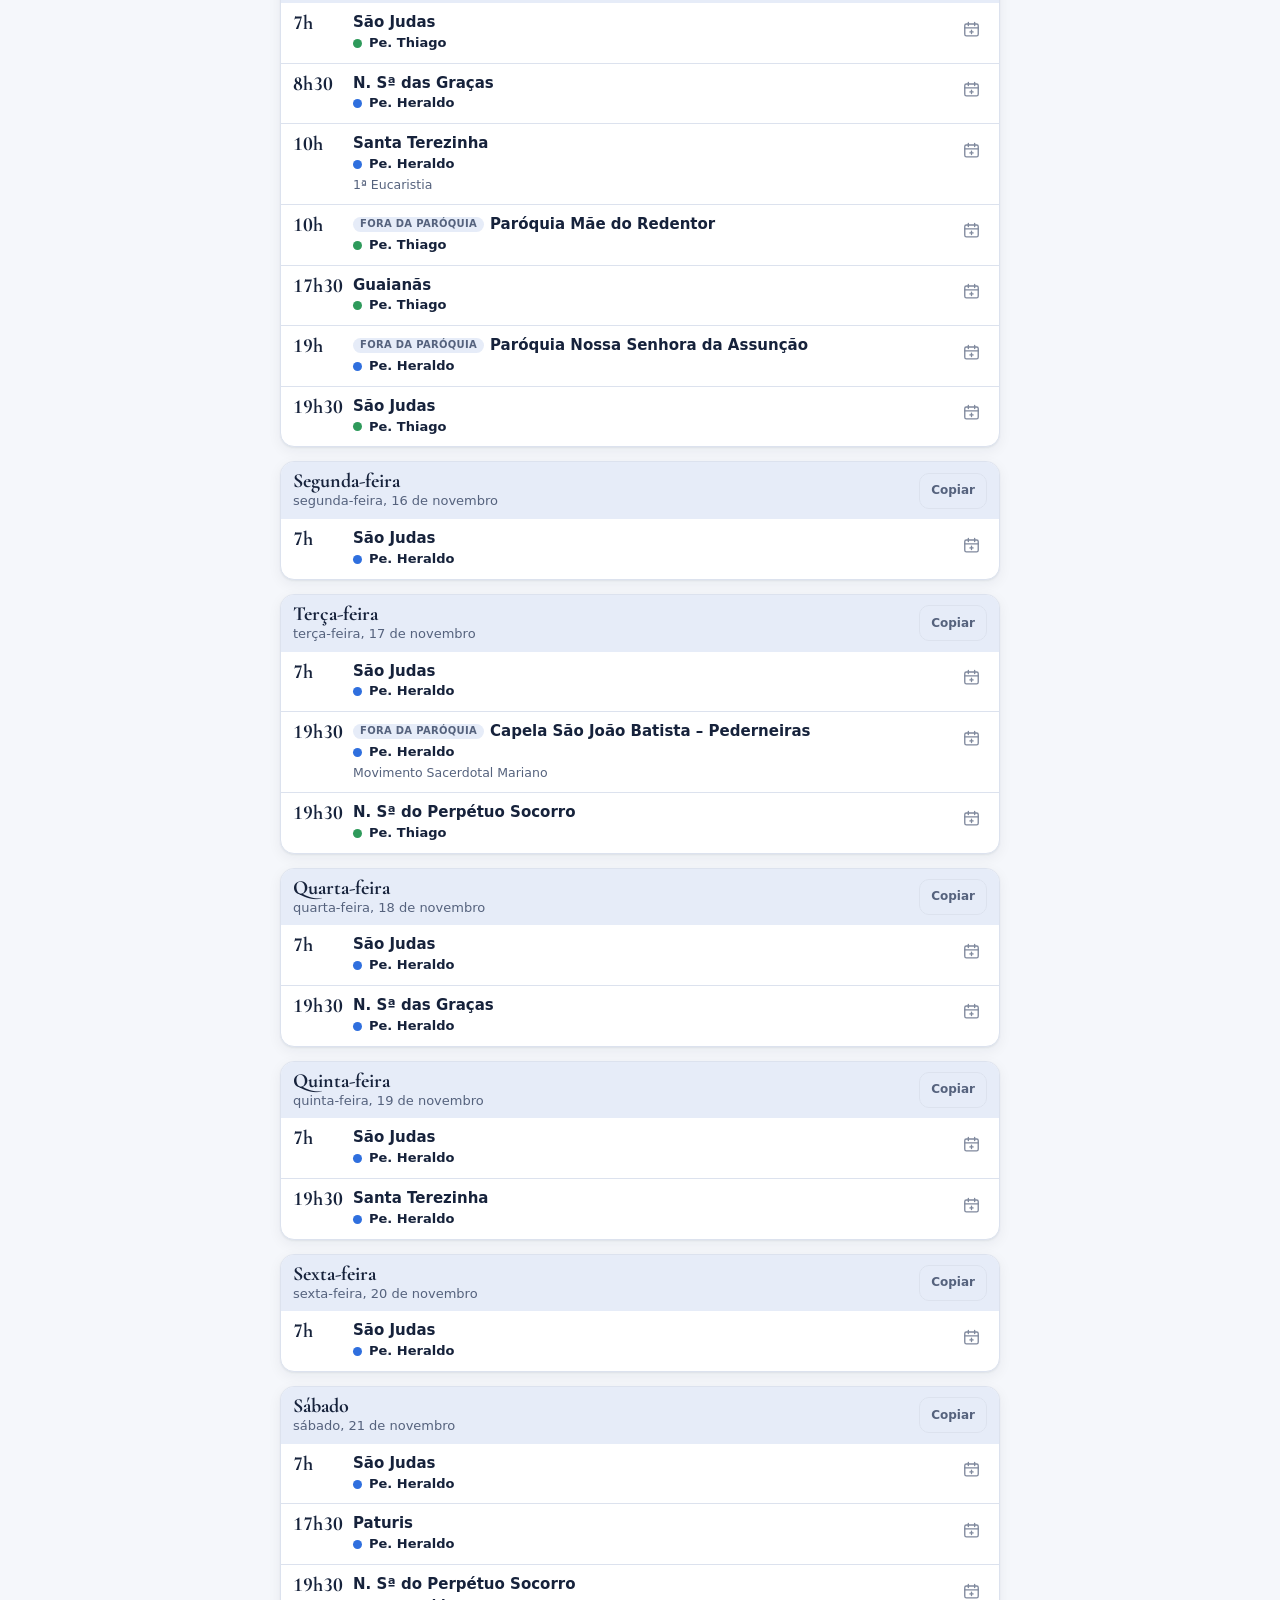
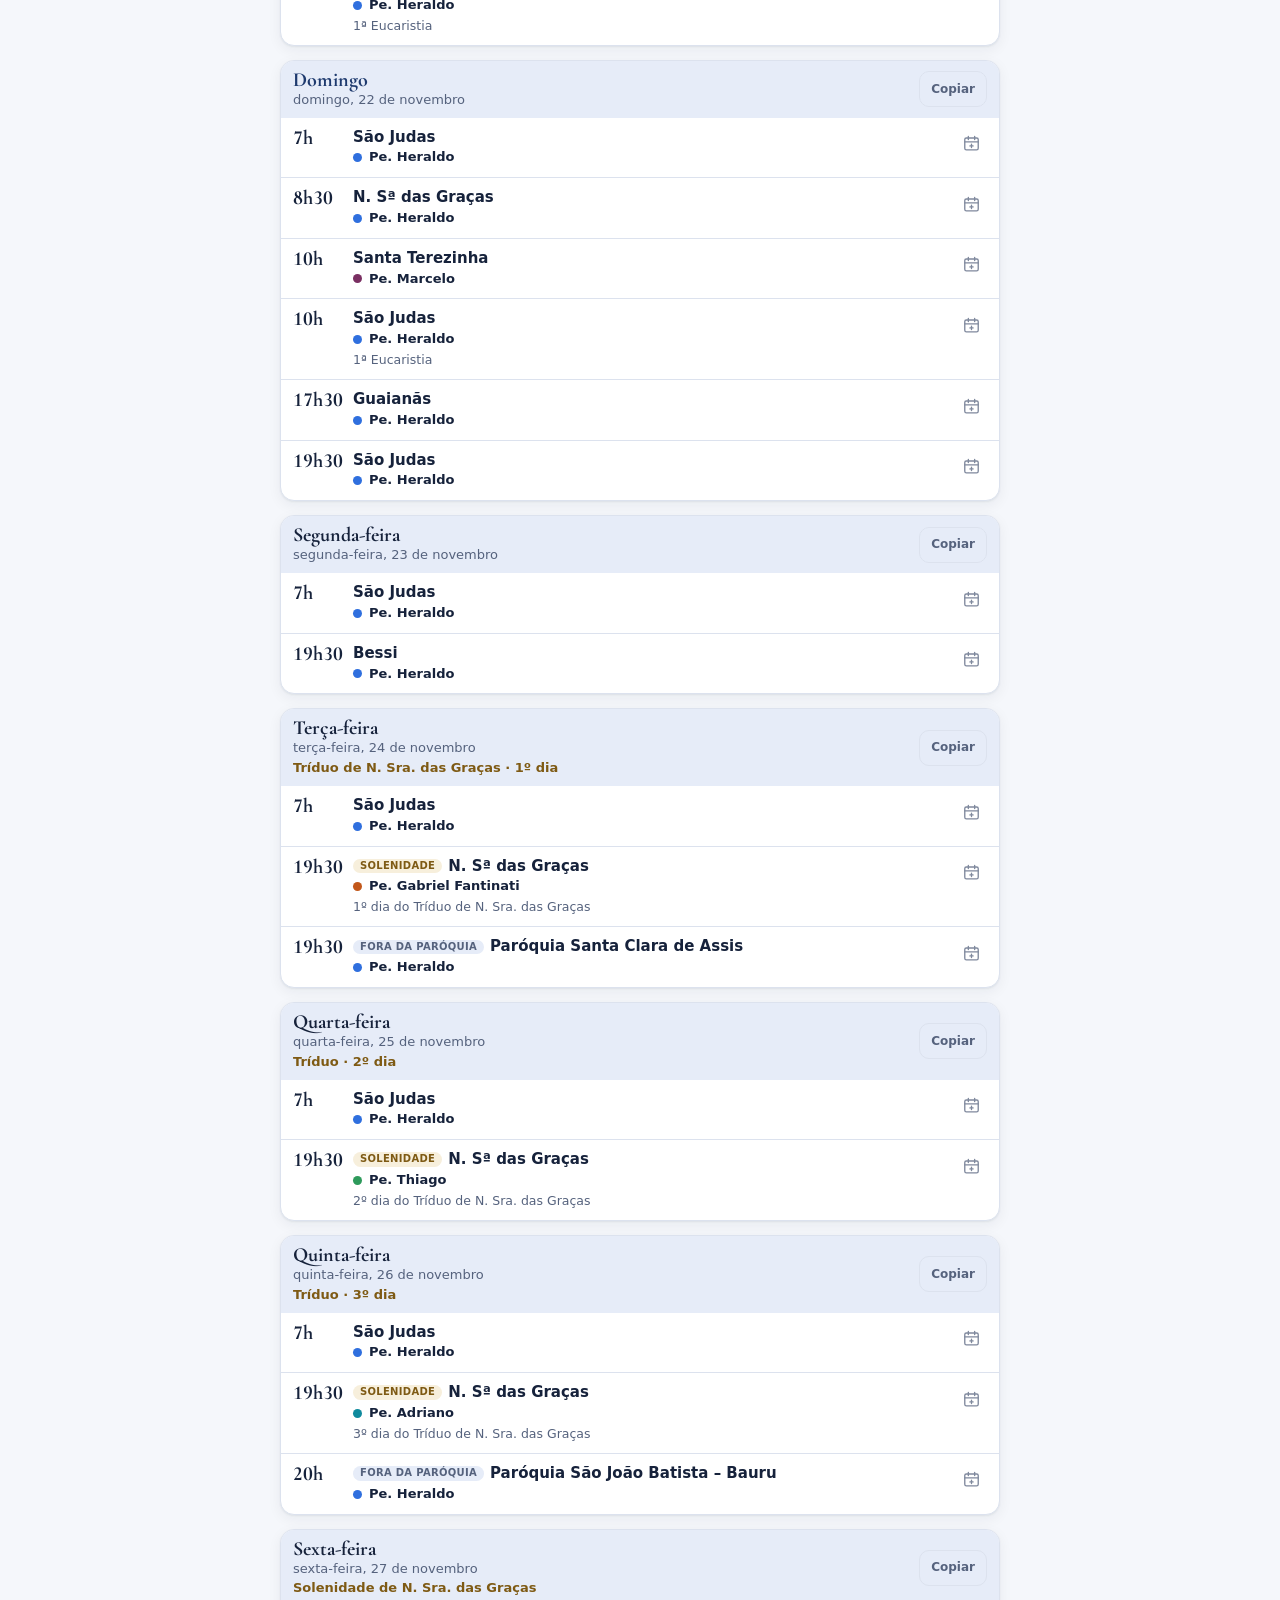
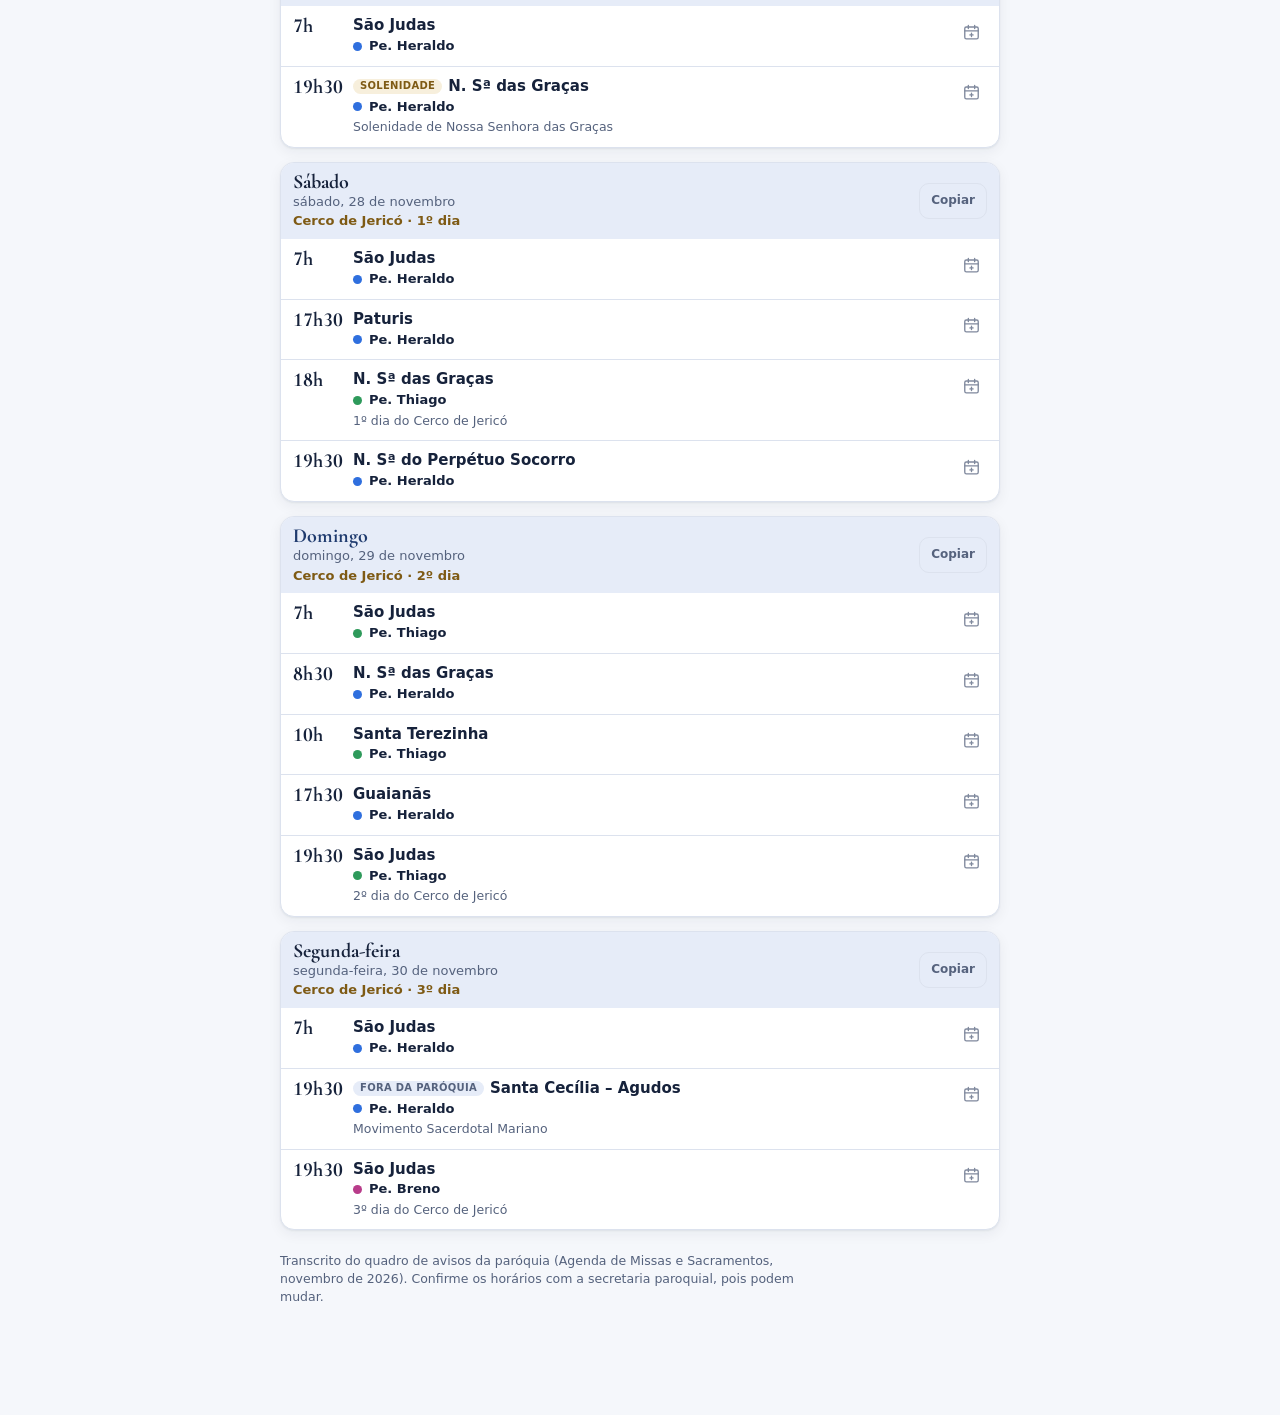
==== commit 98e6b844: "Localização das comunidades e botão Adicionar à agenda (Google Agenda, .ics e mapa) Co-Authored-By: " ====
--- a/index.html
+++ b/index.html
@@ -11,8 +11,8 @@
 <meta property="og:locale" content="pt_BR">
 <meta property="og:title" content="Agenda de Missas · Paróquia São Judas Tadeu">
 <meta property="og:description" content="Horários de missas e sacramentos do mês: hoje, próxima celebração, calendário, comunidades e padres.">
-<meta name="color-scheme" content="light dark">
-<meta name="supported-color-schemes" content="light dark">
+<meta name="color-scheme" content="only light">
+<meta name="supported-color-schemes" content="light">
 <meta name="darkreader-lock">
 <meta name="theme-color" content="#1e3a6e">
 <link rel="icon" href="data:image/svg+xml,%3Csvg xmlns='http://www.w3.org/2000/svg' viewBox='0 0 64 64'%3E%3Ccircle cx='32' cy='32' r='29' fill='%231e3a6e' stroke='%23b8862b' stroke-width='4'/%3E%3Cpath d='M32 14v36M21 25h22' stroke='%23fff' stroke-width='5' stroke-linecap='round'/%3E%3C/svg%3E">
@@ -68,6 +68,18 @@
     <button class="tab" role="tab" id="tab-pad" aria-controls="view" data-v="pad"><svg viewBox="0 0 24 24"><circle cx="12" cy="8" r="3.5"/><path d="M5 20c.8-4 3.6-6 7-6s6.2 2 7 6"/></svg>Padres</button>
   </div>
 </nav>
+<div class="sheet" id="sheet" hidden>
+  <div class="backdrop" data-close></div>
+  <div class="box" role="dialog" aria-modal="true" aria-labelledby="sheetTitle">
+    <h2 id="sheetTitle"></h2>
+    <p class="when" id="sheetWhen"></p>
+    <p class="where" id="sheetWhere"></p>
+    <a class="opt" id="sheetGoogle" target="_blank" rel="noopener noreferrer">Google Agenda</a>
+    <button class="opt" id="sheetIcs" type="button">Outras agendas (arquivo .ics)</button>
+    <a class="opt" id="sheetMap" target="_blank" rel="noopener noreferrer">Ver no mapa</a>
+    <button class="linkbtn" type="button" data-close>Fechar</button>
+  </div>
+</div>
 <div class="toast" id="toast" role="status"></div>
 <script src="app.js"></script>
 </body>
--- a/style.css
+++ b/style.css
@@ -7,8 +7,8 @@
  * Cores dos padres: variáveis --p-<letra> geradas pelo app.js a partir de data/config.json.
  */
 :root{
-  /* declara suporte aos dois esquemas nos dois temas: impede o escurecimento forçado de navegadores (ex.: Samsung Internet) */
-  color-scheme:light dark;
+  /* "only light" impede o escurecimento forçado do navegador (ex.: Samsung Internet) sobre o tema claro */
+  color-scheme:only light;
   --bg:#f5f7fb; --fg:#16223b; --muted:#55627d; --surface:#ffffff; --surface2:#e6ecf8; --line:#dce2ee;
   --brand:#1e3a6e; --on-brand:#ffffff;
   --gold:#b8862b; --gold-text:#7e5a14; --gold-bg:#f7efdc;
@@ -126,7 +126,7 @@
 .day.today .copy{border-color:color-mix(in srgb,var(--on-brand) 55%,transparent);color:inherit}
 .actions{display:flex;gap:6px;flex:none}
 .copy{flex:none;background:none;border:1px solid var(--line);border-radius:10px;padding:5px 11px;font-size:12px;font-weight:600;color:var(--muted);min-height:36px}
-.item{display:grid;grid-template-columns:50px minmax(0,1fr);gap:10px;padding:10px 12px;border-top:1px solid var(--line);align-items:start}
+.item{display:grid;grid-template-columns:50px minmax(0,1fr) auto;gap:10px;padding:10px 12px;border-top:1px solid var(--line);align-items:start}
 .dhead + .item{border-top:0}
 .item .h{font-family:var(--font-display);font-weight:700;font-size:20px;line-height:1;font-variant-numeric:lining-nums tabular-nums;font-feature-settings:"lnum" 1,"tnum" 1}
 .item .loc{font-weight:600;font-size:15px;line-height:1.25}
@@ -203,3 +203,19 @@
   .cell .dots .dot{width:7px;height:7px}
 }
 @media (prefers-reduced-motion:reduce){*{transition:none!important;scroll-behavior:auto!important}}
+
+/* adicionar à agenda */
+.addbtn{align-self:start;width:32px;height:32px;padding:0;border:0;border-radius:50%;background:none;color:var(--muted);display:grid;place-items:center;opacity:.75}
+.addbtn:hover,.addbtn:focus-visible{opacity:1;background:var(--surface2);color:var(--brand)}
+.addbtn svg{width:19px;height:19px;stroke:currentColor;fill:none;stroke-width:1.7;stroke-linecap:round;stroke-linejoin:round}
+.sheet{position:fixed;inset:0;z-index:50;display:flex;align-items:flex-end;justify-content:center}
+.sheet[hidden]{display:none}
+.sheet .backdrop{position:absolute;inset:0;background:rgb(10 18 34 / .5)}
+.sheet .box{position:relative;width:100%;max-width:480px;background:var(--surface);border:1px solid var(--line);border-radius:18px 18px 0 0;
+  padding:18px 16px calc(14px + env(safe-area-inset-bottom,0px));display:flex;flex-direction:column;gap:8px;box-shadow:var(--shadow)}
+.sheet h2{margin:0;font-size:22px}
+.sheet .when{margin:0;font-weight:600}
+.sheet .where{margin:0 0 6px;color:var(--muted);font-size:13px}
+.opt{display:block;width:100%;text-align:center;text-decoration:none;color:var(--fg);background:var(--surface2);border:1px solid var(--line);border-radius:12px;padding:11px 14px;font-weight:600;font-size:14px}
+.opt:hover{border-color:var(--brand)}
+@media (min-width:700px){.sheet{align-items:center}.sheet .box{border-radius:18px}}
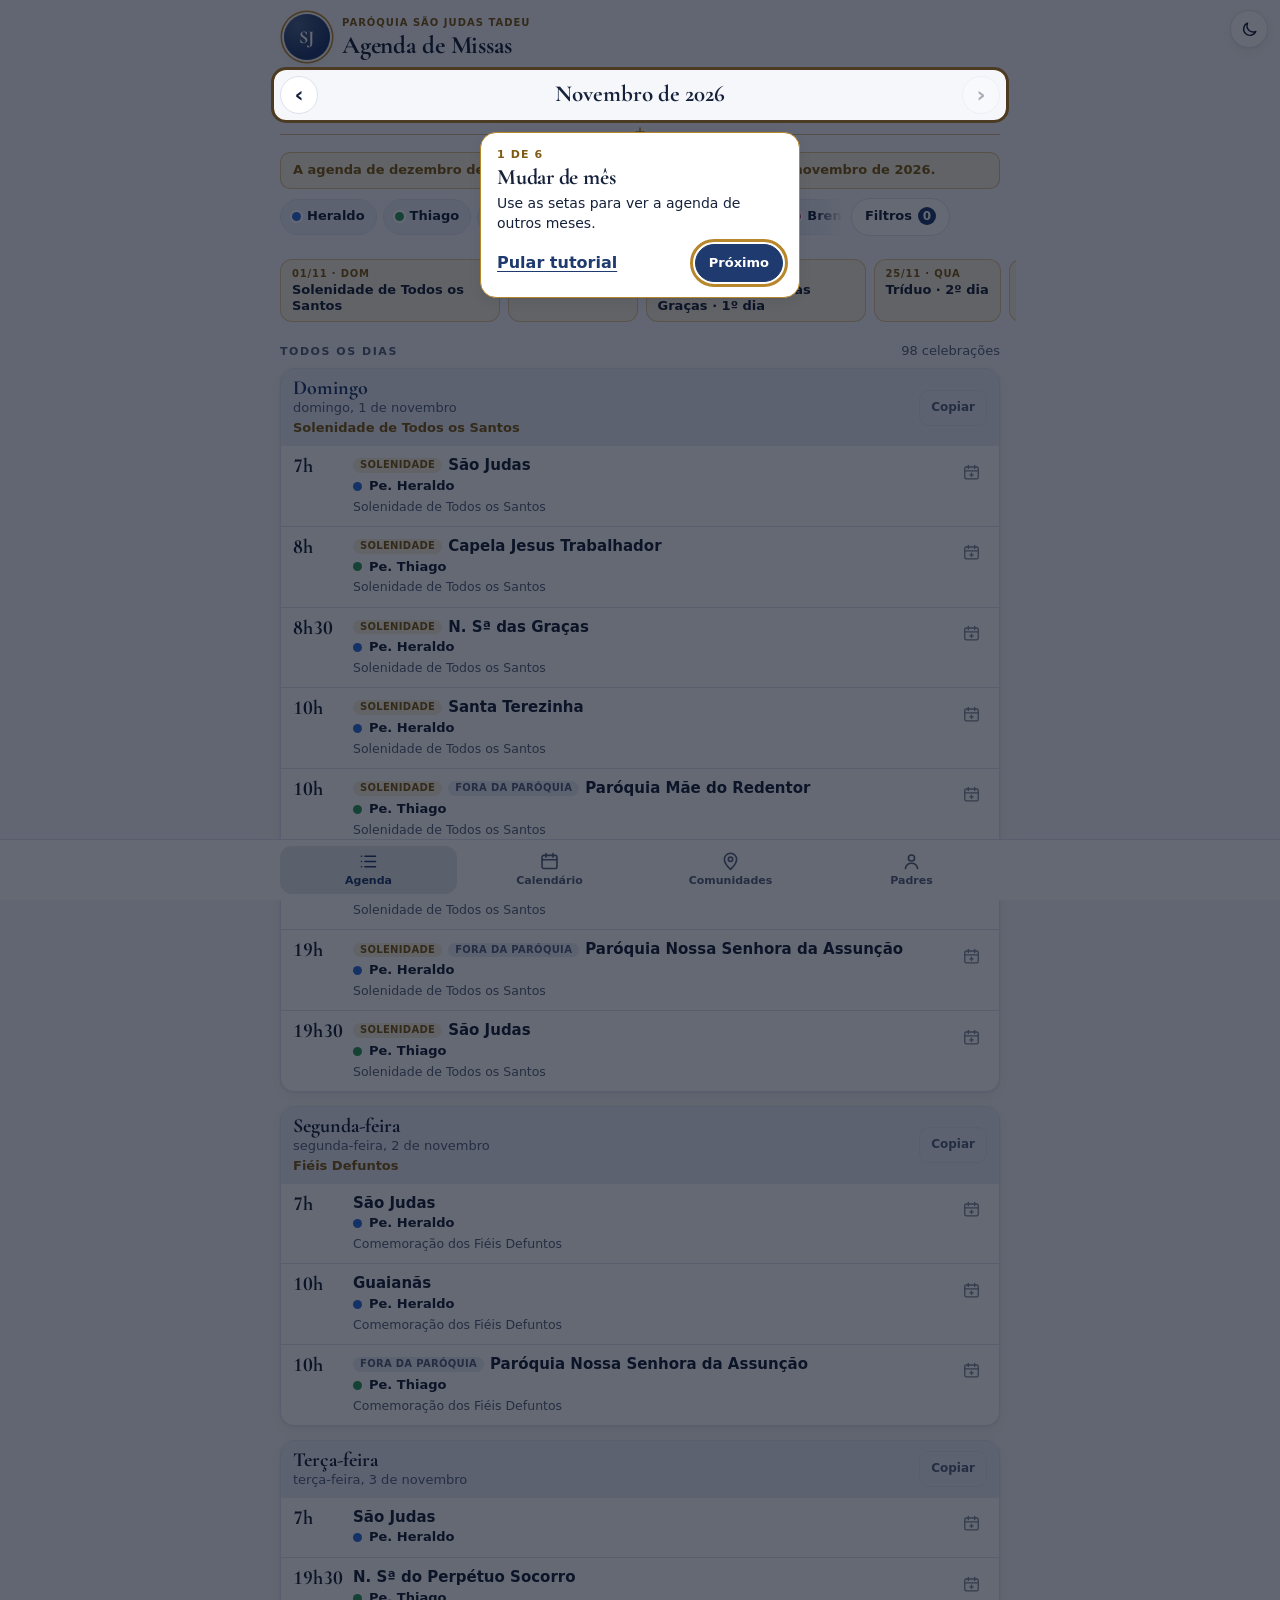
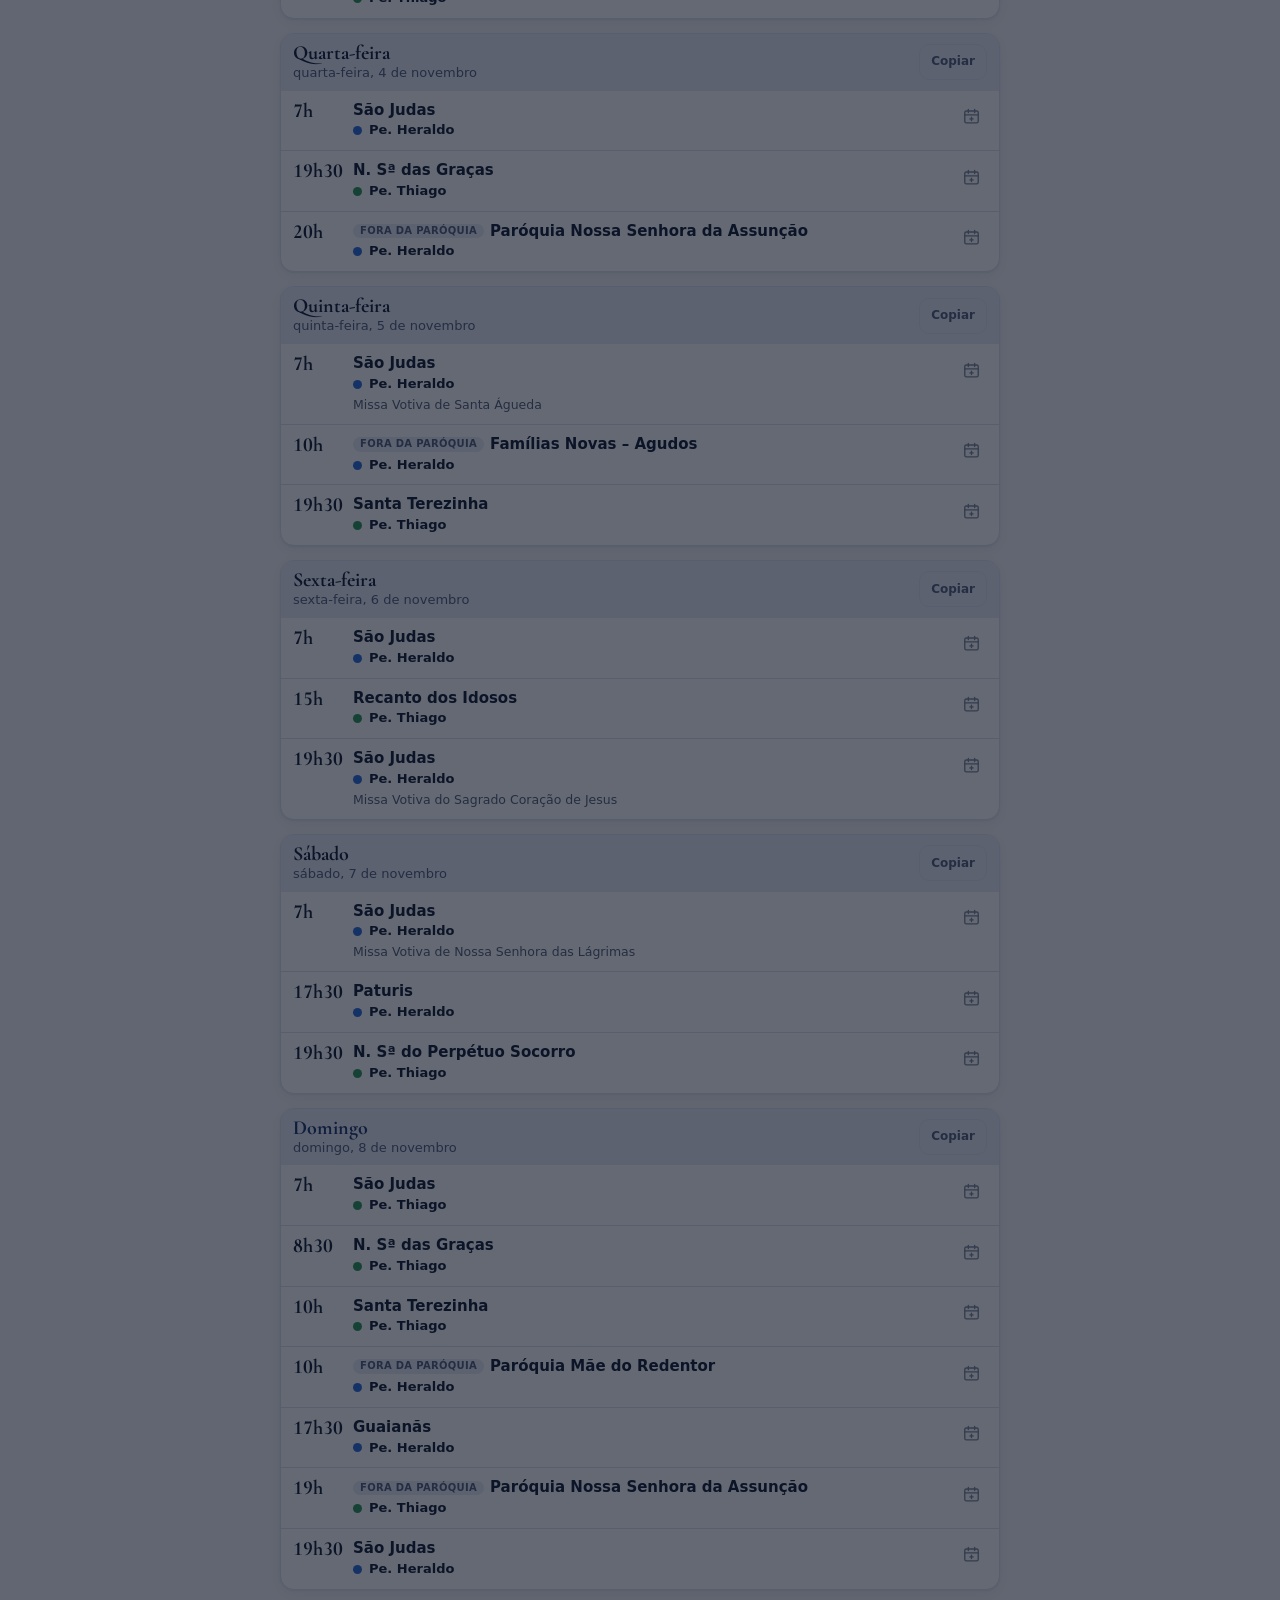
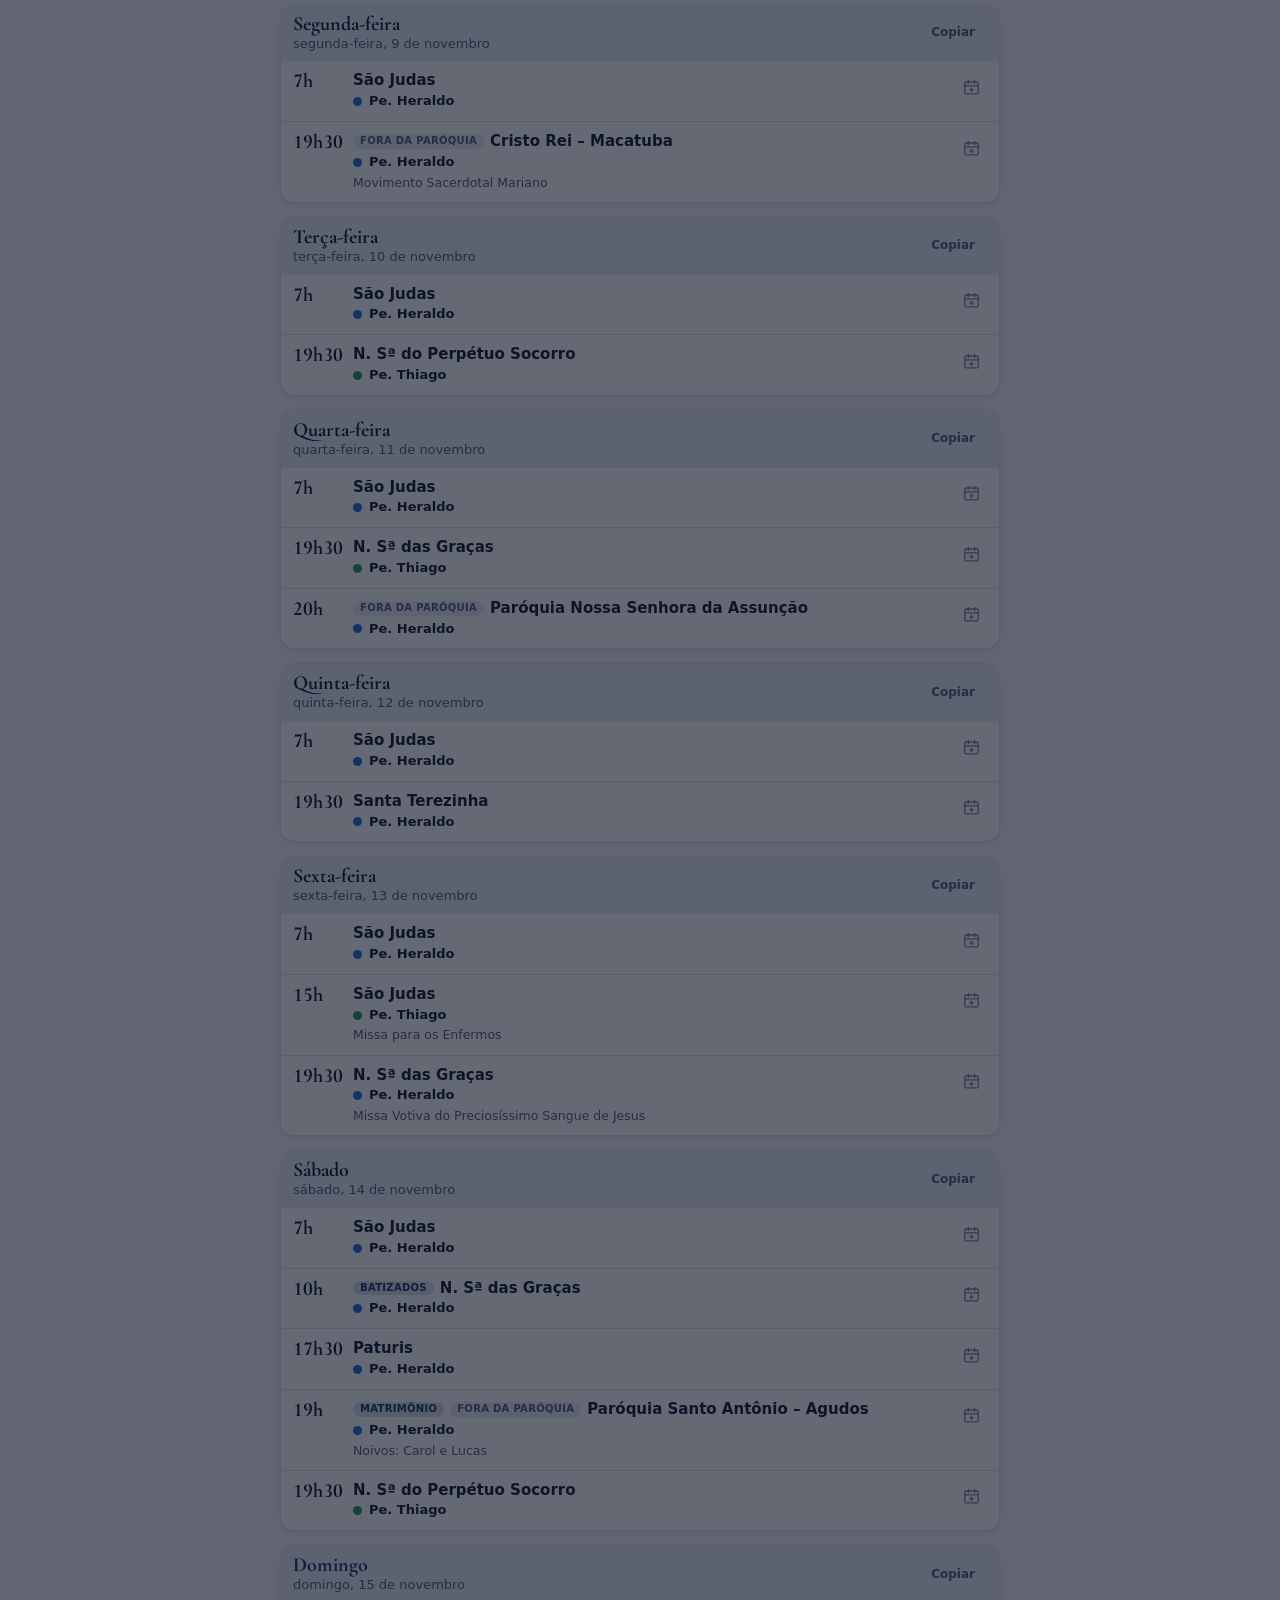
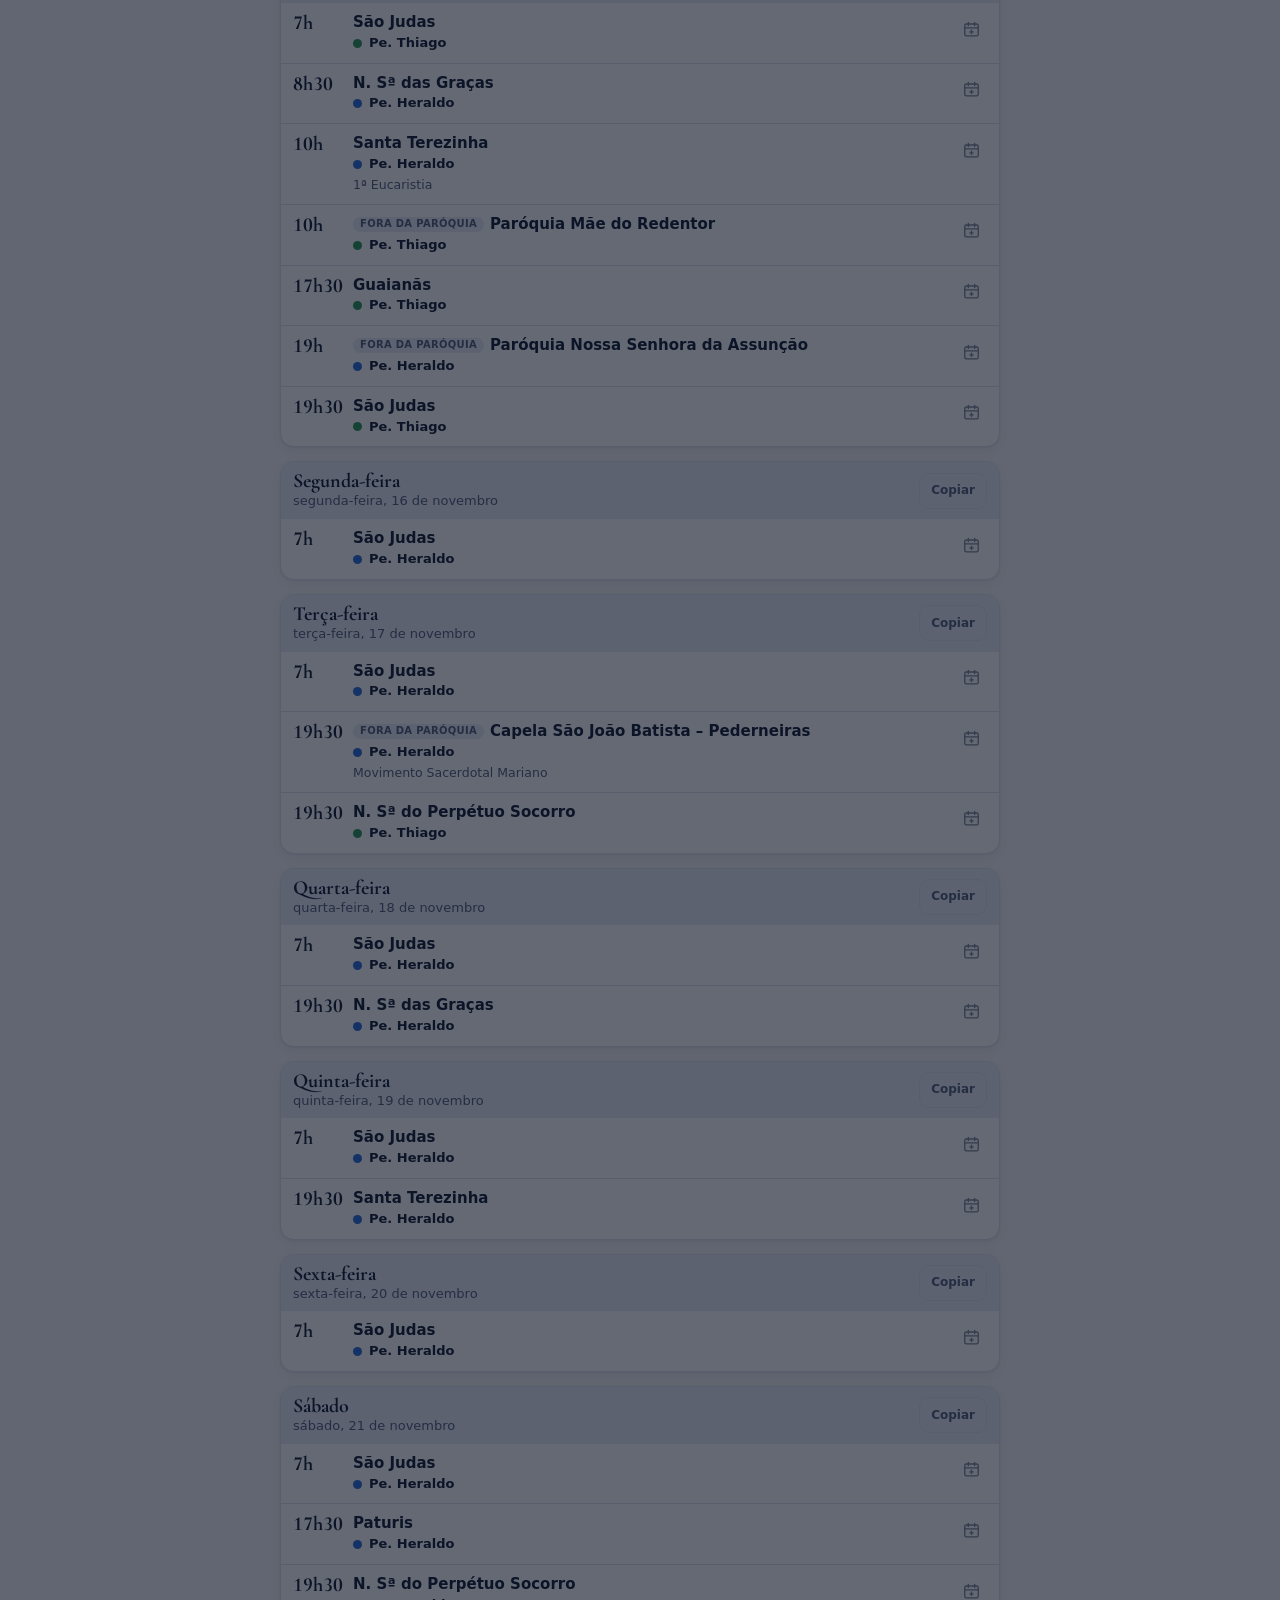
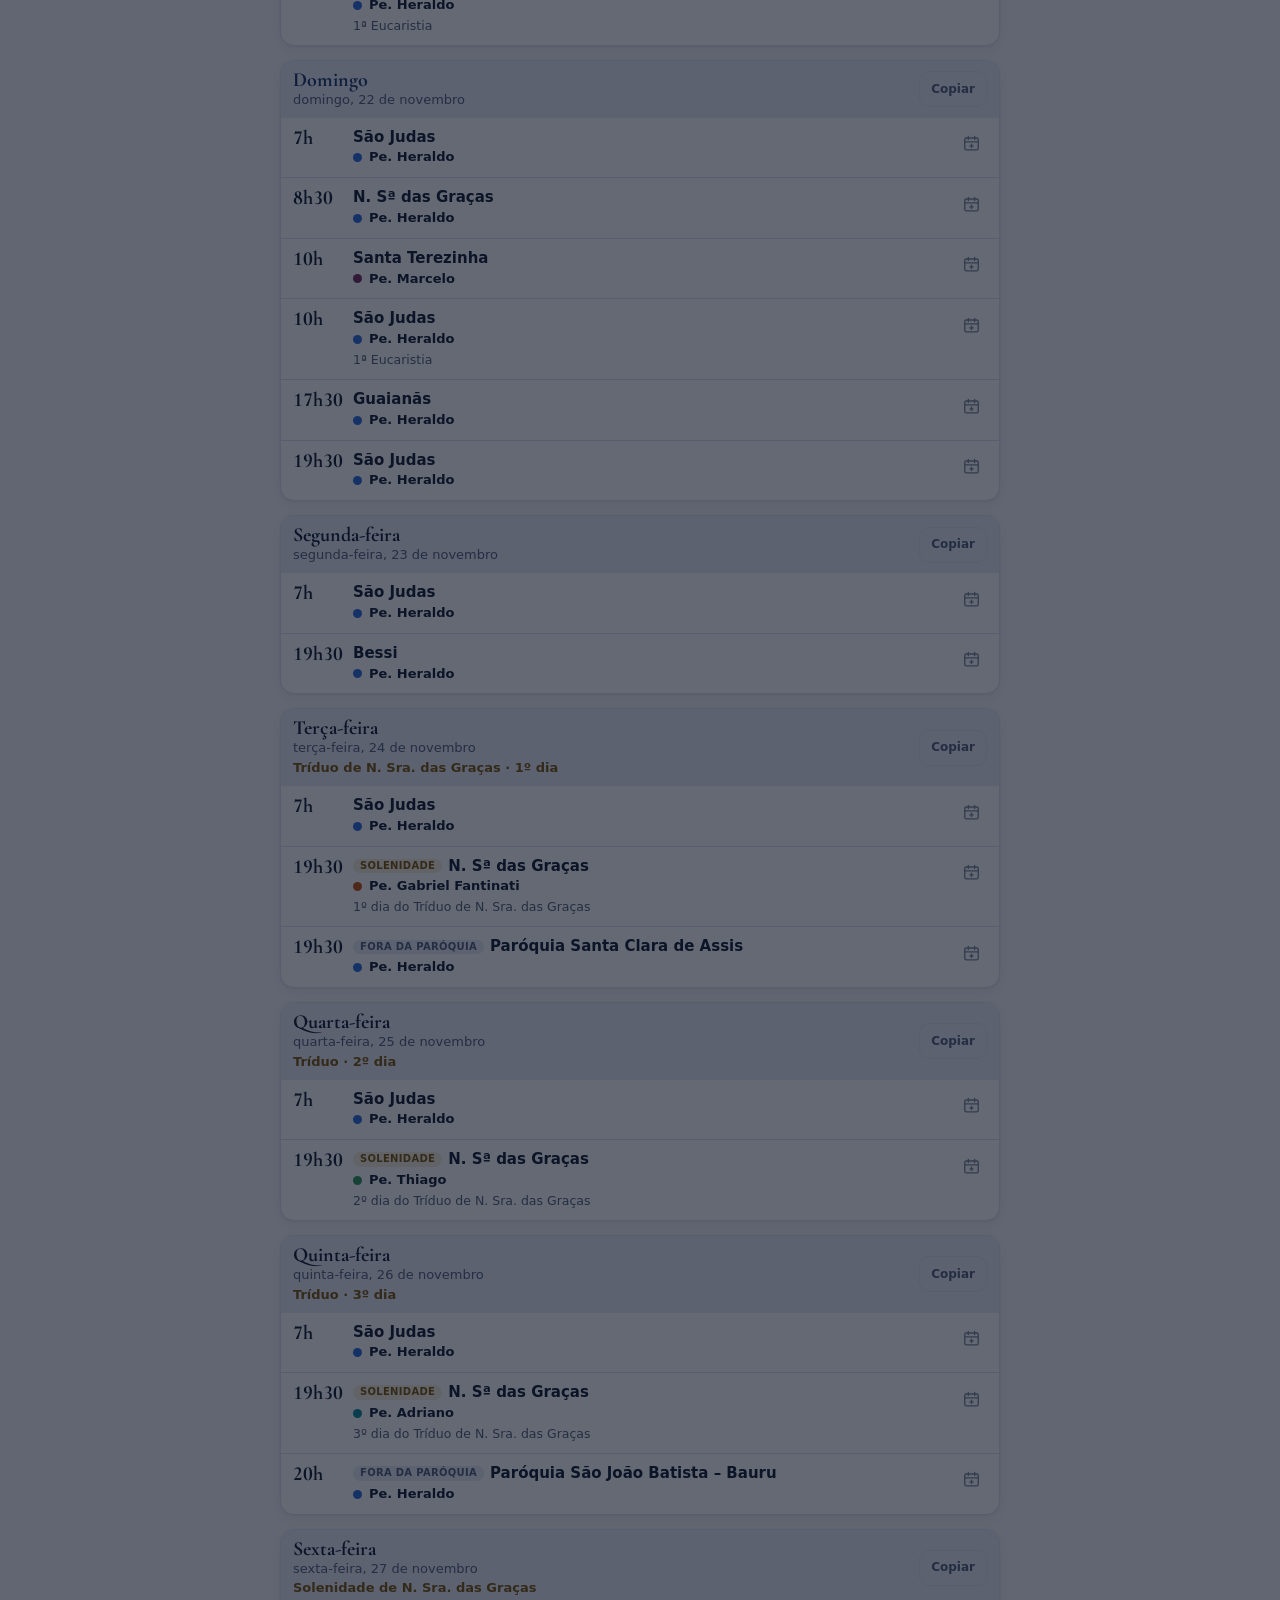
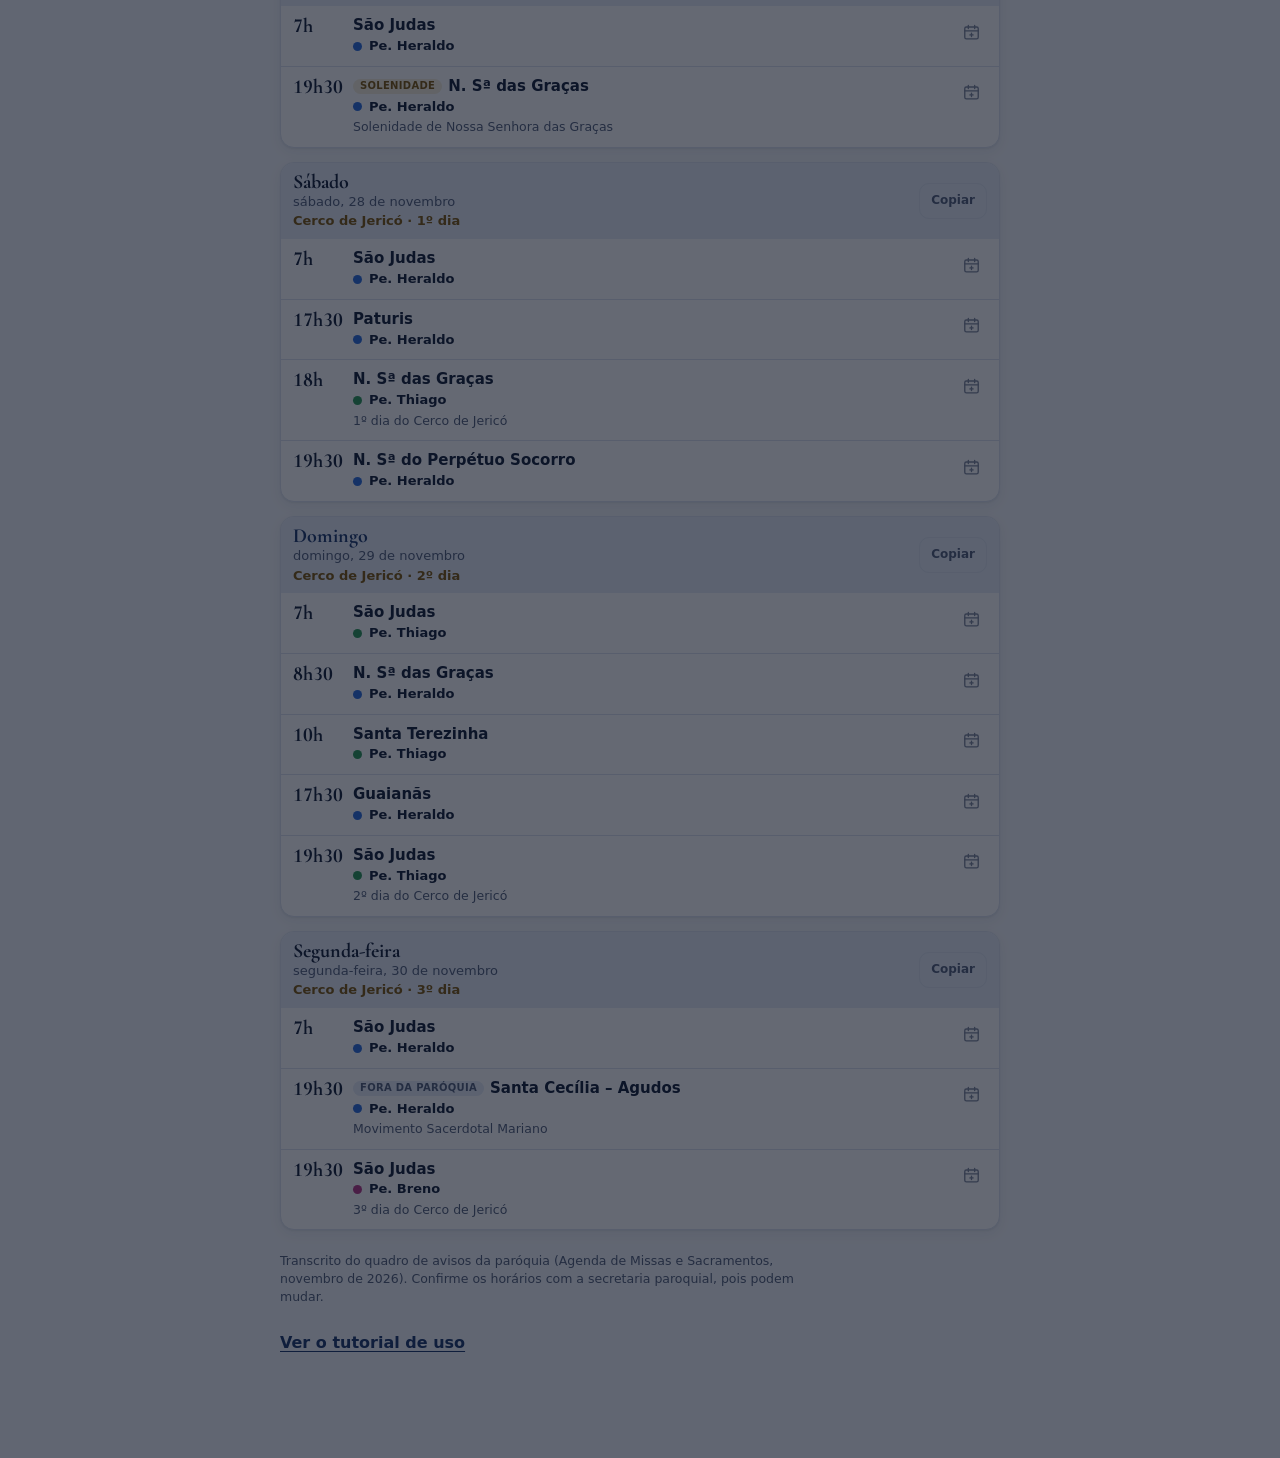
==== commit 69b454bf: "Tutorial guiado no primeiro acesso Co-Authored-By: Claude Sonnet 5.5 <noreply@anthropic.com>" ====
--- a/index.html
+++ b/index.html
@@ -58,6 +58,7 @@
   <main id="view" role="tabpanel" aria-live="off"></main>
 
   <p class="note" id="note"></p>
+  <button class="linkbtn" id="tourBtn" type="button">Ver o tutorial de uso</button>
 </div>
 
 <nav class="nav" aria-label="Seções">
--- a/style.css
+++ b/style.css
@@ -219,3 +219,18 @@
 .opt{display:block;width:100%;text-align:center;text-decoration:none;color:var(--fg);background:var(--surface2);border:1px solid var(--line);border-radius:12px;padding:11px 14px;font-weight:600;font-size:14px}
 .opt:hover{border-color:var(--brand)}
 @media (min-width:700px){.sheet{align-items:center}.sheet .box{border-radius:18px}}
+
+/* tutorial */
+.tour{position:fixed;inset:0;z-index:70;pointer-events:none}
+.t-b{position:fixed;background:transparent;pointer-events:auto}
+.t-spot{position:fixed;border-radius:12px;box-shadow:0 0 0 9999px rgb(8 14 30 / .62),0 0 0 3px var(--gold);pointer-events:none}
+.t-tip{position:fixed;pointer-events:auto;background:var(--surface);color:var(--fg);border:1px solid var(--gold);border-radius:16px;padding:14px 16px;box-shadow:var(--shadow)}
+.t-n{font-size:11px;font-weight:700;letter-spacing:.1em;text-transform:uppercase;color:var(--gold-text)}
+.t-tip h2{margin:2px 0 4px;font-size:22px}
+.t-tip p{margin:0;font-size:14px;line-height:1.4}
+.t-hint{margin-top:6px;font-size:13px;font-weight:600;color:var(--brand)}
+.t-hint:empty{display:none}
+.t-act{display:flex;justify-content:space-between;align-items:center;gap:10px;margin-top:10px}
+.t-next{background:var(--brand);color:var(--on-brand);border-color:var(--brand)}
+.t-next[hidden]{display:none}
+#tourBtn{margin-top:4px}
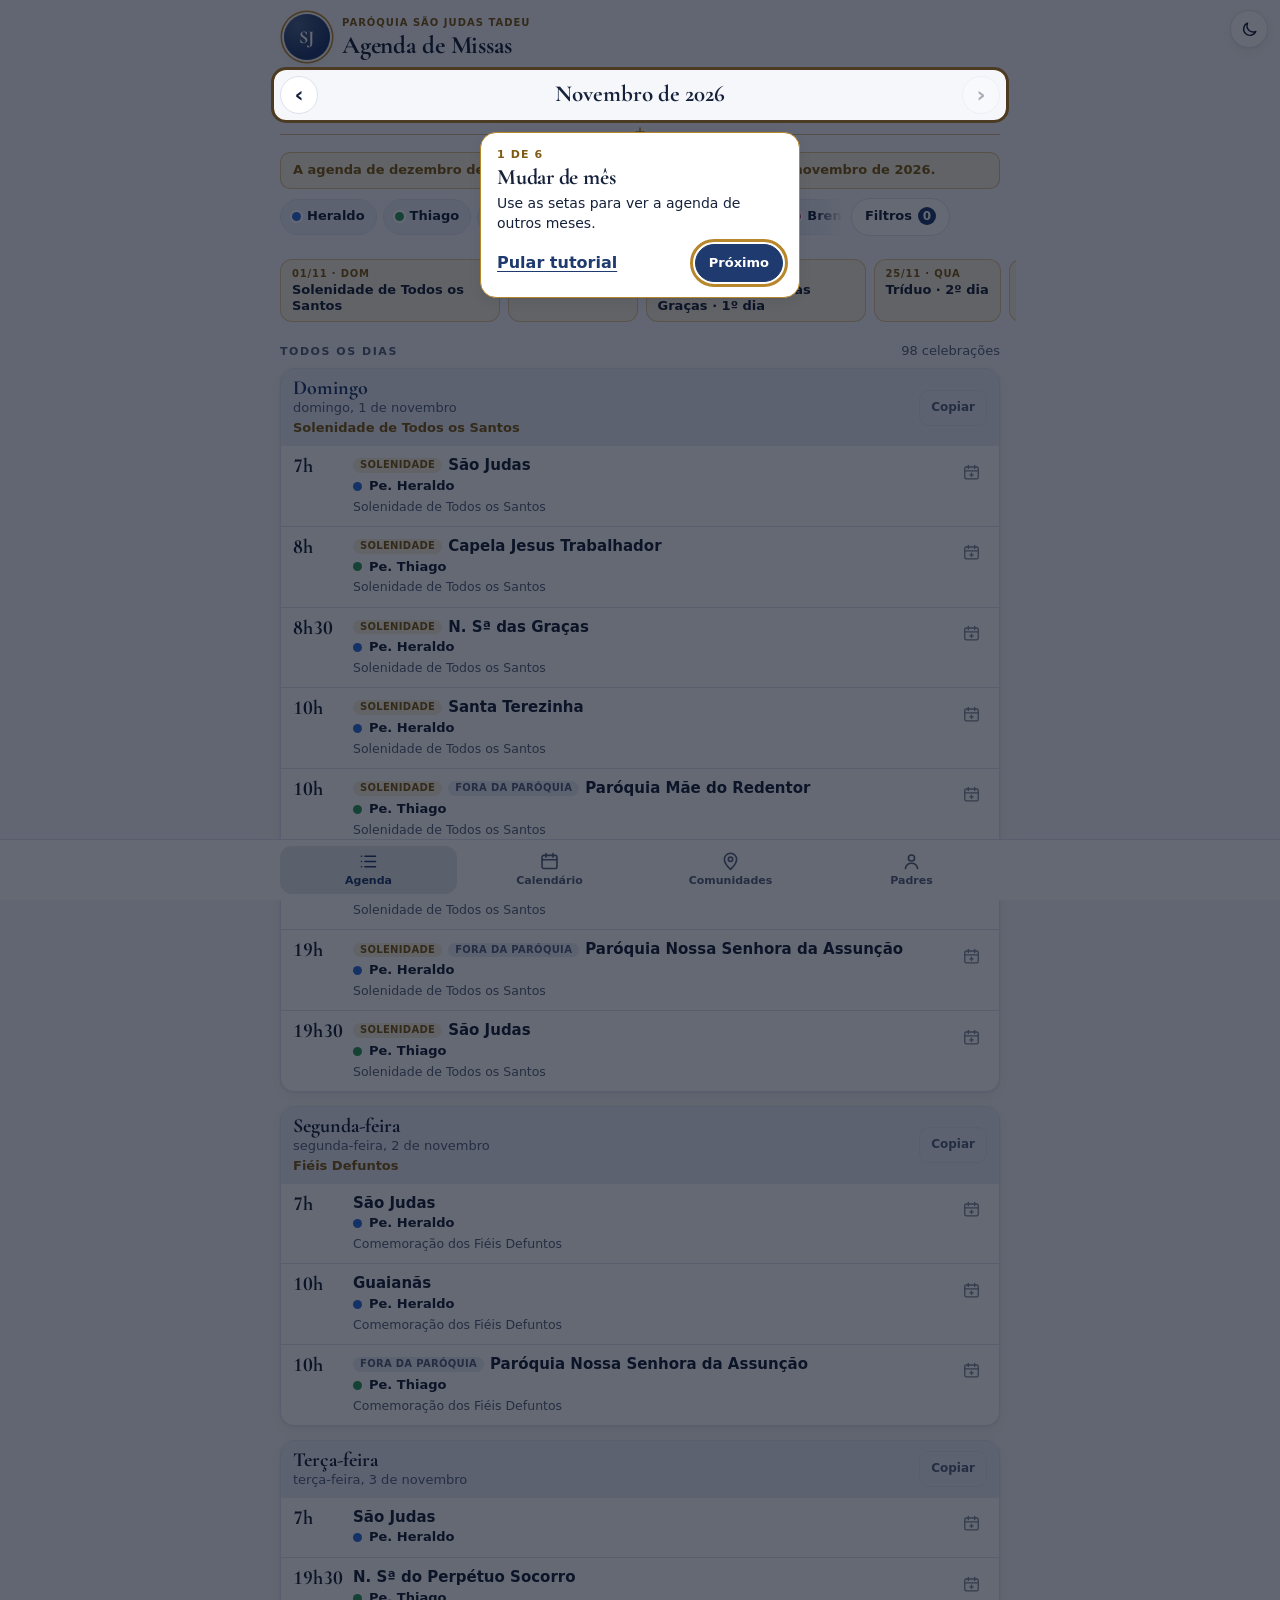
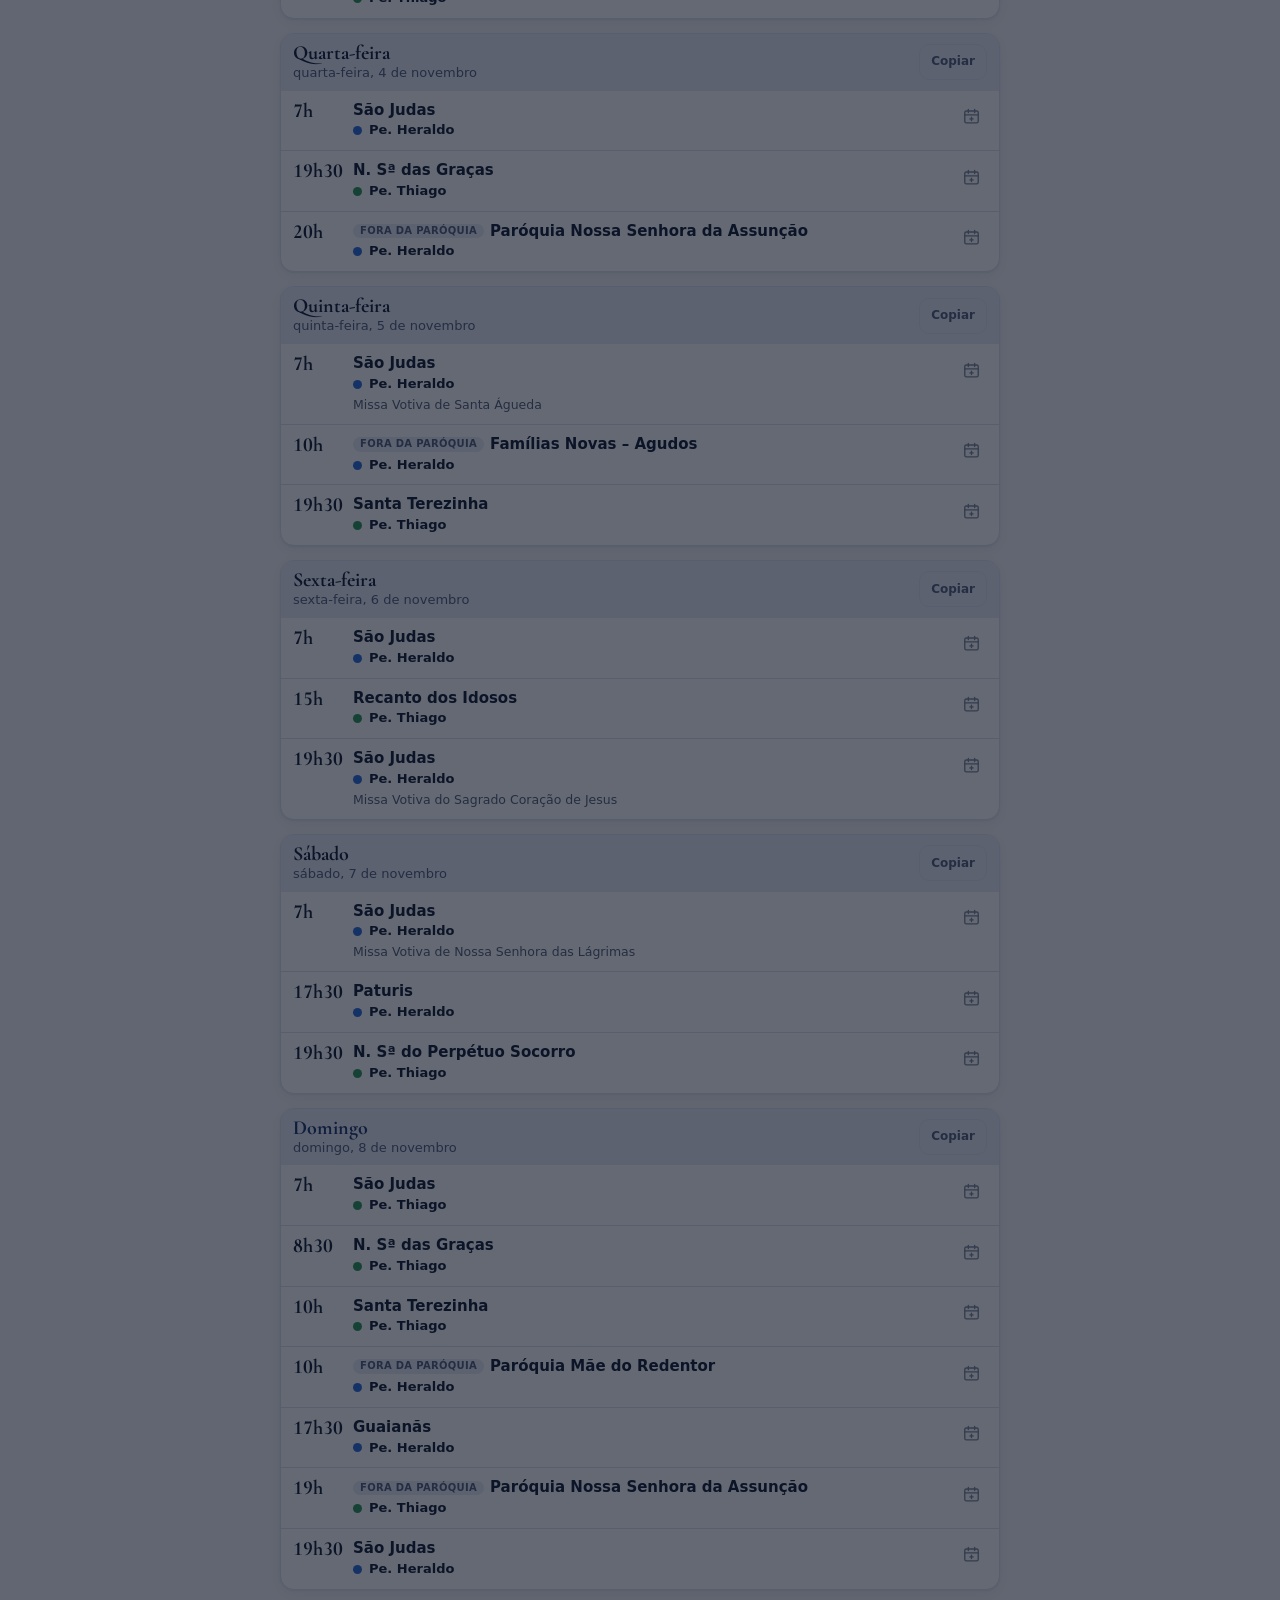
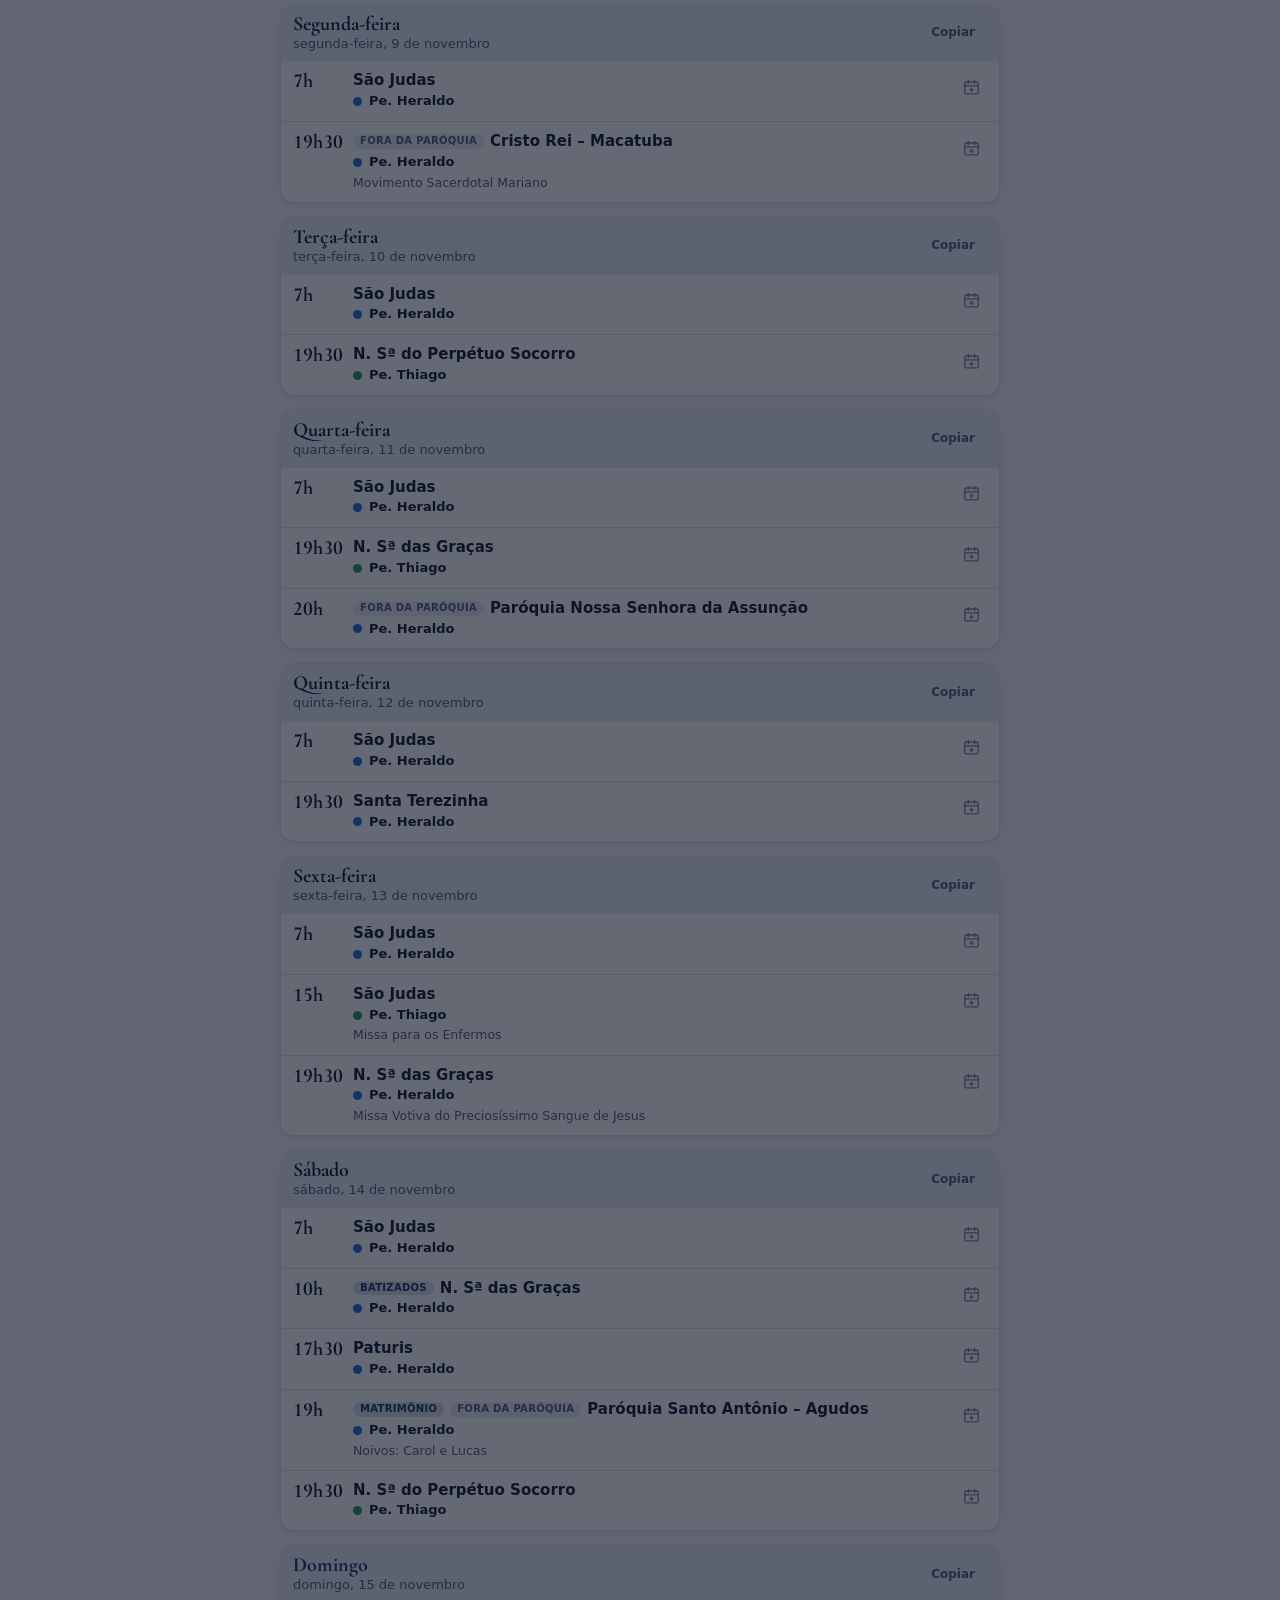
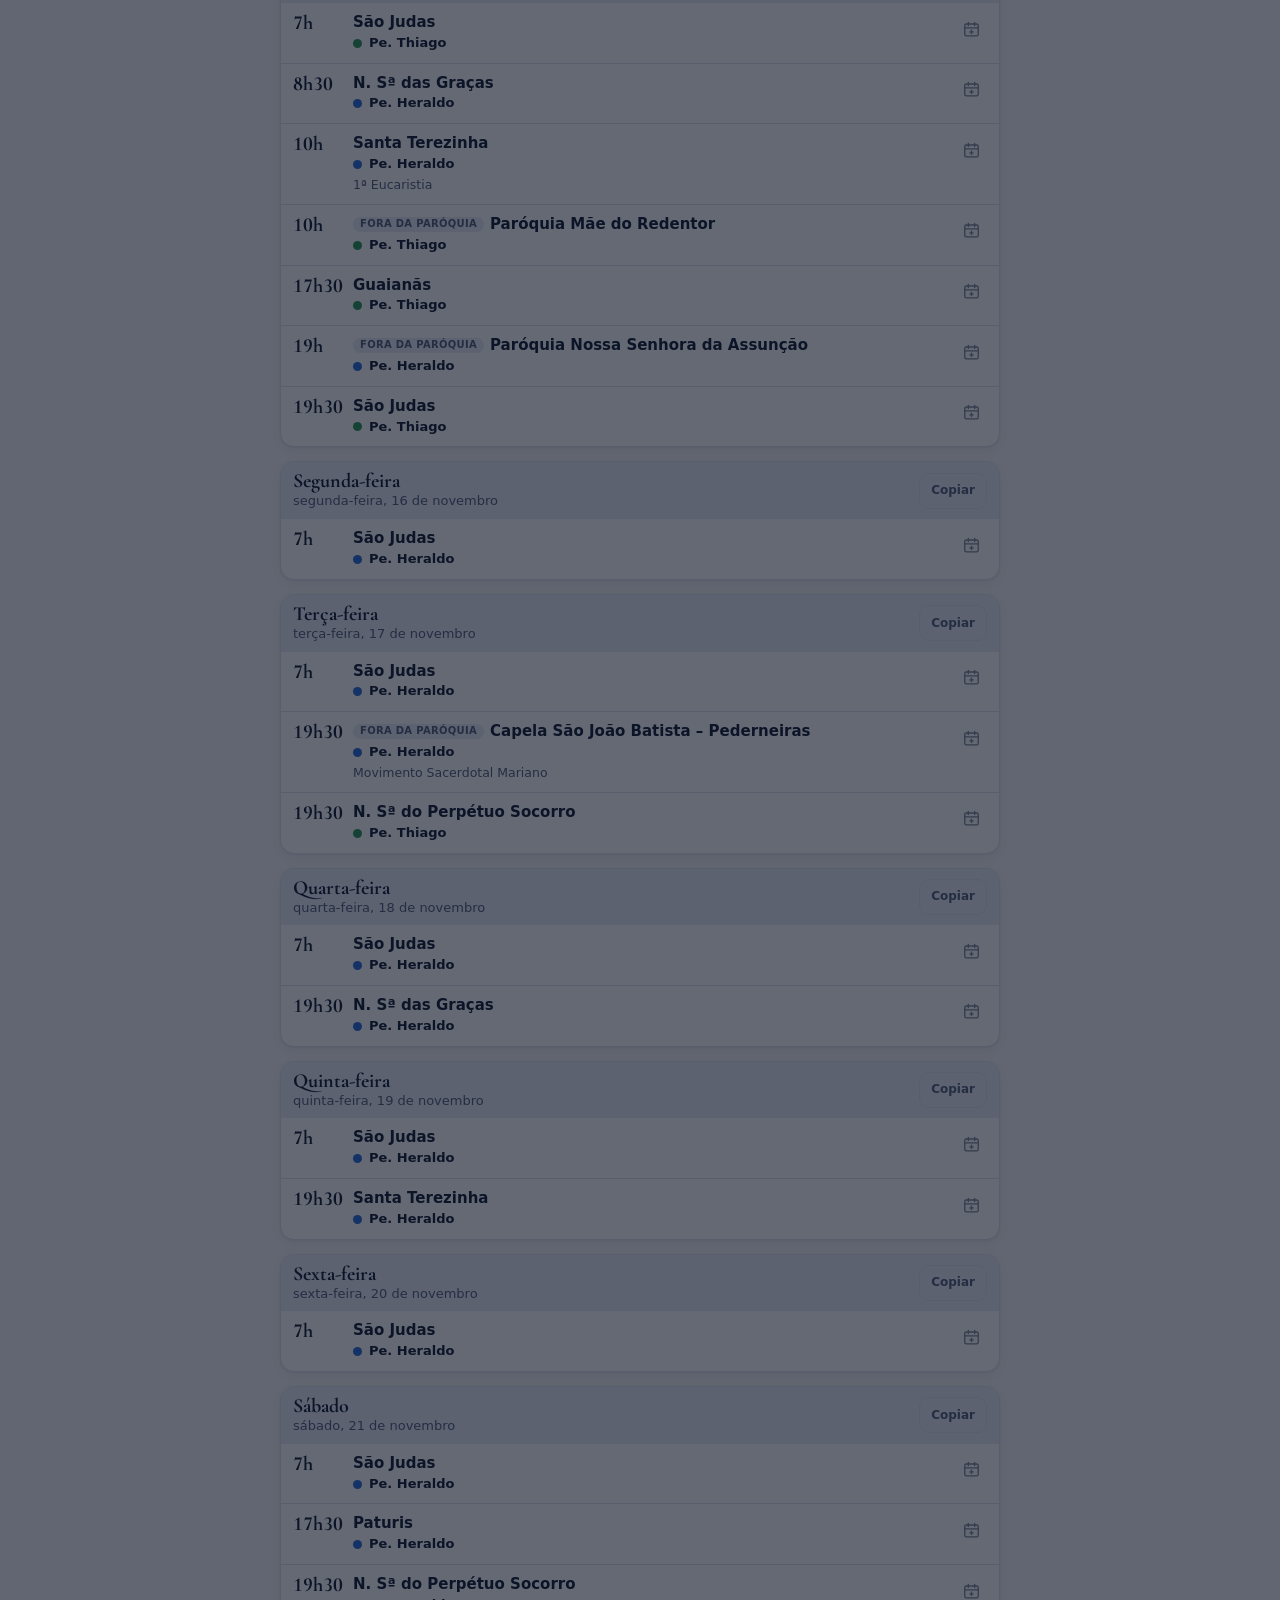
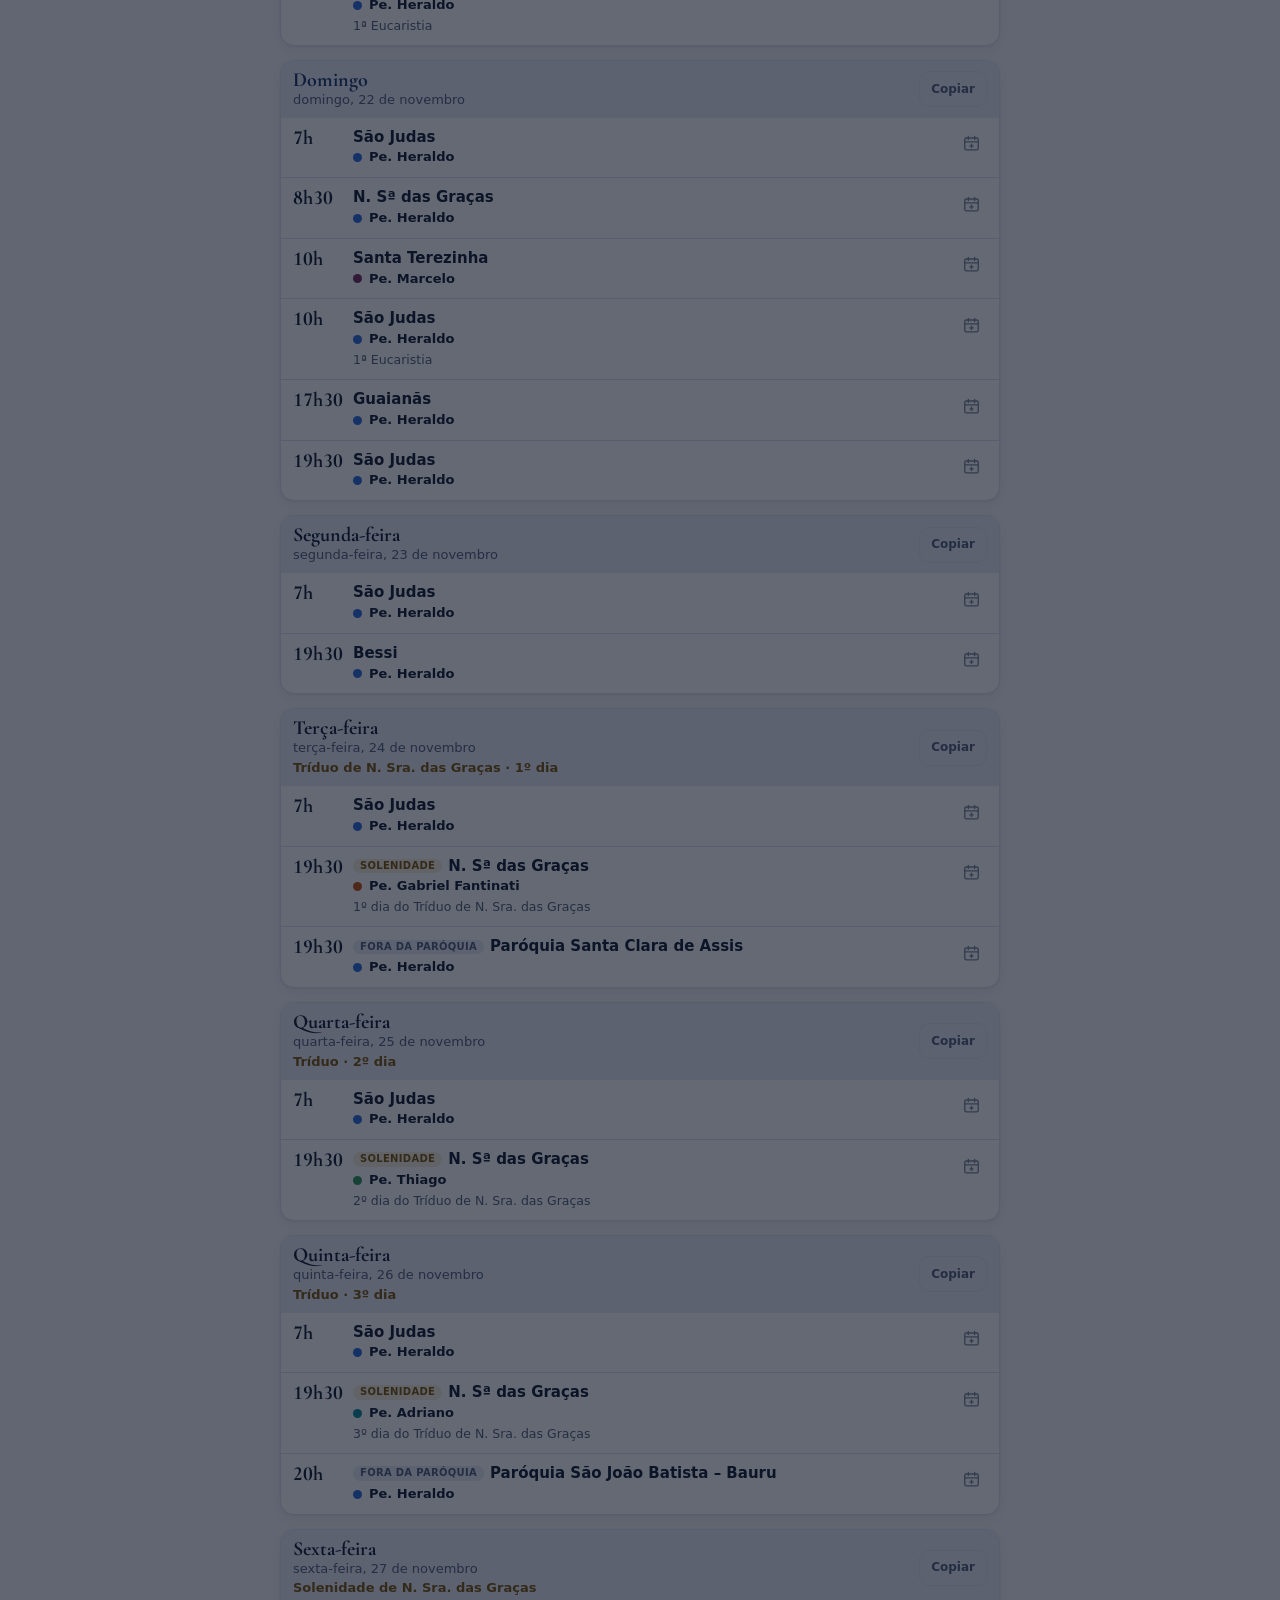
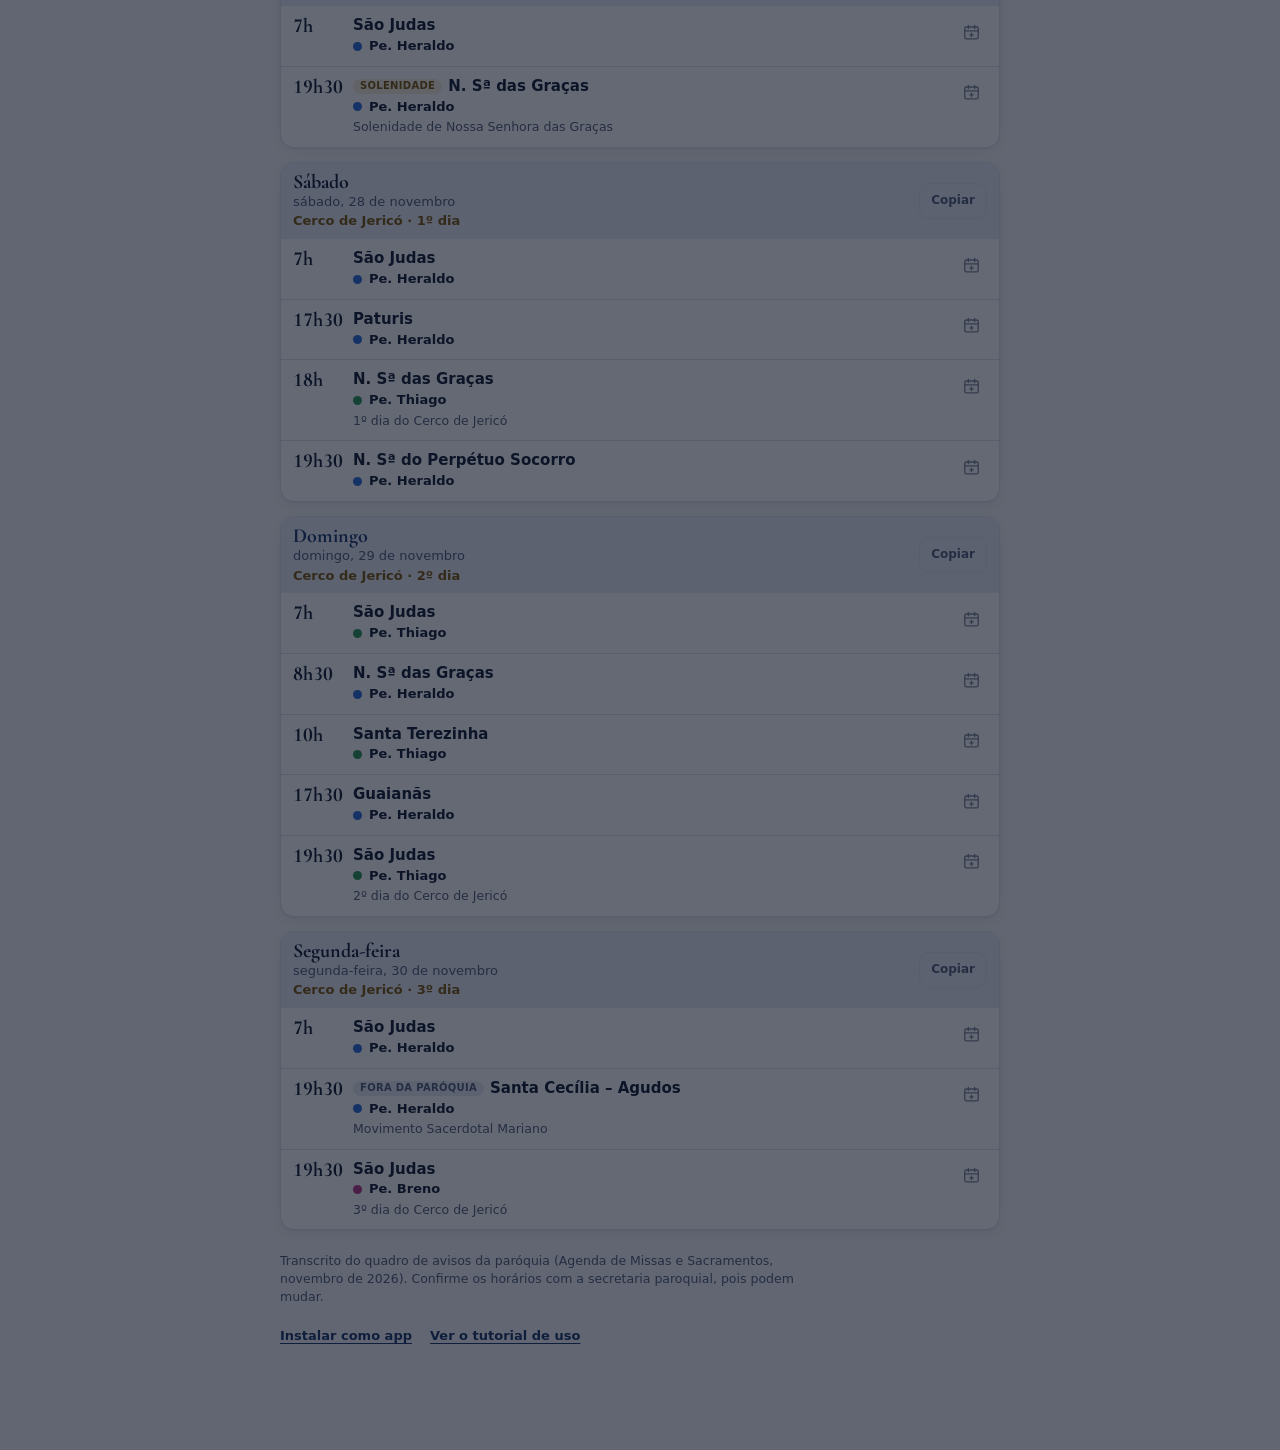
==== commit 9efbcc7e: "App instalável (PWA): manifesto, ícones, service worker offline e botão Instalar Co-Authored-By: Cla" ====
--- a/index.html
+++ b/index.html
@@ -18,6 +18,12 @@
 <link rel="icon" href="data:image/svg+xml,%3Csvg xmlns='http://www.w3.org/2000/svg' viewBox='0 0 64 64'%3E%3Ccircle cx='32' cy='32' r='29' fill='%231e3a6e' stroke='%23b8862b' stroke-width='4'/%3E%3Cpath d='M32 14v36M21 25h22' stroke='%23fff' stroke-width='5' stroke-linecap='round'/%3E%3C/svg%3E">
 <script src="theme.js"></script>
 <link rel="preload" href="fonts/cormorant-garamond-latin.woff2" as="font" type="font/woff2" crossorigin>
+<link rel="manifest" href="manifest.webmanifest">
+<link rel="apple-touch-icon" href="icons/apple-touch-icon.png">
+<meta name="mobile-web-app-capable" content="yes">
+<meta name="apple-mobile-web-app-capable" content="yes">
+<meta name="apple-mobile-web-app-title" content="Missas">
+<meta name="apple-mobile-web-app-status-bar-style" content="default">
 <link rel="stylesheet" href="style.css">
 </head>
 <body>
@@ -58,7 +64,7 @@
   <main id="view" role="tabpanel" aria-live="off"></main>
 
   <p class="note" id="note"></p>
-  <button class="linkbtn" id="tourBtn" type="button">Ver o tutorial de uso</button>
+  <div class="foot"><button class="linkbtn" id="instBtn" type="button">Instalar como app</button><button class="linkbtn" id="tourBtn" type="button">Ver o tutorial de uso</button></div>
 </div>
 
 <nav class="nav" aria-label="Seções">
@@ -81,6 +87,15 @@
     <button class="linkbtn" type="button" data-close>Fechar</button>
   </div>
 </div>
+<div class="sheet" id="inst" hidden>
+  <div class="backdrop" data-close></div>
+  <div class="box" role="dialog" aria-modal="true" aria-labelledby="instTitle">
+    <h2 id="instTitle">Instalar como app</h2>
+    <p class="when" id="instTxt"></p>
+    <p class="where">Depois de instalado, o app abre em tela cheia, com ícone na tela inicial, e mostra a última agenda carregada mesmo sem internet.</p>
+    <button class="opt" type="button" data-close>Entendi</button>
+  </div>
+</div>
 <div class="toast" id="toast" role="status"></div>
 <script src="app.js"></script>
 </body>
--- a/style.css
+++ b/style.css
@@ -233,4 +233,6 @@
 .t-act{display:flex;justify-content:space-between;align-items:center;gap:10px;margin-top:10px}
 .t-next{background:var(--brand);color:var(--on-brand);border-color:var(--brand)}
 .t-next[hidden]{display:none}
-#tourBtn{margin-top:4px}
+.foot{display:flex;flex-wrap:wrap;gap:4px 18px;margin-top:2px}
+.foot .linkbtn{font-size:13px;margin:0}
+.foot .linkbtn[hidden]{display:none}
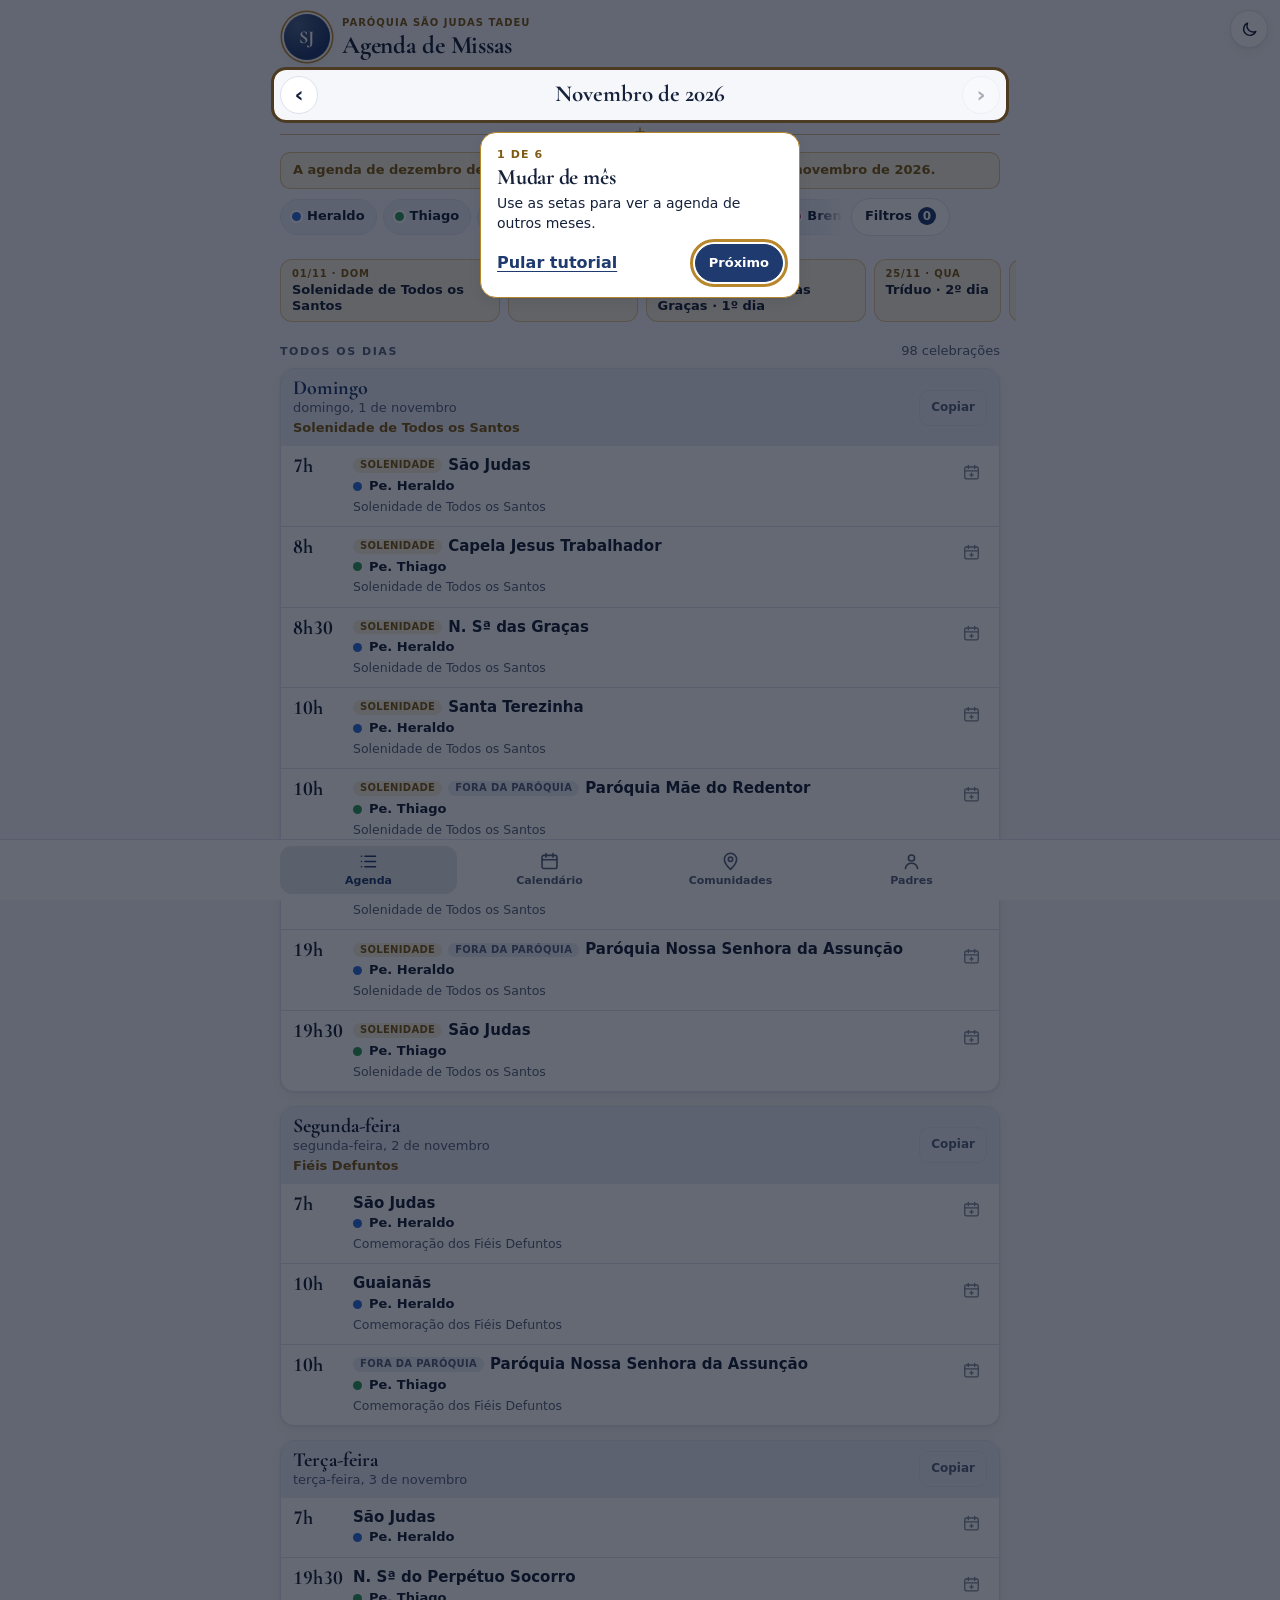
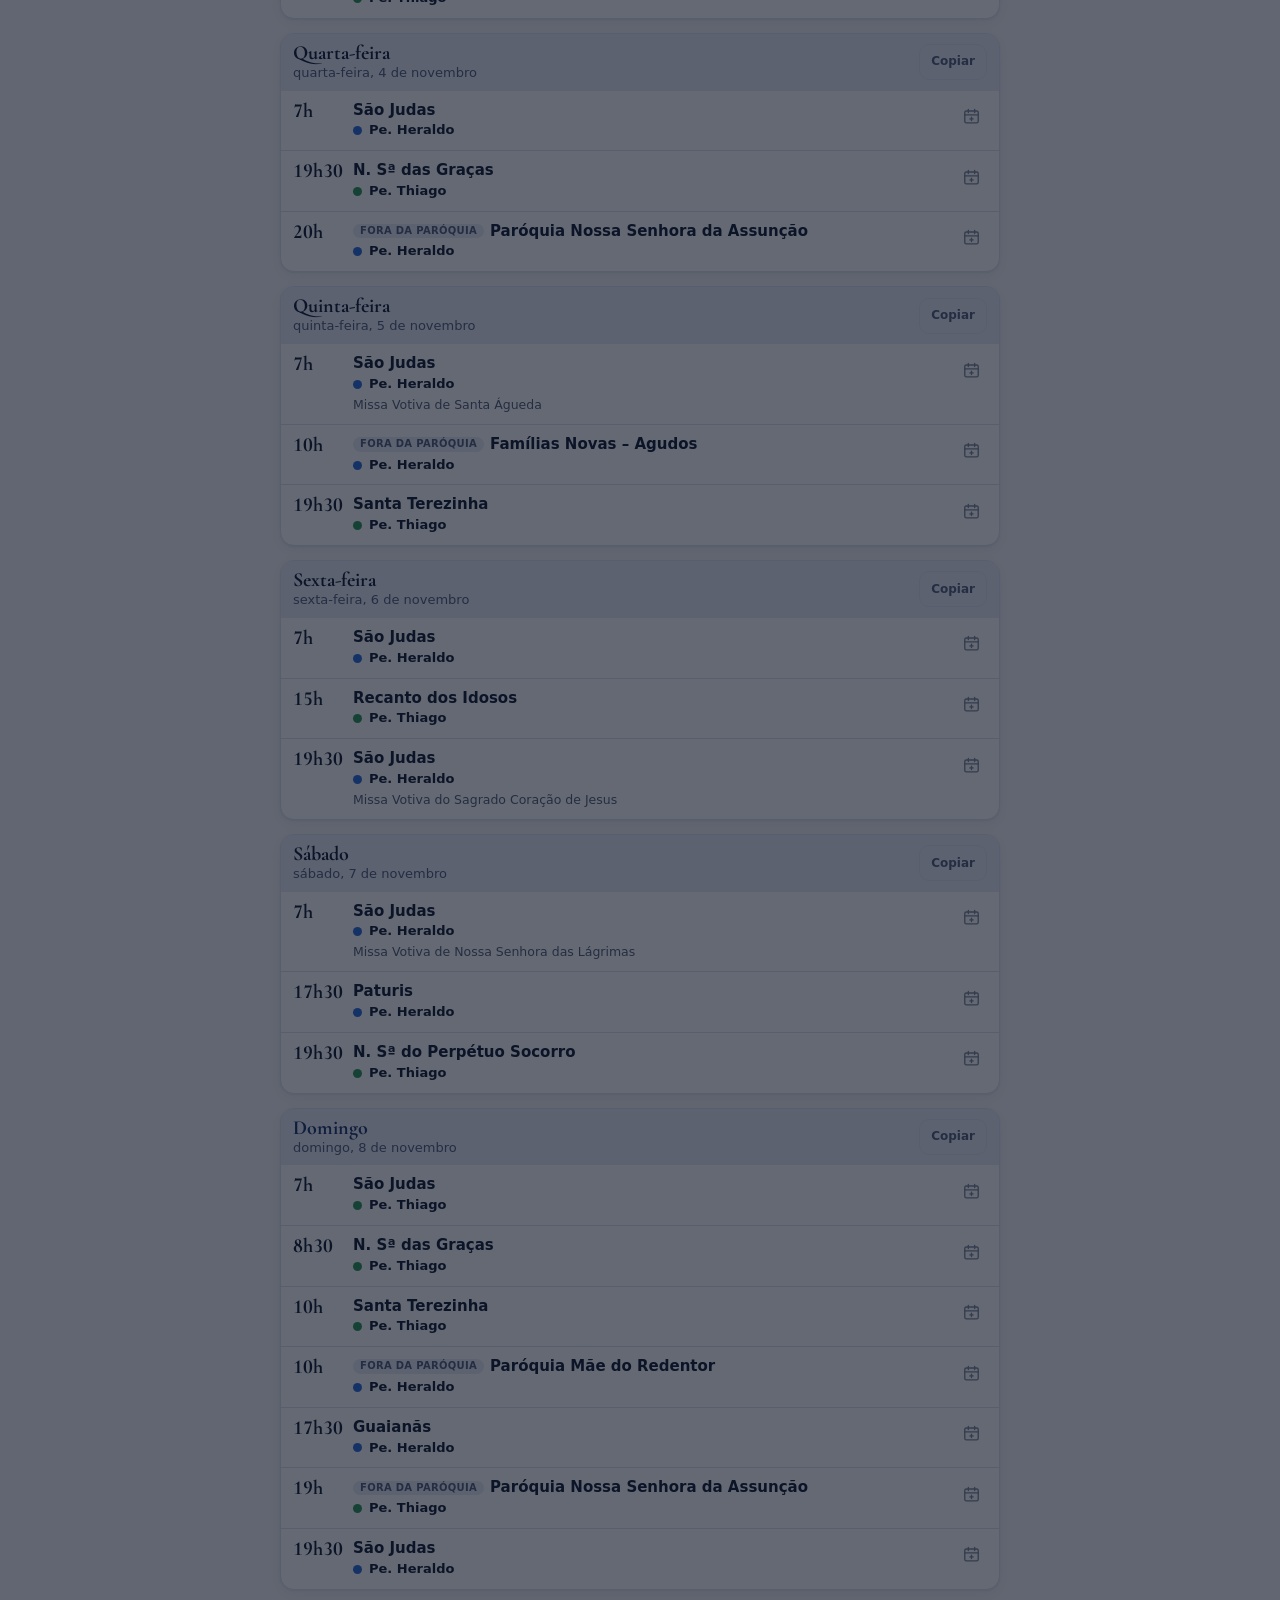
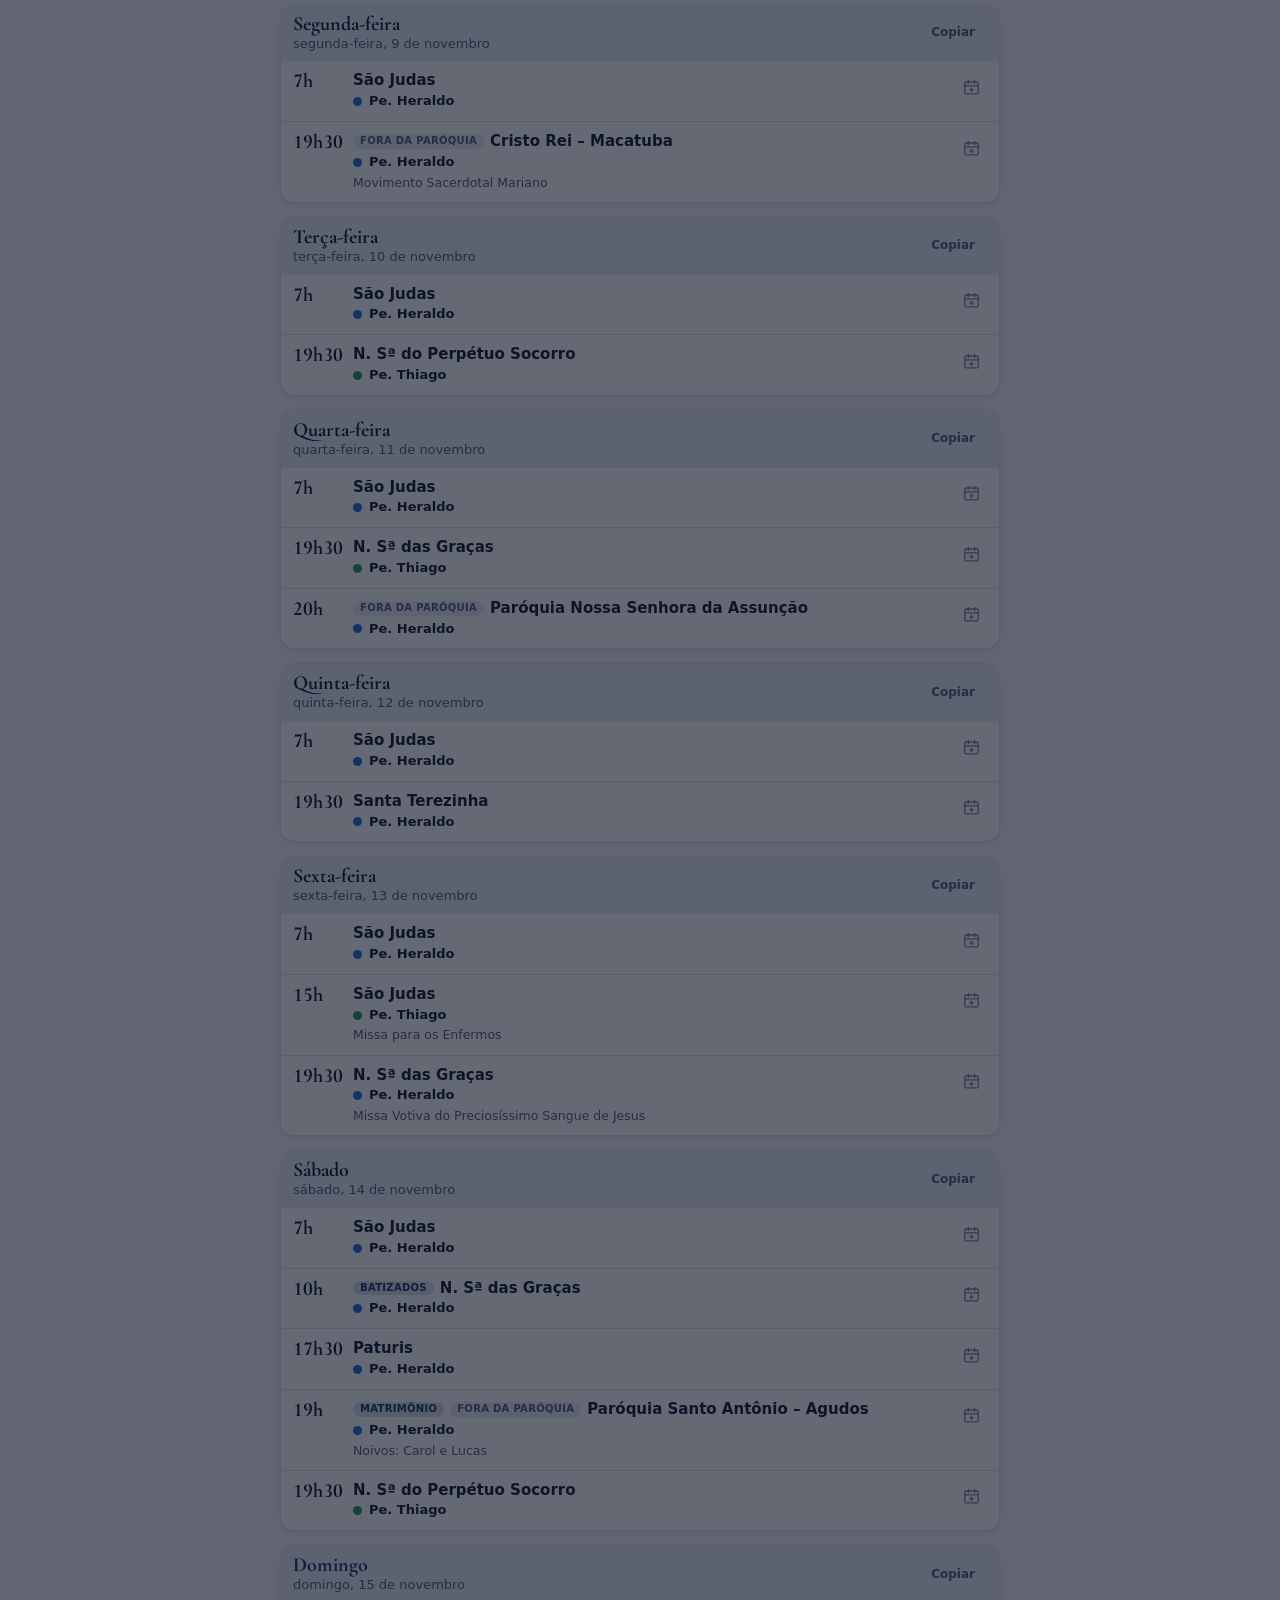
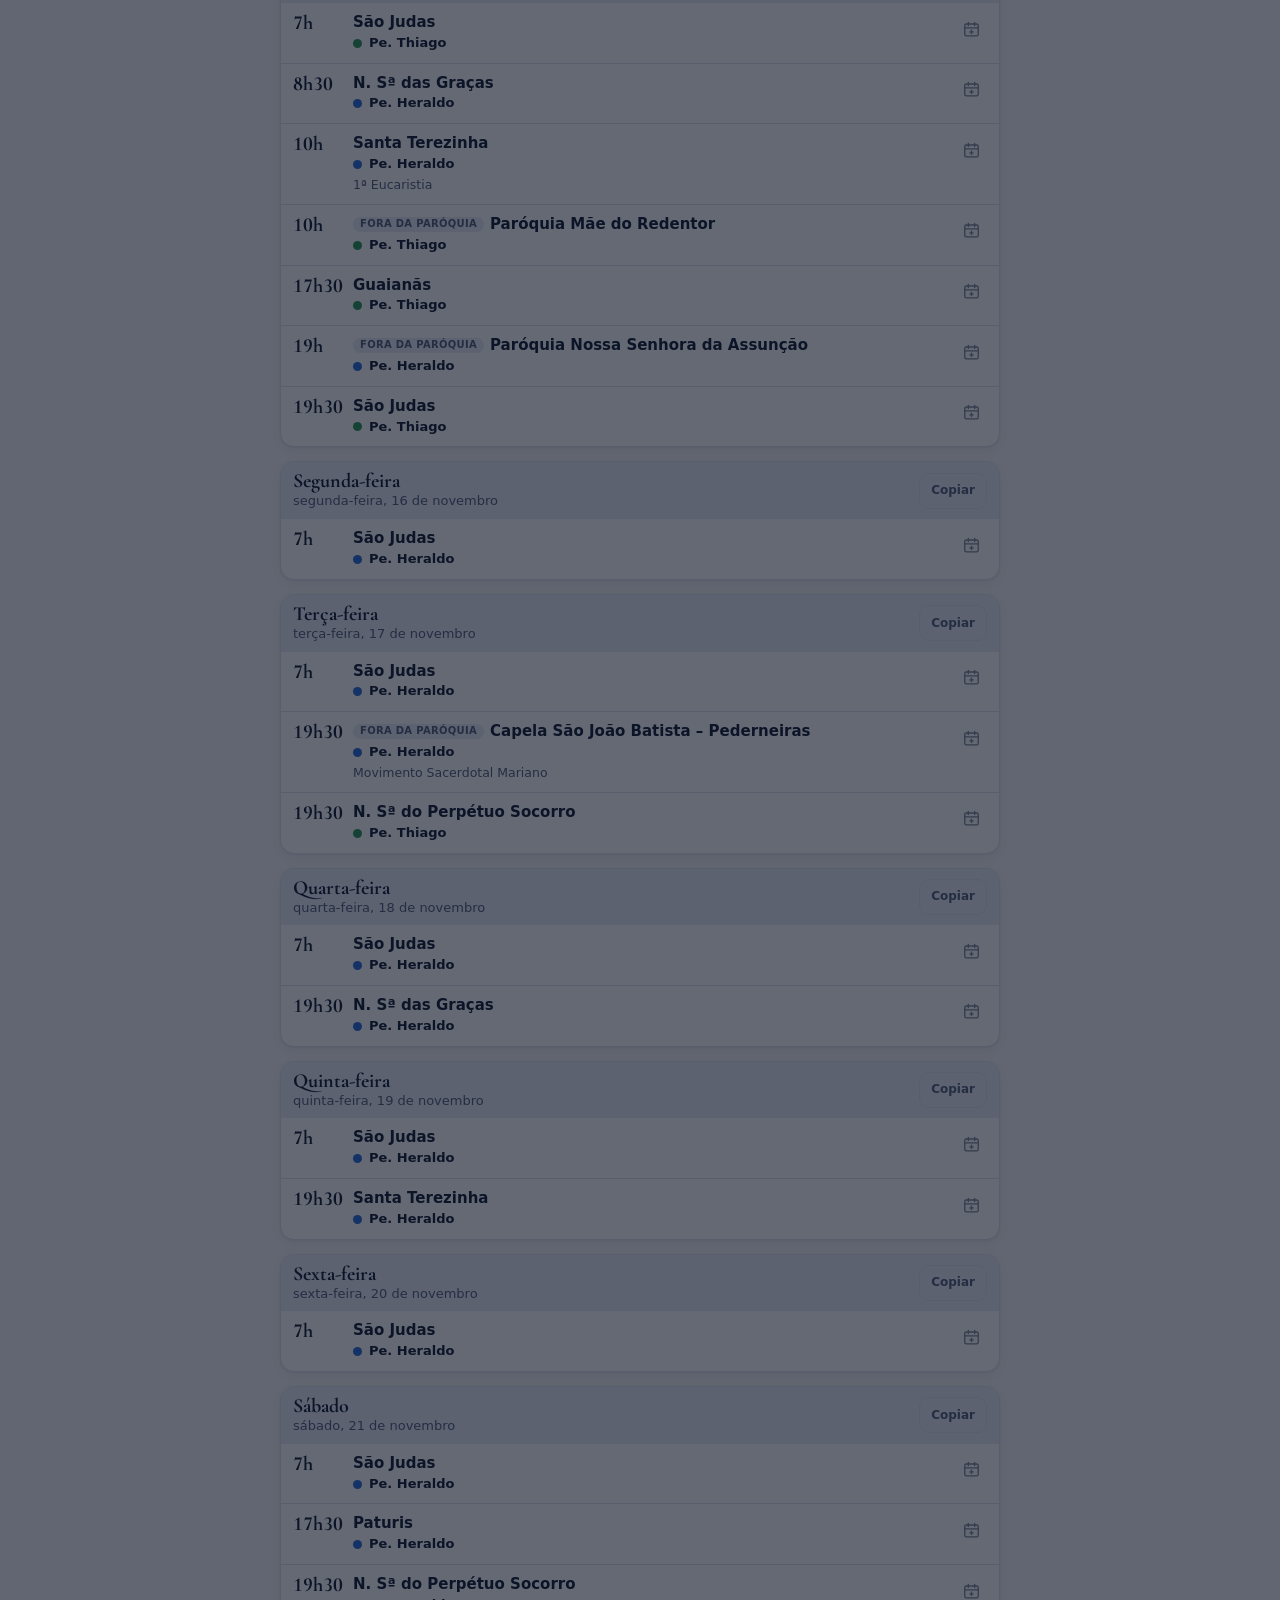
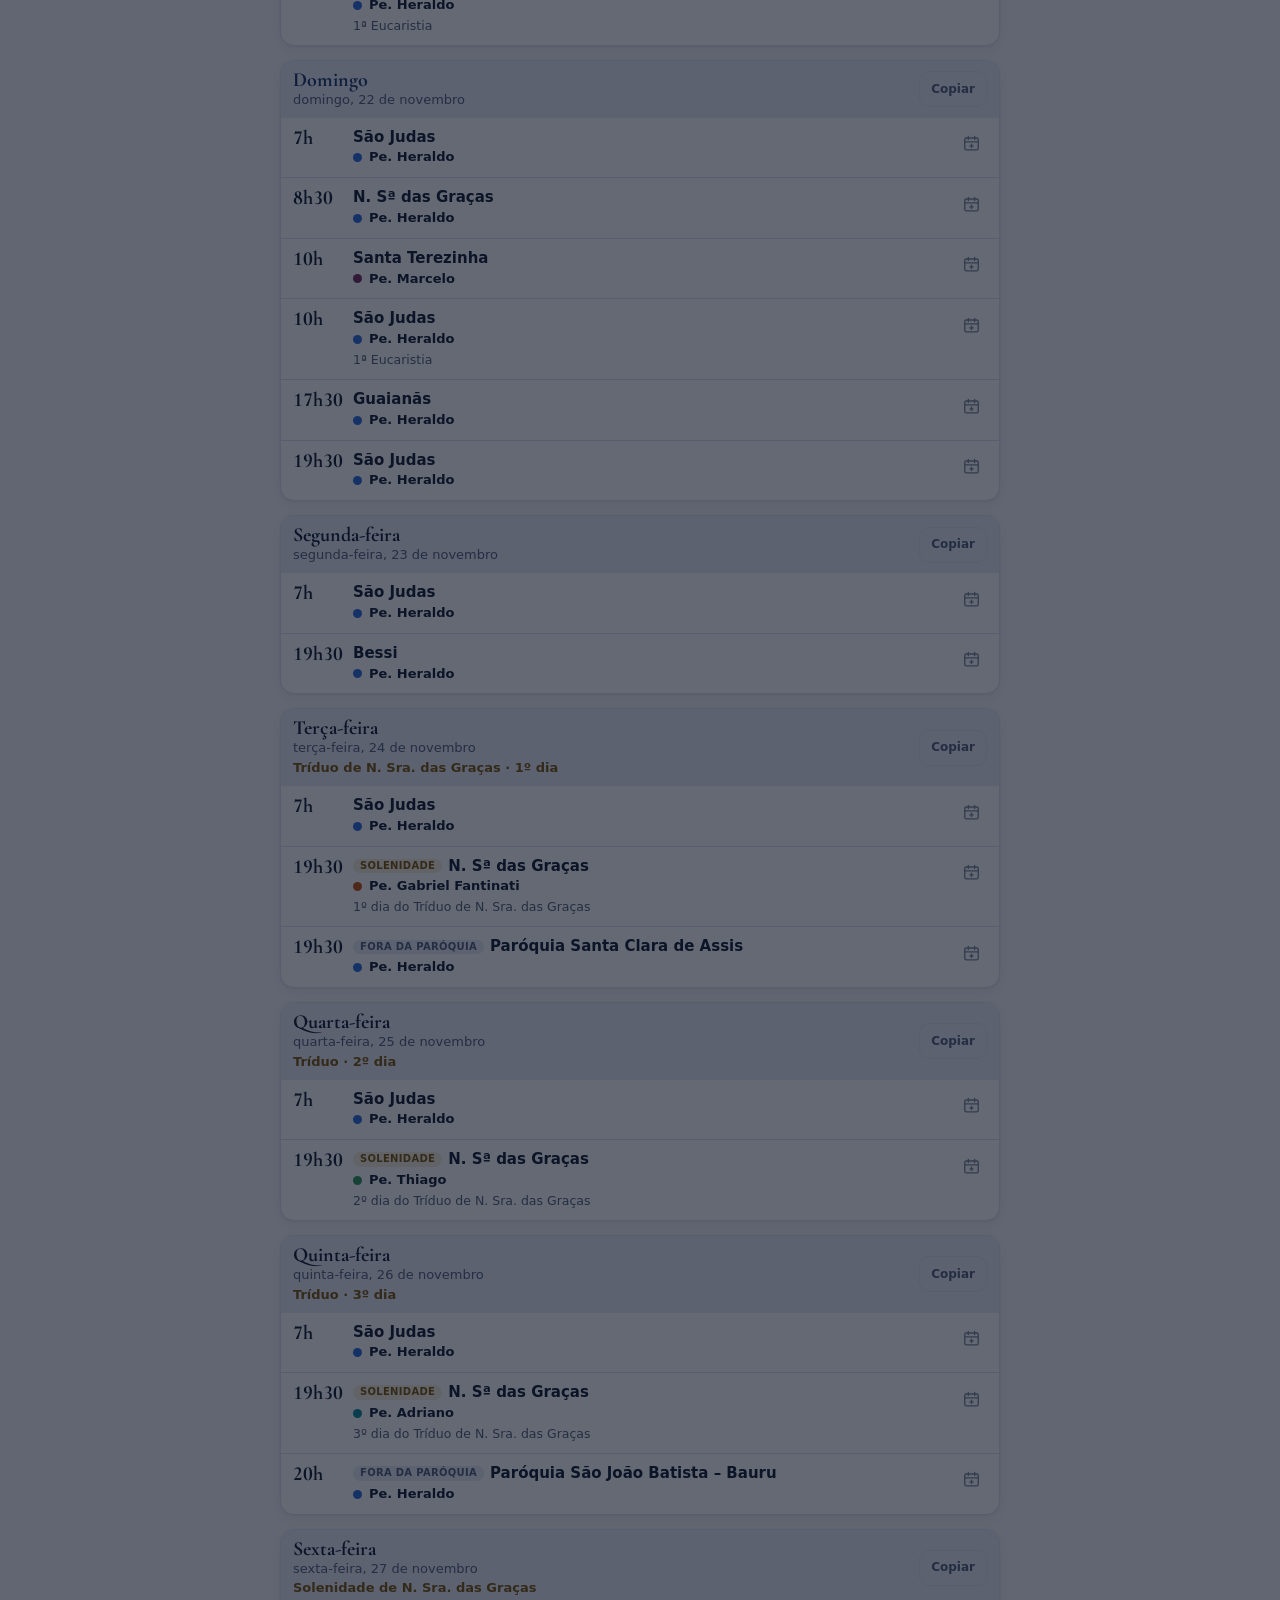
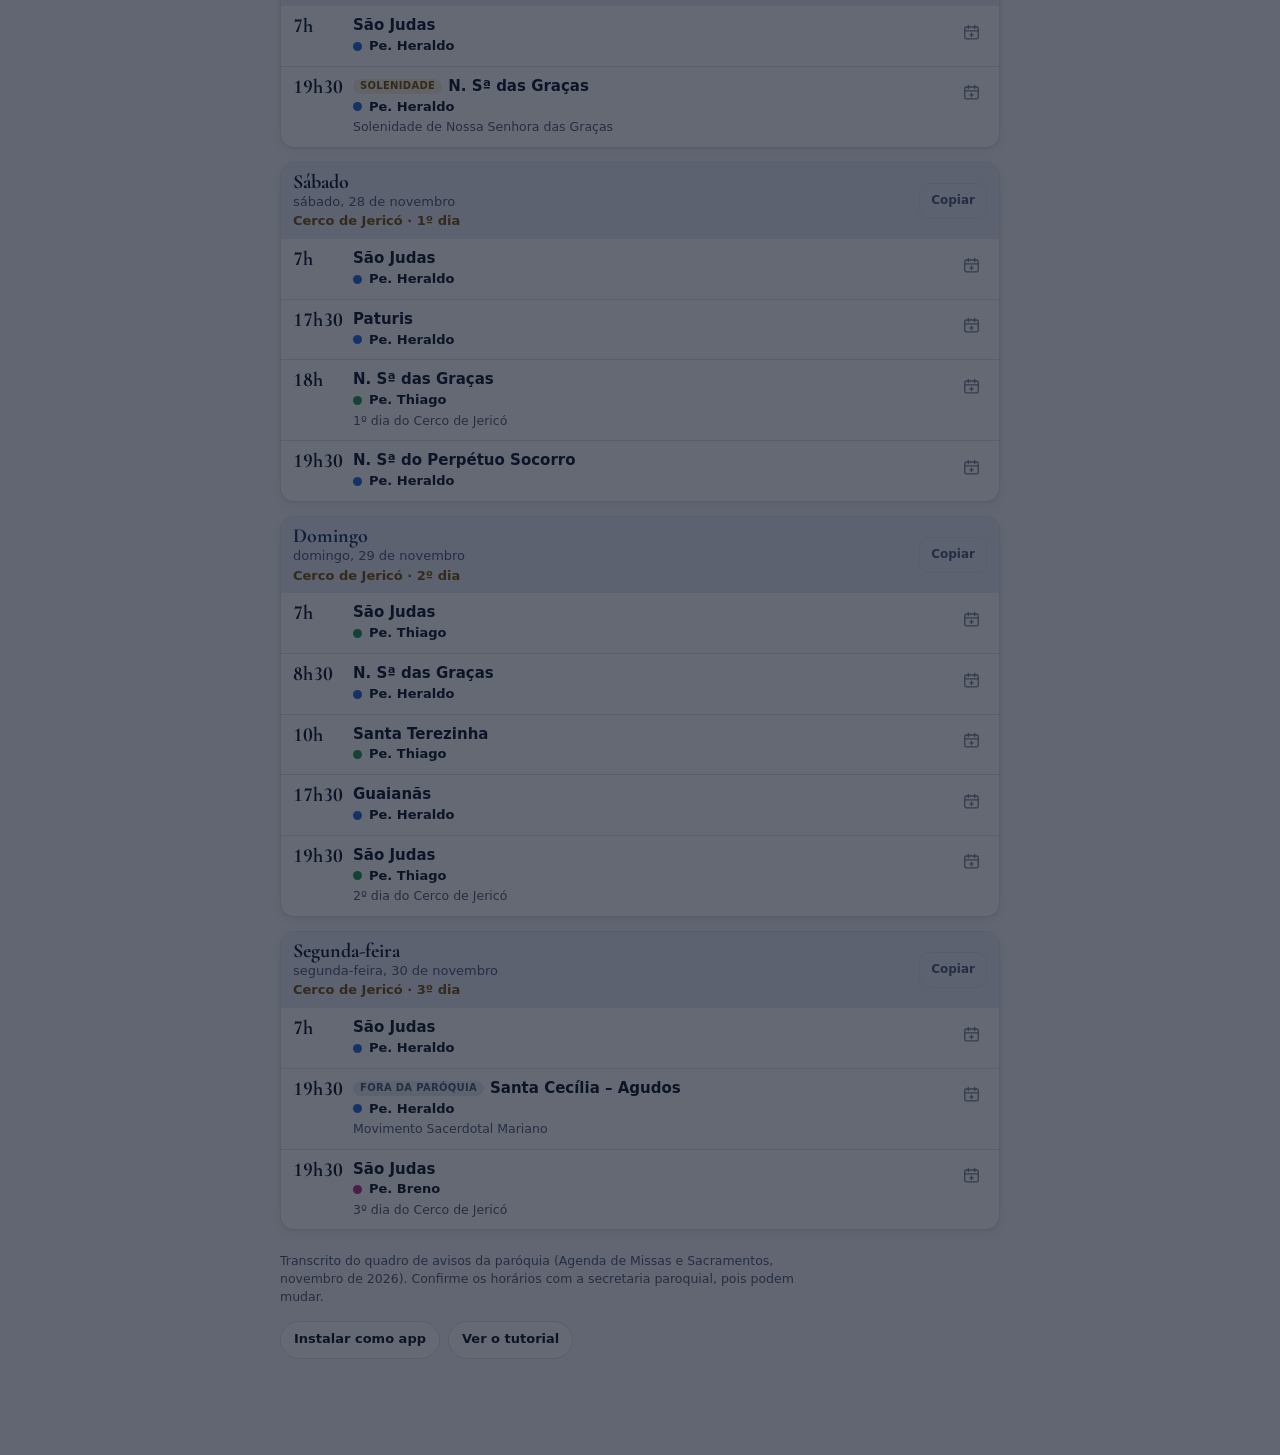
==== commit f78ed3e2: "Rodapé em botões, aviso próprio de instalação e cache rede-primeiro Co-Authored-By: Claude Sonnet 5." ====
--- a/index.html
+++ b/index.html
@@ -64,7 +64,7 @@
   <main id="view" role="tabpanel" aria-live="off"></main>
 
   <p class="note" id="note"></p>
-  <div class="foot"><button class="linkbtn" id="instBtn" type="button">Instalar como app</button><button class="linkbtn" id="tourBtn" type="button">Ver o tutorial de uso</button></div>
+  <div class="foot"><button class="iconbtn" id="instBtn" type="button">Instalar como app</button><button class="iconbtn" id="tourBtn" type="button">Ver o tutorial</button></div>
 </div>
 
 <nav class="nav" aria-label="Seções">
@@ -96,6 +96,12 @@
     <button class="opt" type="button" data-close>Entendi</button>
   </div>
 </div>
+<div class="instbar" id="instbar" role="region" aria-label="Instalar o app" hidden>
+  <img src="icons/icon-192.png" alt="" width="40" height="40">
+  <div class="txt"><b>Instale o app</b><span>Abre mais rápido e funciona sem internet.</span></div>
+  <button class="iconbtn go" id="instGo" type="button">Instalar</button>
+  <button class="x" id="instNo" type="button" aria-label="Agora não">×</button>
+</div>
 <div class="toast" id="toast" role="status"></div>
 <script src="app.js"></script>
 </body>
--- a/style.css
+++ b/style.css
@@ -233,6 +233,16 @@
 .t-act{display:flex;justify-content:space-between;align-items:center;gap:10px;margin-top:10px}
 .t-next{background:var(--brand);color:var(--on-brand);border-color:var(--brand)}
 .t-next[hidden]{display:none}
-.foot{display:flex;flex-wrap:wrap;gap:4px 18px;margin-top:2px}
-.foot .linkbtn{font-size:13px;margin:0}
-.foot .linkbtn[hidden]{display:none}
+.foot{display:flex;flex-wrap:wrap;gap:8px;margin-top:14px}
+.foot .iconbtn[hidden]{display:none}
+.instbar{position:fixed;z-index:26;left:max(12px,env(safe-area-inset-left,0px));right:max(12px,env(safe-area-inset-right,0px));
+  bottom:calc(64px + env(safe-area-inset-bottom,0px));max-width:480px;margin-inline:auto;display:flex;align-items:center;gap:10px;
+  background:var(--surface);border:1px solid var(--gold);border-radius:14px;padding:8px 8px 8px 10px;box-shadow:var(--shadow)}
+.instbar[hidden]{display:none}
+.instbar img{border-radius:10px;flex:none}
+.instbar .txt{flex:1;min-width:0;display:flex;flex-direction:column;line-height:1.25}
+.instbar .txt b{font-size:14px}
+.instbar .txt span{font-size:12px;color:var(--muted)}
+.instbar .go{background:var(--brand);color:var(--on-brand);border-color:var(--brand);flex:none}
+.instbar .x{flex:none;width:32px;height:32px;border:0;background:none;color:var(--muted);font-size:22px;line-height:1;border-radius:50%}
+body.com-aviso{padding-bottom:160px}
